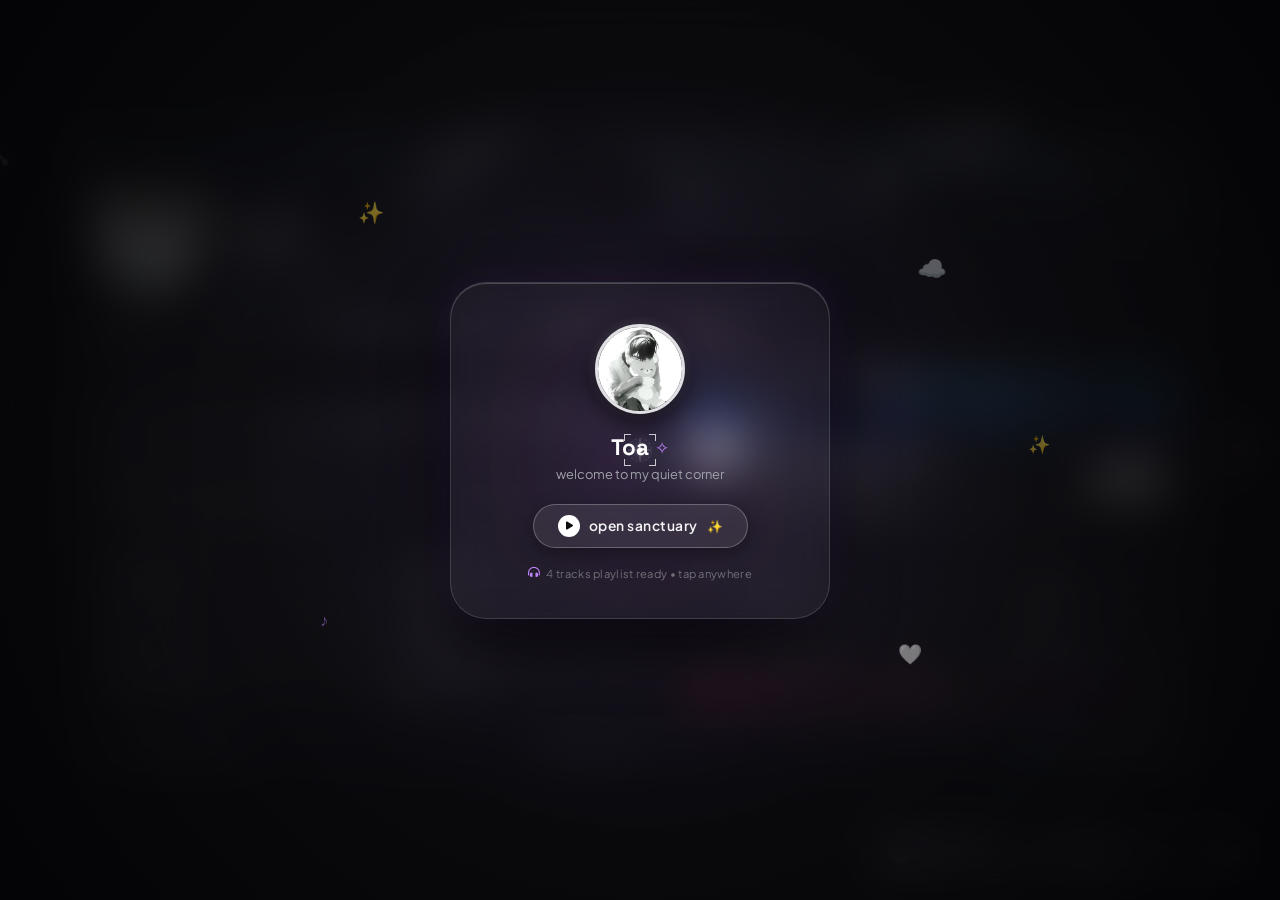
==== index.html @ 6a1a71e3 "White-label bio template: mọi thông tin gom về config.js + setup.mjs tự đồng bộ - Thêm block CONFIG." ====
<!DOCTYPE html>
<html lang="vi">
<head>
    <meta charset="UTF-8">
    <meta name="viewport" content="width=device-width, initial-scale=1.0">
    <!-- ==================== SETUP:BEGIN (setup.mjs tự ghi lại) ====================
         Vùng này được SINH LẠI từ config.js mỗi lần chạy: node setup.mjs
         Các thẻ chia sẻ phải viết tĩnh vì bot Facebook/Messenger/Discord
         không chạy JavaScript. KHÔNG sửa tay: lần chạy sau sẽ bị ghi đè.
    -->
    <title>@Luong Kun</title>
    <meta name="description" content="Trang bio cá nhân: Discord presence thời gian thực, máy chủ đang tham gia, nhạc nền và khung ủng hộ.">

    <link rel="canonical" href="https://luongkun.pages.dev/">
    <meta property="og:type" content="website">
    <meta property="og:site_name" content="luongkun">
    <meta property="og:locale" content="vi_VN">
    <meta property="og:url" content="https://luongkun.pages.dev/">
    <meta property="og:title" content="Nguyễn Lương — @Luong Kun">
    <meta property="og:description" content="Trang bio cá nhân: Discord presence thời gian thực, máy chủ đang tham gia, nhạc nền và khung ủng hộ.">
    <meta property="og:image" content="https://luongkun.pages.dev/og-image.jpg">
    <meta property="og:image:width" content="1200">
    <meta property="og:image:height" content="630">
    <meta property="og:image:alt" content="Thẻ giới thiệu Nguyễn Lương">
    <meta name="twitter:card" content="summary_large_image">
    <meta name="twitter:title" content="Nguyễn Lương — @Luong Kun">
    <meta name="twitter:description" content="Trang bio cá nhân: Discord presence thời gian thực, máy chủ đang tham gia, nhạc nền và khung ủng hộ.">
    <meta name="twitter:image" content="https://luongkun.pages.dev/og-image.jpg">
    <!-- ==================== SETUP:END ==================== -->
    <meta name="theme-color" content="#0a0a0a">

    <!-- Mở sẵn kết nối tới những máy chủ dùng NGAY khi tải trang: bớt được một vòng
         bắt tay DNS/TLS cho mỗi nơi (rõ rệt nhất trên mạng di động). Chỉ khai báo cho
         nơi thật sự cần sớm — khai tràn lan lại làm loãng kết nối. -->
    <link rel="preconnect" href="https://cdnjs.cloudflare.com">      <!-- CSS FontAwesome: đang chặn vẽ trang -->
    <link rel="preconnect" href="https://cdn.discordapp.com">        <!-- avatar Discord: hiện ngay ở màn chào -->
    <link rel="preconnect" href="https://api.lanyard.rest">          <!-- trạng thái realtime (WebSocket + REST) -->
    <link rel="dns-prefetch" href="https://discord.com">             <!-- chỉ dùng để đếm thành viên server -->

    <!-- Ảnh nền của card xuất hiện ngay khi mở trang: nạp sớm, không đợi tới lúc CSS
         được phân tích xong mới bắt đầu tải. (Đường dẫn này cũng do setup.mjs ghi
         theo CONFIG.profile.banner.) -->
    <link rel="preload" as="image" href="banner_executive.webp" fetchpriority="high" data-setup-banner-preload>

    <!-- Google Fonts -->
    <link rel="preconnect" href="https://fonts.googleapis.com">
    <link rel="preconnect" href="https://fonts.gstatic.com" crossorigin>
    <link href="https://fonts.googleapis.com/css2?family=JetBrains+Mono:wght@400;500;700&family=Plus+Jakarta+Sans:wght@300;400;500;600;700;800&family=Space+Grotesk:wght@400;500;600;700&display=swap" rel="stylesheet">

    <!-- FontAwesome 6 Pro/Free Icons -->
    <link rel="stylesheet" href="https://cdnjs.cloudflare.com/ajax/libs/font-awesome/6.5.1/css/all.min.css">

    <meta http-equiv="Cache-Control" content="no-cache, no-store, must-revalidate">
    <meta http-equiv="Pragma" content="no-cache">
    <meta http-equiv="Expires" content="0">

    <!-- Rounded Avatar Favicons -->
    <link rel="icon" type="image/png" sizes="32x32" href="favicon-32x32.png?v=8">
    <link rel="icon" type="image/png" sizes="16x16" href="favicon-16x16.png?v=8">
    <link rel="apple-touch-icon" sizes="180x180" href="apple-touch-icon.png?v=8">
    <link rel="shortcut icon" href="favicon.ico?v=8">
    <link rel="manifest" href="manifest.json">

    <!-- Stylesheet with Cache Buster -->
    <link rel="stylesheet" href="style.css?v=12.0">
</head>
<body>
    <!-- Background Canvas for Particles -->
    <canvas id="bg-canvas"></canvas>

    <!-- Ambient Dynamic Mouse Spotlight -->
    <div id="mouse-spotlight"></div>

    <!-- Luxury Cyber Reticle & Precision Cursor System -->
    <div id="cursor-dot" class="cursor-dot"></div>
    <div id="cyber-cursor" class="cyber-cursor">
        <div class="cursor-ring-halo"></div>
        <div class="cursor-crosshair"></div>
        <div class="cursor-brackets">
            <span class="corner c-tl"></span>
            <span class="corner c-tr"></span>
            <span class="corner c-br"></span>
            <span class="corner c-bl"></span>
        </div>
        <div class="cursor-diamond"></div>
    </div>

    <!-- Cute & Aesthetic Welcome Screen (Soft, Cozy & Charming) -->
    <div id="enter-overlay" class="enter-overlay">
        <!-- Floating cute decor elements -->
        <div class="cute-floating-decor">
            <span class="decor-sparkle d-1">✨</span>
            <span class="decor-sparkle d-2">☁️</span>
            <span class="decor-sparkle d-3">♪</span>
            <span class="decor-sparkle d-4">🤍</span>
            <span class="decor-sparkle d-5">✨</span>
        </div>

        <div class="cute-enter-card">
            <!-- Cute Avatar with soft halo & floating greeting.
                 Giá trị dưới đây chỉ là DỰ PHÒNG: setup.mjs ghi lại từ config.js
                 (profile.avatar), còn script.js sẽ đổi theo Discord realtime. -->
            <div class="cute-avatar-wrap">
                <div class="cute-avatar-halo"></div>
                <img data-setup-welcome-avatar src="https://cdn.discordapp.com/avatars/1222143238056574990/cd20117cf2a6a045b8dd4b62cc048320.png?size=256" alt="Ảnh đại diện" class="cute-avatar-img">
            </div>

            <!-- Profile Info: Soft & Sweet -->
            <div class="cute-identity">
                <div class="cute-name-box">
                    <!-- Tên dự phòng hiện ngay khi trang vừa vẽ. setup.mjs ghi lại
                         từ config.js -> profile.name, script.js đổi theo Discord. -->
                    <span class="cute-name" data-setup-welcome-name>Toa</span>
                    <span class="cute-sparkle-icon">✧</span>
                </div>
                <p class="cute-subtext" data-setup-welcome-text>welcome to my quiet corner</p>
            </div>

            <!-- Soft Glowing Pill Action (NO 'click to enter' text!) -->
            <div class="cute-pill-btn">
                <span class="cute-pill-icon"><i class="fa-solid fa-play"></i></span>
                <span class="cute-pill-label" data-setup-enter-label>open sanctuary</span>
                <span class="cute-pill-star">✨</span>
            </div>

            <!-- Gentle audio & interaction note -->
            <div class="cute-audio-hint">
                <i class="fa-solid fa-headphones-simple"></i>
                <span>1 track playlist ready • tap anywhere</span>
            </div>
        </div>
    </div>

    <!-- Audio Element — preload="none": KHÔNG tải bài nhạc 1.1MB khi mới vào trang.
         Nhạc chỉ bắt đầu tải đúng lúc khách bấm vào màn chào (lúc đó mới gọi play()). -->
    <audio id="bg-audio" preload="none"></audio>

    <!-- Floating Audio Control Widget -->
    <div class="audio-widget" id="audio-widget" title="Điều khiển nhạc nền">
        <div class="audio-disc" id="audio-disc">
            <i class="fa-solid fa-compact-disc"></i>
        </div>
        <div class="audio-info">
            <!-- Bài đầu trong playlist — setup.mjs ghi lại từ config.js -> music.playlist[0] -->
            <div class="audio-track" id="audio-track-title" data-setup-track-title>Mưa Đợi Chờ</div>
            <div class="audio-artist" id="audio-artist-name" data-setup-track-artist>Nguyễn Lương</div>
        </div>
        <div class="audio-controls">
            <button id="audio-prev-btn" class="ctrl-btn" aria-label="Bài trước" title="Bài trước (Previous)">
                <i class="fa-solid fa-backward-step"></i>
            </button>
            <button id="audio-play-btn" class="ctrl-btn play-btn-main" aria-label="Phát / Tạm dừng" title="Phát / Tạm dừng">
                <i class="fa-solid fa-play" id="play-icon"></i>
            </button>
            <button id="audio-next-btn" class="ctrl-btn" aria-label="Bài tiếp theo" title="Bài tiếp theo (Next)">
                <i class="fa-solid fa-forward-step"></i>
            </button>
            <div class="equalizer" id="equalizer">
                <span class="bar bar-1"></span>
                <span class="bar bar-2"></span>
                <span class="bar bar-3"></span>
                <span class="bar bar-4"></span>
            </div>
            <div class="volume-slider-wrap">
                <input type="range" id="volume-slider" min="0" max="1" step="0.05" value="1" aria-label="Volume">
            </div>
        </div>
    </div>

    <!-- Main Viewport (Centered, 100vh fit, no scroll) -->
    <main class="main-viewport">
        <div class="card-tilt-container" id="tilt-container">
            <article class="bio-card" id="bio-card">
                <!-- Card Dynamic Glare Reflection -->
                <div class="card-glare" id="card-glare"></div>

                <!-- Top Profile Banner -->
                <div class="card-banner" id="card-banner">
                    <div class="banner-gradient"></div>
                    <div class="banner-badge-top">
                        <span class="live-dot-ping"></span>
                        <span id="header-status-text">DISCORD LIVE</span>
                    </div>
                </div>

                <!-- Top Profile Bar (Full width, perfectly visible, never clipped) -->
                <section class="card-profile-bar">
                    <div class="profile-main-info">
                        <div class="avatar-wrapper" id="avatar-wrapper">
                            <img src="https://cdn.discordapp.com/avatars/1222143238056574990/cd20117cf2a6a045b8dd4b62cc048320.png?size=256" alt="Ảnh đại diện" id="profile-avatar" class="profile-avatar">
                            <img src="avatar_decoration.webp" alt="" class="avatar-decoration" id="profile-avatar-decoration" aria-hidden="true">
                            <div class="status-indicator" id="status-indicator" title="Discord Status">
                                <span class="status-dot"></span>
                            </div>
                        </div>

                        <div class="user-meta">
                            <div class="name-row">
                                <!-- Tên dự phòng: setup.mjs ghi lại từ config.js -> profile.name,
                                     script.js đổi theo tên hiển thị Discord. -->
                                <h1 class="user-display-name" id="user-display-name" data-setup-name>Toa</h1>
                                <span class="verified-badge" title="Verified Visionary">
                                    <i class="fa-solid fa-circle-check"></i>
                                </span>
                            </div>
                            <div class="handle-row">
                                <span class="user-handle" id="user-handle" data-setup-handle>@chilanoidau</span>
                                <button class="copy-tag-btn" id="copy-tag-btn" title="Sao chép Discord ID/Tag">
                                    <i class="fa-regular fa-copy"></i>
                                    <span class="tooltip">Copy Discord</span>
                                </button>
                                <button class="copy-tag-btn" id="copy-link-btn" title="Sao chép liên kết trang">
                                    <i class="fa-solid fa-link"></i>
                                    <span class="tooltip">Copy Link</span>
                                </button>
                                <span class="meta-dot-sep">•</span>
                                <p class="user-tagline" id="user-tagline" data-setup-tagline>Gamer • Music Lover • Coffee Addict</p>
                            </div>
                            <div class="location-row">
                                <i class="fa-solid fa-location-dot"></i>
                                <span id="user-location" data-setup-location>Ninh Bình, Việt Nam</span>
                            </div>
                        </div>
                    </div>

                    <!-- Badges Bar in Header -->
                    <div class="badges-container" id="badges-container" aria-label="Huy hiệu đặc quyền">
                        <!-- Dynamic badges populated from config -->
                    </div>
                </section>

                <!-- Bento Body (Two columns centered side-by-side) -->
                <div class="card-bento-body">
                    <!-- LEFT COLUMN: Realtime Presence, Quote & Bio -->
                    <div class="bento-col bento-col-left">
                        <!-- Time-based Greeting -->
                        <div class="quote-box">
                            <i class="fa-solid fa-hand-sparkles quote-icon"></i>
                            <span class="quote-text" id="greeting-text"></span>
                            <span class="typewriter-cursor" id="greeting-cursor">|</span>
                        </div>

                        <!-- Bio Description: setup.mjs ghi lại từ config.js -> profile.bio -->
                        <p class="user-bio" id="user-bio" data-setup-bio>Just a normal guy who enjoys the simple things in life. Passionate about gaming, good music, and a perfect cup of coffee. Love traveling to new places, capturing moments, and binge-watching movies. Welcome to my little corner of the internet.</p>

                        <!-- Discord Live Presence Widget -->
                        <section class="presence-section" id="presence-section">
                            <div class="section-title">
                                <i class="fa-brands fa-discord"></i>
                                <span>DISCORD REALTIME PRESENCE</span>
                                <div class="lanyard-ping" id="lanyard-ping" title="WebSocket Connected">
                                    <span class="ping-wave"></span>
                                    <span class="ping-core"></span>
                                </div>
                            </div>

                            <!-- Custom Status Message -->
                            <div class="custom-status-card" id="custom-status-card">
                                <div class="status-emoji" id="custom-status-emoji">💬</div>
                                <div class="status-content">
                                    <div class="status-label">CURRENT STATUS</div>
                                    <div class="status-message" id="custom-status-text">Đang kết nối Discord Lanyard...</div>
                                </div>
                            </div>

                            <!-- Live Spotify Activity -->
                            <div class="activity-card spotify-card" id="spotify-card" style="display: none;">
                                <div class="spotify-art-wrap">
                                    <img src="" alt="Spotify Album Art" id="spotify-album-art" class="spotify-art">
                                    <div class="spotify-vinyl-center"></div>
                                </div>
                                <div class="spotify-details">
                                    <div class="activity-badge spotify-badge">
                                        <i class="fa-brands fa-spotify"></i> LISTENING TO SPOTIFY
                                    </div>
                                    <div class="track-title" id="spotify-track">Track Name</div>
                                    <div class="track-artist" id="spotify-artist">Artist Name</div>
                                    <!-- Live Progress Bar -->
                                    <div class="spotify-progress-box">
                                        <span class="time-stamp" id="spotify-time-current">0:00</span>
                                        <div class="progress-track">
                                            <div class="progress-fill" id="spotify-progress-fill"></div>
                                        </div>
                                        <span class="time-stamp" id="spotify-time-total">3:45</span>
                                    </div>
                                </div>
                            </div>

                            <!-- Live Game / VS Code Activity -->
                            <div class="activity-card game-card" id="game-card" style="display: none;">
                                <div class="game-art-wrap">
                                    <img src="" alt="Activity Image" id="game-art" class="game-art">
                                </div>
                                <div class="game-details">
                                    <div class="activity-badge game-badge" id="game-badge">
                                        <i class="fa-solid fa-gamepad"></i> CURRENT ACTIVITY
                                    </div>
                                    <div class="game-name" id="game-name">Visual Studio Code</div>
                                    <div class="game-state" id="game-state">Editing index.html</div>
                                    <div class="game-details-text" id="game-details-text">Workspace: RyzenBio</div>
                                </div>
                            </div>
                        </section>

                        <!-- Core Engineering Arsenal (Symmetrical 6-Pill Grid) -->
                        <section class="arsenal-section" id="arsenal-section">
                            <div class="section-title">
                                <i class="fa-solid fa-code"></i>
                                <span>MY VIBES & HOBBIES</span>
                            </div>
                            <div class="arsenal-grid" id="arsenal-grid">
                                <div class="arsenal-pill" data-setup-arsenal>
                                    <div class="arsenal-icon-wrap">
                                        <i class="fa-solid fa-gamepad"></i>
                                    </div>
                                    <div class="arsenal-info">
                                        <span class="arsenal-name">Gaming</span>
                                        <span class="arsenal-sub">PC • Mobile • Co-op</span>
                                    </div>
                                </div>
                                <div class="arsenal-pill" data-setup-arsenal>
                                    <div class="arsenal-icon-wrap">
                                        <i class="fa-solid fa-headphones"></i>
                                    </div>
                                    <div class="arsenal-info">
                                        <span class="arsenal-name">Nghe nhạc</span>
                                        <span class="arsenal-sub">Lofi • Chill • V-Pop</span>
                                    </div>
                                </div>
                                <div class="arsenal-pill" data-setup-arsenal>
                                    <div class="arsenal-icon-wrap">
                                        <i class="fa-solid fa-mug-hot"></i>
                                    </div>
                                    <div class="arsenal-info">
                                        <span class="arsenal-name">Cà phê</span>
                                        <span class="arsenal-sub">Sáng • Sữa đá • Góc chill</span>
                                    </div>
                                </div>
                                <div class="arsenal-pill" data-setup-arsenal>
                                    <div class="arsenal-icon-wrap">
                                        <i class="fa-solid fa-plane"></i>
                                    </div>
                                    <div class="arsenal-info">
                                        <span class="arsenal-name">Du lịch</span>
                                        <span class="arsenal-sub">Biển • Núi • Khám phá</span>
                                    </div>
                                </div>
                                <div class="arsenal-pill" data-setup-arsenal>
                                    <div class="arsenal-icon-wrap">
                                        <i class="fa-solid fa-camera"></i>
                                    </div>
                                    <div class="arsenal-info">
                                        <span class="arsenal-name">Chụp ảnh</span>
                                        <span class="arsenal-sub">Khoảnh khắc • Đời thường</span>
                                    </div>
                                </div>
                                <div class="arsenal-pill" data-setup-arsenal>
                                    <div class="arsenal-icon-wrap">
                                        <i class="fa-solid fa-film"></i>
                                    </div>
                                    <div class="arsenal-info">
                                        <span class="arsenal-name">Xem phim</span>
                                        <span class="arsenal-sub">Anime • Phim lẻ • Series</span>
                                    </div>
                                </div>
</div>
                        </section>
                    </div>

                    <!-- RIGHT COLUMN: 2 Discord Servers & Direct Connections -->
                    <div class="bento-col bento-col-right">
                        <!-- Featured Discord Servers -->
                        <section class="servers-section">
                            <div class="section-title">
                                <i class="fa-solid fa-server"></i>
                                <span>AFFILIATED DISCORD SERVERS</span>
                            </div>

                            <div class="servers-grid" id="servers-grid">
                                <!-- Server cards dynamically rendered from config.js -->
                            </div>
                        </section>

                        <!-- Social Links Pills -->
                        <section class="socials-section">
                            <div class="section-title">
                                <i class="fa-solid fa-link"></i>
                                <span>DIRECT CONNECTIONS</span>
                            </div>
                            <div class="socials-list" id="socials-list">
                                <!-- Social buttons rendered from config.js -->
                            </div>
                        </section>
                    </div>
                </div>

                <!-- Setlove Slide Panel (trượt từ phải sang) -->
                <div class="setlove-panel" id="setlove-panel" aria-hidden="true">
                    <!-- Nền mesh gradient động: 3 khối sáng mờ trôi lệch pha nhau -->
                    <div class="love-mesh" aria-hidden="true">
                        <span class="mesh-blob mb-1"></span>
                        <span class="mesh-blob mb-2"></span>
                        <span class="mesh-blob mb-3"></span>
                    </div>

                    <!-- Canvas trái tim bay (nền động) -->
                    <canvas class="love-canvas" id="love-canvas" aria-hidden="true"></canvas>

                    <!-- Lớp hạt nhiễu (grain) + vignette tối 4 góc -->
                    <div class="love-grain" aria-hidden="true"></div>
                    <div class="love-vignette" aria-hidden="true"></div>
                    <div class="setlove-inner">
                        <div class="setlove-decor" aria-hidden="true">
                            <span>💗</span><span>🌸</span><span>✨</span><span>💗</span><span>🌸</span>
                        </div>

                        <div class="setlove-names">
                            <!-- Sợi chỉ đỏ nối hai người (vẽ dần khi mở panel) -->
                            <div class="love-thread" aria-hidden="true"></div>

                            <div class="setlove-person setlove-person-a">
                                <div class="setlove-avatar-wrap">
                                    <span class="avatar-ring" aria-hidden="true"></span>
                                    <span class="setlove-avatar-fallback" id="setlove-my-fallback" data-setup-love-fallback>L</span>
                                    <img class="setlove-avatar" id="setlove-my-avatar" alt="Avatar của Lương" hidden>
                                    <img class="setlove-avatar-decoration" id="setlove-my-deco" alt="" aria-hidden="true" hidden>
                                </div>
                                <span class="setlove-name" id="setlove-my-name" data-setup-love-name-1>Lương</span>
                            </div>

                            <span class="setlove-heart-wrap">
                                <i class="fa-solid fa-heart setlove-heart" id="setlove-heart"></i>
                            </span>

                            <div class="setlove-person setlove-person-b">
                                <div class="setlove-avatar-wrap">
                                    <span class="avatar-ring" aria-hidden="true"></span>
                                    <span class="setlove-avatar-fallback" id="setlove-partner-fallback" data-setup-love-fallback-2>T</span>
                                    <img class="setlove-avatar" id="setlove-partner-avatar" alt="Avatar của Tuyết Anh" hidden>
                                    <img class="setlove-avatar-decoration" id="setlove-partner-deco" alt="" aria-hidden="true" hidden>
                                </div>
                                <span class="setlove-name" id="setlove-partner-name" data-setup-love-name-2>Tuyết Anh</span>
                            </div>
                        </div>

                        <div class="setlove-caption">
                            💖 Bắt đầu yêu từ <span id="setlove-start-date">27/05/2026</span> 💖
                        </div>

                        <div class="setlove-counter" id="setlove-counter">
                            <div class="love-cell">
                                <div class="love-num" id="love-days">0</div>
                                <div class="love-label">ngày</div>
                            </div>
                            <div class="love-cell">
                                <div class="love-num" id="love-hours">0</div>
                                <div class="love-label">giờ</div>
                            </div>
                            <div class="love-cell">
                                <div class="love-num" id="love-mins">0</div>
                                <div class="love-label">phút</div>
                            </div>
                            <div class="love-cell">
                                <div class="love-num" id="love-secs">0</div>
                                <div class="love-label">giây</div>
                            </div>
                        </div>

                        <!-- Cột mốc kỷ niệm: TỰ TÍNH từ ngày bắt đầu yêu (mốc tròn
                             trăm ngày + kỷ niệm theo tháng) — không phải cập nhật tay.
                             Chưa có startDate thì script.js để nguyên `hidden`. -->
                        <div class="setlove-milestone" id="setlove-milestone" hidden>
                            <div class="milestone-line">
                                <i class="fa-solid fa-cake-candles milestone-icon" aria-hidden="true"></i>
                                <span id="milestone-text">Đang tính…</span>
                            </div>
                            <div class="milestone-track" aria-hidden="true">
                                <div class="milestone-fill" id="milestone-fill"></div>
                            </div>
                        </div>

                        <div class="setlove-quote" id="setlove-quote" title="Bấm để đổi câu khác 💕" data-setup-love-quote>"Yêu nhau yêu hẳn đi — đừng nửa vời nửa vời 💕"</div>

                        <!-- Dải ảnh kỷ niệm: chỉ hiện khi config.js -> setlove.photos có
                             ảnh. Ảnh chỉ được tải khi panel mở lần đầu, nên trang vẫn nhẹ. -->
                        <div class="setlove-photos" id="setlove-photos" hidden>
                            <div class="photos-track" id="setlove-photos-track"></div>
                        </div>
                    </div>
                </div>

                <!-- Slide Arrow (giữa bên phải màn hình) -->
                <button class="love-arrow" id="love-arrow" aria-label="Xem phần Setlove" title="Setlove 💕">
                    <i class="fa-solid fa-heart"></i>
                </button>

                <!-- Card Footer with Precision Glass Capsules & Brand Insignia -->
                <footer class="card-footer">
                    <div class="footer-left footer-capsule">
                        <i class="fa-regular fa-clock footer-icon"></i>
                        <span id="local-time">00:00:00 (GMT+7)</span>
                    </div>
                    <div class="footer-center">
                        <div class="brand-insignia">
                            <span class="insignia-crest">✦</span>
                            <!-- Footer brand: setup.mjs ghi lại từ config.js -> site.footerBrand / footerSuffix -->
                            <span class="mono-logo" data-setup-footer-brand>NGUYỄN LƯƠNG</span>
                            <span class="insignia-sep">•</span>
                            <span class="insignia-sub" data-setup-footer-suffix>PROFILE</span>
                        </div>
                    </div>
                    <div class="footer-right-group">
                        <!-- Lượt xem + nút thích: số liệu THẬT lấy từ /api/stats
                             (Cloudflare Pages Function + KV). Nếu chưa gắn KV hoặc API
                             lỗi thì script.js để nguyên thuộc tính `hidden` này —
                             khách không thấy gì lạ, trang vẫn chạy y như cũ. -->
                        <div class="footer-capsule stats-capsule" id="site-stats" hidden>
                            <i class="fa-regular fa-eye footer-icon"></i>
                            <span id="stat-views">0</span>
                            <button class="stats-like" id="stats-like" type="button"
                                    aria-label="Thích trang này" title="Thích trang này" aria-pressed="false">
                                <i class="fa-regular fa-heart" id="stats-like-icon"></i>
                                <span id="stat-likes">0</span>
                            </button>
                        </div>
                        <div class="footer-right footer-capsule">
                            <span class="telemetry-live-dot"></span>
                            <i class="fa-solid fa-signal telemetry-icon"></i>
                            <span id="ping-indicator">24ms • 100% ONLINE</span>
                        </div>
                    </div>
                </footer>
            </article>
        </div>
    </main>

    <!-- Toast Notification Container -->
    <div id="toast-container" class="toast-container"></div>

    <!-- Xem ảnh kỷ niệm lớn (chỉ dùng khi dải ảnh bật). Thẳng con của <body> để
         `position: fixed` neo đúng màn hình, giống hộp thoại Donate. -->
    <div class="photo-lightbox" id="photo-lightbox" aria-hidden="true" role="dialog" aria-modal="true" aria-label="Ảnh kỷ niệm">
        <div class="photo-lightbox-backdrop" id="photo-lightbox-backdrop"></div>
        <figure class="photo-lightbox-card">
            <button class="photo-lightbox-close" id="photo-lightbox-close" aria-label="Đóng" title="Đóng (ESC)">
                <i class="fa-solid fa-xmark"></i>
            </button>
            <img id="photo-lightbox-img" alt="">
            <figcaption id="photo-lightbox-caption"></figcaption>
        </figure>
    </div>

    <!-- Donate QR Modal (thẳng con của <body> để `position: fixed` neo đúng màn hình) -->
    <div class="donate-modal" id="donate-modal" aria-hidden="true" role="dialog" aria-modal="true" aria-label="Ủng hộ tác giả">
        <div class="donate-backdrop" id="donate-backdrop"></div>
        <div class="donate-card">
            <button class="donate-close" id="donate-close" aria-label="Đóng" title="Đóng (ESC)">
                <i class="fa-solid fa-xmark"></i>
            </button>

            <div class="donate-head">
                <i class="fa-solid fa-qrcode"></i>
                <span>ỦNG HỘ • DONATE</span>
            </div>

            <div class="donate-qr-wrap">
                <img class="donate-qr" id="donate-qr" alt="Mã QR chuyển khoản" hidden>
                <div class="donate-qr-empty" id="donate-qr-empty">
                    <i class="fa-solid fa-image"></i>
                    <span>Chưa có ảnh QR</span>
                    <small>Đặt ảnh vào repo và ghi tên file vào <code>config.js</code> → <code>donate.qrImage</code></small>
                </div>
            </div>

            <div class="donate-info" id="donate-info" hidden></div>

            <p class="donate-thanks">Cảm ơn bạn đã ủng hộ 💗</p>
        </div>
    </div>

    <!-- Scripts with Cache Buster -->
    <script src="config.js?v=12.0"></script>
    <script src="script.js?v=12.0"></script>
</body>
</html>
---- style.css ----
/* ====================================================================
   LUONGKUN BIO - LUXURY MONOCHROME STYLESHEET (zyo.lol style)
   Grand Centered Bento Viewport - Bold & Ultra Legible
   ==================================================================== */

:root {
    --bg-black: #050505;
    --bg-darker: #09090b;
    --bg-card: rgba(14, 14, 17, 0.86);
    --bg-card-hover: rgba(20, 20, 25, 0.94);
    --bg-subtle: rgba(255, 255, 255, 0.035);
    --bg-subtle-hover: rgba(255, 255, 255, 0.08);

    --border-dim: rgba(255, 255, 255, 0.08);
    --border-mid: rgba(255, 255, 255, 0.18);
    --border-glow: rgba(255, 255, 255, 0.4);

    --text-white: #ffffff;
    --text-primary: #f4f4f5;
    --text-secondary: #a1a1aa;
    --text-muted: #71717a;
    --text-dim: #52525b;

    --status-online: #22c55e;
    --status-idle: #eab308;
    --status-dnd: #ef4444;
    --status-offline: #71717a;

    --font-main: 'Plus Jakarta Sans', -apple-system, BlinkMacSystemFont, sans-serif;
    --font-heading: 'Space Grotesk', sans-serif;
    --font-mono: 'JetBrains Mono', monospace;

    --card-radius: 24px;
    --inner-radius: 14px;
    --pill-radius: 9999px;
    
    --transition-smooth: all 0.28s cubic-bezier(0.16, 1, 0.3, 1);
    --transition-bounce: all 0.4s cubic-bezier(0.34, 1.56, 0.64, 1);
}

/* Base Reset */
*, *::before, *::after {
    margin: 0;
    padding: 0;
    box-sizing: border-box;
    -webkit-font-smoothing: antialiased;
    -moz-osx-font-smoothing: grayscale;
}

html, body {
    width: 100vw;
    height: 100vh;
    overflow: hidden; /* Căn giữa không cần cuộn trang */
    font-size: 15px;
}

body {
    background-color: var(--bg-black);
    color: var(--text-primary);
    font-family: var(--font-main);
    display: flex;
    justify-content: center;
    align-items: center;
    position: relative;
    cursor: default;
    user-select: none;
}

/* Background Particle Canvas */
#bg-canvas {
    position: fixed;
    top: 0;
    left: 0;
    width: 100vw;
    height: 100vh;
    z-index: 0;
    pointer-events: none;
    opacity: 0.9;
}

/* Hide default OS cursor seamlessly on precision pointer devices */
@media (hover: hover) and (pointer: fine) {
    html, body, a, button, input, select, textarea, [role="button"] {
        cursor: none !important;
    }
}

/* Ambient Mouse Spotlight */
/* Gradient được vẽ MỘT lần ở giữa lớp, rồi cả lớp DỊCH bằng transform.
   Trước đây đổi --mouse-x/--mouse-y khiến trình duyệt phải VẼ LẠI gradient phủ
   toàn màn hình ở mỗi lần rê chuột (kèm việc mọi lớp backdrop-filter phía trên
   phải làm mờ lại). Nay chỉ còn thao tác compositor — hình ảnh y hệt.
   Lớp rộng hơn màn hình 1000px (500px mỗi bên): gradient mờ hụt hẳn ở 65% của
   750px = 487.5px, nên dịch tới mép màn hình vẫn không hở cạnh. */
#mouse-spotlight {
    position: fixed;
    top: 50%;
    left: 50%;
    width: calc(100vw + 1000px);
    height: calc(100vh + 1000px);
    transform: translate3d(-50%, -50%, 0);
    pointer-events: none;
    z-index: 1;
    background: radial-gradient(750px circle at 50% 50%, rgba(255, 255, 255, 0.045), transparent 65%);
    will-change: transform;
}

/* ====================================================================
   LUXURY CYBER RETICLE & DUAL-TIER CURSOR SYSTEM
   ==================================================================== */

/* 1. Precision Laser Center Dot (0ms Zero-Latency Instant Direct Pin) */
.cursor-dot {
    position: fixed;
    top: 0;
    left: 0;
    width: 5px;
    height: 5px;
    background: #ffffff;
    border-radius: 50%;
    pointer-events: none;
    z-index: 100001;
    box-shadow: 0 0 10px #ffffff, 0 0 20px rgba(255, 255, 255, 0.85);
    transform: translate(-50%, -50%);
    will-change: transform, opacity;
    opacity: 1;
    transition: width 0.22s cubic-bezier(0.16, 1, 0.3, 1),
                height 0.22s cubic-bezier(0.16, 1, 0.3, 1),
                opacity 0.25s ease;
}

/* 2. Cyber Reticle Follower (Sleek Aero HUD & Spring Physics) */
.cyber-cursor {
    position: fixed;
    top: 0;
    left: 0;
    width: 32px;
    height: 32px;
    pointer-events: none;
    z-index: 100000;
    will-change: transform, width, height, opacity;
    opacity: 1;
    transform-origin: center center;
    transition: width 0.32s cubic-bezier(0.16, 1, 0.3, 1), 
                height 0.32s cubic-bezier(0.16, 1, 0.3, 1),
                opacity 0.25s ease;
}

/* Inner Halo Ring */
.cursor-ring-halo {
    position: absolute;
    inset: 4px;
    border-radius: 50%;
    border: 1px dashed rgba(255, 255, 255, 0.2);
    opacity: 0.6;
    transition: all 0.3s cubic-bezier(0.16, 1, 0.3, 1);
    animation: haloBreathe 4s infinite ease-in-out;
}

@keyframes haloBreathe {
    0%, 100% { transform: rotate(0deg) scale(1); opacity: 0.45; }
    50% { transform: rotate(180deg) scale(1.06); opacity: 0.75; }
}

/* Micro Diamond Center Core inside Reticle */
.cursor-diamond {
    position: absolute;
    top: 50%;
    left: 50%;
    width: 4px;
    height: 4px;
    background: rgba(255, 255, 255, 0.75);
    transform: translate(-50%, -50%) rotate(45deg);
    transition: transform 0.28s cubic-bezier(0.16, 1, 0.3, 1), 
                background 0.2s ease, 
                opacity 0.2s ease;
}

/* Precision Crosshair Lines */
.cursor-crosshair {
    position: absolute;
    inset: 0;
    pointer-events: none;
}
.cursor-crosshair::before,
.cursor-crosshair::after {
    content: '';
    position: absolute;
    background: rgba(255, 255, 255, 0.25);
    transition: background 0.25s ease;
}
.cursor-crosshair::before {
    top: 50%;
    left: 5px;
    right: 5px;
    height: 1px;
    transform: translateY(-50%);
}
.cursor-crosshair::after {
    left: 50%;
    top: 5px;
    bottom: 5px;
    width: 1px;
    transform: translateX(-50%);
}

/* 4 Razor-Sharp Corner Brackets ⌜ ⌝ ⌞ ⌟ */
.cursor-brackets {
    position: absolute;
    inset: 0;
}
.cursor-brackets .corner {
    position: absolute;
    width: 7px;
    height: 7px;
    border-color: rgba(255, 255, 255, 0.75);
    border-style: solid;
    transition: all 0.3s cubic-bezier(0.16, 1, 0.3, 1);
}
.cursor-brackets .c-tl { top: 0; left: 0; border-width: 1.5px 0 0 1.5px; }
.cursor-brackets .c-tr { top: 0; right: 0; border-width: 1.5px 1.5px 0 0; }
.cursor-brackets .c-br { bottom: 0; right: 0; border-width: 0 1.5px 1.5px 0; }
.cursor-brackets .c-bl { bottom: 0; left: 0; border-width: 0 0 1.5px 1.5px; }

/* Interactive Hover State (Target Lock & Luxury Glow) */
body.cursor-hover .cursor-dot {
    width: 7px;
    height: 7px;
    background: #ffffff;
    box-shadow: 0 0 14px #ffffff, 0 0 28px rgba(255, 255, 255, 1);
}
body.cursor-hover .cyber-cursor {
    width: 52px;
    height: 52px;
}
body.cursor-hover .cursor-ring-halo {
    inset: 2px;
    border: 1px solid rgba(255, 255, 255, 0.45);
    box-shadow: 0 0 15px rgba(255, 255, 255, 0.25), inset 0 0 12px rgba(255, 255, 255, 0.08);
    opacity: 1;
}
body.cursor-hover .cursor-brackets .corner {
    border-color: #ffffff;
    box-shadow: 0 0 10px rgba(255, 255, 255, 0.95);
    width: 11px;
    height: 11px;
}
body.cursor-hover .cursor-diamond {
    transform: translate(-50%, -50%) rotate(225deg) scale(1.5);
    background: #ffffff;
    box-shadow: 0 0 12px #ffffff;
}
body.cursor-hover .cursor-crosshair::before,
body.cursor-hover .cursor-crosshair::after {
    background: rgba(255, 255, 255, 0.5);
}

/* Tactile Click/Press State */
body.cursor-clicking .cursor-dot {
    transform: translate(-50%, -50%) scale(0.65);
    box-shadow: 0 0 16px #ffffff;
}
body.cursor-clicking .cyber-cursor {
    width: 24px !important;
    height: 24px !important;
    transition: width 0.08s ease, height 0.08s ease;
}
body.cursor-clicking .cursor-brackets .corner {
    width: 5px;
    height: 5px;
    border-color: #ffffff;
    box-shadow: 0 0 14px #ffffff;
}

/* When cursor leaves window */
body.cursor-hidden .cursor-dot,
body.cursor-hidden .cyber-cursor {
    opacity: 0;
    pointer-events: none;
}

/* Click Shockwave Ripple */
.cursor-ripple {
    position: fixed;
    top: 0;
    left: 0;
    width: 12px;
    height: 12px;
    border: 1.5px solid rgba(255, 255, 255, 0.9);
    border-radius: 50%;
    pointer-events: none;
    z-index: 99999;
    transform: translate(-50%, -50%) scale(1);
    box-shadow: 0 0 16px rgba(255, 255, 255, 0.85), inset 0 0 8px rgba(255, 255, 255, 0.4);
    animation: cursorRippleExpand 0.45s cubic-bezier(0.12, 0.8, 0.32, 1) forwards;
}

@keyframes cursorRippleExpand {
    0% {
        transform: translate(-50%, -50%) scale(0.6);
        opacity: 1;
    }
    100% {
        transform: translate(-50%, -50%) scale(5.8);
        opacity: 0;
    }
}

/* ====================================================================
   CUTE & AESTHETIC WELCOME SCREEN (Soft, Cozy & Charming)
   ==================================================================== */
.enter-overlay {
    position: fixed;
    inset: 0;
    width: 100vw;
    height: 100vh;
    background: radial-gradient(circle at center, rgba(168, 85, 247, 0.08) 0%, rgba(12, 12, 16, 0.78) 50%, rgba(4, 4, 6, 0.92) 100%);
    backdrop-filter: blur(24px) saturate(140%);
    -webkit-backdrop-filter: blur(24px) saturate(140%);
    z-index: 10000;
    display: flex;
    justify-content: center;
    align-items: center;
    cursor: pointer;
    transition: opacity 0.7s cubic-bezier(0.16, 1, 0.3, 1), 
                transform 0.7s cubic-bezier(0.16, 1, 0.3, 1), 
                filter 0.7s ease,
                visibility 0.7s;
}

.enter-overlay.entered {
    opacity: 0;
    visibility: hidden;
    transform: scale(1.08);
    filter: blur(20px);
    pointer-events: none;
}

/* Floating Soft Decor (Cloud, Hearts, Stars) */
.cute-floating-decor {
    position: absolute;
    inset: 0;
    pointer-events: none;
    overflow: hidden;
}

.decor-sparkle {
    position: absolute;
    font-size: 1.2rem;
    opacity: 0.45;
    animation: floatSparkle 6s ease-in-out infinite alternate;
    user-select: none;
}
.d-1 { top: 22%; left: 28%; animation-duration: 5s; font-size: 1.4rem; }
.d-2 { top: 28%; right: 26%; animation-duration: 6.5s; font-size: 1.6rem; opacity: 0.35; }
.d-3 { bottom: 30%; left: 25%; animation-duration: 5.5s; font-size: 1.1rem; color: #c084fc; }
.d-4 { bottom: 26%; right: 28%; animation-duration: 7s; font-size: 1.3rem; opacity: 0.5; }
.d-5 { top: 48%; right: 18%; animation-duration: 4.5s; font-size: 1.2rem; opacity: 0.4; }

@keyframes floatSparkle {
    0% { transform: translateY(0) rotate(0deg); }
    50% { transform: translateY(-14px) rotate(6deg); }
    100% { transform: translateY(8px) rotate(-6deg); }
}

/* Cute Frosted Card */
.cute-enter-card {
    background: rgba(255, 255, 255, 0.04);
    border: 1px solid rgba(255, 255, 255, 0.14);
    box-shadow: 0 24px 60px rgba(0, 0, 0, 0.65), 
                0 0 35px rgba(168, 85, 247, 0.12),
                inset 0 1px 0 rgba(255, 255, 255, 0.2);
    backdrop-filter: blur(20px);
    -webkit-backdrop-filter: blur(20px);
    border-radius: 36px;
    padding: 38px 46px;
    display: flex;
    flex-direction: column;
    align-items: center;
    gap: 16px;
    position: relative;
    max-width: 380px;
    width: 90vw;
    animation: cardFloat 5s ease-in-out infinite;
    transition: var(--transition-smooth);
}

.enter-overlay:hover .cute-enter-card {
    transform: translateY(-4px);
    border-color: rgba(255, 255, 255, 0.28);
    box-shadow: 0 30px 70px rgba(0, 0, 0, 0.75), 
                0 0 45px rgba(168, 85, 247, 0.22);
}

@keyframes cardFloat {
    0%, 100% { transform: translateY(0); }
    50% { transform: translateY(-8px); }
}

/* Cute Avatar Wrap */
.cute-avatar-wrap {
    position: relative;
    width: 96px;
    height: 96px;
    display: flex;
    align-items: center;
    justify-content: center;
}

.cute-avatar-halo {
    position: absolute;
    inset: -6px;
    border-radius: 50%;
    background: radial-gradient(circle, rgba(168, 85, 247, 0.4), rgba(255, 255, 255, 0.2), transparent 70%);
    animation: haloBreathe 3s ease-in-out infinite;
    pointer-events: none;
}

@keyframes haloBreathe {
    0%, 100% { transform: scale(0.95); opacity: 0.6; }
    50% { transform: scale(1.1); opacity: 1; }
}

.cute-avatar-img {
    width: 90px;
    height: 90px;
    border-radius: 50%;
    object-fit: cover;
    border: 3px solid rgba(255, 255, 255, 0.85);
    box-shadow: 0 10px 25px rgba(0, 0, 0, 0.6);
    position: relative;
    z-index: 2;
    transition: var(--transition-bounce);
}

.enter-overlay:hover .cute-avatar-img {
    transform: scale(1.05) rotate(2deg);
}

.cute-greet-bubble {
    position: absolute;
    top: -8px;
    right: -24px;
    background: rgba(18, 18, 24, 0.85);
    border: 1px solid rgba(255, 255, 255, 0.22);
    color: #ffffff;
    font-size: 0.75rem;
    font-weight: 600;
    padding: 3px 10px;
    border-radius: 999px;
    box-shadow: 0 4px 15px rgba(0, 0, 0, 0.5);
    z-index: 3;
    white-space: nowrap;
    animation: bubbleWiggle 4s ease-in-out infinite;
}

@keyframes bubbleWiggle {
    0%, 100% { transform: translateY(0) rotate(0deg); }
    50% { transform: translateY(-3px) rotate(4deg); }
}

/* Cute Identity */
.cute-identity {
    text-align: center;
    display: flex;
    flex-direction: column;
    align-items: center;
    gap: 4px;
}

.cute-name-box {
    display: inline-flex;
    align-items: center;
    gap: 6px;
}

.cute-name {
    font-family: var(--font-heading);
    font-size: 1.5rem;
    font-weight: 700;
    color: #ffffff;
    letter-spacing: -0.2px;
}

.cute-sparkle-icon {
    color: #c084fc;
    font-size: 1.1rem;
    animation: spinSparkle 8s linear infinite;
    display: inline-block;
}

@keyframes spinSparkle {
    0% { transform: rotate(0deg); }
    100% { transform: rotate(360deg); }
}

.cute-subtext {
    font-size: 0.86rem;
    color: var(--text-secondary);
    font-weight: 400;
}

/* Soft Glowing Pill Button (NO "CLICK TO ENTER" text!) */
.cute-pill-btn {
    margin-top: 6px;
    background: rgba(255, 255, 255, 0.08);
    border: 1px solid rgba(255, 255, 255, 0.25);
    padding: 10px 24px;
    border-radius: 999px;
    display: inline-flex;
    align-items: center;
    gap: 9px;
    color: #ffffff;
    box-shadow: 0 6px 20px rgba(0, 0, 0, 0.35);
    transition: var(--transition-bounce);
    cursor: pointer;
}

.cute-pill-icon {
    width: 22px;
    height: 22px;
    border-radius: 50%;
    background: #ffffff;
    color: #0d0d10;
    display: flex;
    align-items: center;
    justify-content: center;
    font-size: 0.62rem;
    padding-left: 2px;
    transition: var(--transition-bounce);
}

.cute-pill-label {
    font-family: var(--font-main);
    font-size: 0.92rem;
    font-weight: 600;
    letter-spacing: 0.5px;
    color: #f4f4f5;
}

.cute-pill-star {
    font-size: 0.85rem;
    color: #c084fc;
    transition: transform 0.3s ease;
}

.enter-overlay:hover .cute-pill-btn {
    background: rgba(255, 255, 255, 0.16);
    border-color: rgba(255, 255, 255, 0.5);
    transform: scale(1.05);
    box-shadow: 0 10px 28px rgba(168, 85, 247, 0.25), 0 0 18px rgba(255, 255, 255, 0.2);
}

.enter-overlay:hover .cute-pill-icon {
    transform: scale(1.15);
    background: #c084fc;
    color: #ffffff;
}

.enter-overlay:hover .cute-pill-star {
    transform: rotate(20deg) scale(1.2);
}

/* Audio Hint Note */
.cute-audio-hint {
    display: flex;
    align-items: center;
    gap: 6px;
    font-size: 0.74rem;
    color: var(--text-muted);
    letter-spacing: 0.3px;
    margin-top: 2px;
}

.cute-audio-hint i {
    font-size: 0.78rem;
    color: #c084fc;
}

/* ====================================================================
   FLOATING AUDIO WIDGET
   ==================================================================== */
.audio-widget {
    position: fixed;
    bottom: 20px;
    right: 24px;
    z-index: 100;
    background: rgba(18, 18, 22, 0.88);
    backdrop-filter: blur(20px);
    -webkit-backdrop-filter: blur(20px);
    border: 1px solid var(--border-mid);
    padding: 9px 16px;
    border-radius: var(--pill-radius);
    display: flex;
    align-items: center;
    gap: 14px;
    box-shadow: 0 10px 30px rgba(0, 0, 0, 0.7), 0 0 15px rgba(255, 255, 255, 0.03);
    transition: var(--transition-smooth);
}

.audio-widget:hover {
    border-color: var(--border-glow);
    box-shadow: 0 12px 35px rgba(0, 0, 0, 0.85), 0 0 20px rgba(255, 255, 255, 0.08);
}

.audio-disc {
    font-size: 1.35rem;
    color: var(--text-white);
    display: flex;
    align-items: center;
    justify-content: center;
    animation: rotateDisc 4s linear infinite;
    animation-play-state: paused;
}

.audio-disc.playing {
    animation-play-state: running;
}

@keyframes rotateDisc {
    100% { transform: rotate(360deg); }
}

.audio-info {
    display: flex;
    flex-direction: column;
    max-width: 140px;
    overflow: hidden;
}

.audio-track {
    font-size: 0.84rem;
    font-weight: 600;
    color: var(--text-white);
    white-space: nowrap;
    overflow: hidden;
    text-overflow: ellipsis;
}

.audio-artist {
    font-size: 0.72rem;
    color: var(--text-muted);
}

.audio-controls {
    display: flex;
    align-items: center;
    gap: 7px;
}

.ctrl-btn {
    background: rgba(255, 255, 255, 0.08);
    border: 1px solid var(--border-dim);
    color: var(--text-white);
    width: 28px;
    height: 28px;
    border-radius: 50%;
    display: flex;
    align-items: center;
    justify-content: center;
    font-size: 0.72rem;
    cursor: pointer;
    transition: var(--transition-smooth);
    outline: none;
}

.ctrl-btn.play-btn-main {
    width: 32px;
    height: 32px;
    font-size: 0.82rem;
    background: rgba(255, 255, 255, 0.16);
    border-color: rgba(255, 255, 255, 0.35);
    box-shadow: 0 0 10px rgba(255, 255, 255, 0.08);
}

.ctrl-btn:hover {
    background: var(--text-white);
    color: var(--bg-black);
    transform: scale(1.1);
    box-shadow: 0 0 14px rgba(255, 255, 255, 0.35);
}

.ctrl-btn:active {
    transform: scale(0.92);
}

.equalizer {
    display: flex;
    align-items: flex-end;
    gap: 3px;
    height: 16px;
}

.equalizer .bar {
    width: 3px;
    background: var(--text-secondary);
    border-radius: 2px;
    height: 4px;
    transition: height 0.2s ease;
}

.equalizer.active .bar-1 { animation: eqJump 0.8s infinite ease-in-out alternate; }
.equalizer.active .bar-2 { animation: eqJump 0.6s infinite 0.2s ease-in-out alternate; }
.equalizer.active .bar-3 { animation: eqJump 0.9s infinite 0.4s ease-in-out alternate; }
.equalizer.active .bar-4 { animation: eqJump 0.7s infinite 0.1s ease-in-out alternate; }

@keyframes eqJump {
    0% { height: 4px; background: var(--text-muted); }
    100% { height: 16px; background: var(--text-white); box-shadow: 0 0 6px rgba(255, 255, 255, 0.7); }
}

.volume-slider-wrap {
    display: flex;
    align-items: center;
}

#volume-slider {
    -webkit-appearance: none;
    appearance: none;
    width: 65px;
    height: 4px;
    background: rgba(255, 255, 255, 0.15);
    border-radius: 2px;
    outline: none;
    cursor: pointer;
}

#volume-slider::-webkit-slider-thumb {
    -webkit-appearance: none;
    appearance: none;
    width: 10px;
    height: 10px;
    border-radius: 50%;
    background: var(--text-white);
    cursor: pointer;
    box-shadow: 0 0 8px rgba(255, 255, 255, 0.8);
}

/* ====================================================================
   MAIN VIEWPORT (Centered Grand Bento Layout, No Scroll)
   ==================================================================== */
.main-viewport {
    position: relative;
    z-index: 2;
    width: 100%;
    max-width: 1180px;
    height: 100vh;
    max-height: 100vh;
    display: flex;
    justify-content: center;
    align-items: center;
    padding: 20px;
    perspective: 1200px;
}

.card-tilt-container {
    width: 100%;
    display: flex;
    justify-content: center;
    align-items: center;
    transform-style: preserve-3d;
    transition: transform 0.15s ease-out;
}

.bio-card {
    position: relative;
    width: 100%;
    max-height: min(92vh, 810px);
    background: var(--bg-card);
    backdrop-filter: blur(30px) saturate(180%);
    -webkit-backdrop-filter: blur(30px) saturate(180%);
    border: 1px solid var(--border-mid);
    border-radius: var(--card-radius);
    overflow: hidden;
    display: flex;
    flex-direction: column;
    box-shadow: 0 35px 85px rgba(0, 0, 0, 0.9), 
                0 0 0 1px rgba(255, 255, 255, 0.06),
                inset 0 1px 0 rgba(255, 255, 255, 0.15);
    transition: box-shadow 0.4s ease, border-color 0.4s ease;
}

.bio-card:hover {
    border-color: var(--border-glow);
    box-shadow: 0 40px 95px rgba(0, 0, 0, 0.98), 
                0 0 50px rgba(255, 255, 255, 0.08),
                inset 0 1px 0 rgba(255, 255, 255, 0.25);
}

/* Dynamic Glare */
.card-glare {
    position: absolute;
    inset: 0;
    background: radial-gradient(circle 450px at var(--glare-x, 50%) var(--glare-y, 50%), rgba(255, 255, 255, 0.08), transparent 80%);
    pointer-events: none;
    z-index: 20;
    opacity: 0;
    transition: opacity 0.3s ease;
}

.bio-card:hover .card-glare {
    opacity: 1;
}

/* Top Banner (Executive Sculptural Studio Minimalist) */
.card-banner {
    width: 100%;
    height: 110px;
    background-size: cover;
    background-position: center 48%;
    position: relative;
    overflow: hidden;
    flex-shrink: 0;
    transition: transform 0.6s cubic-bezier(0.16, 1, 0.3, 1);
}

.card-banner::before {
    content: '';
    position: absolute;
    inset: 0;
    background: radial-gradient(circle at 50% 30%, rgba(255, 255, 255, 0.04), transparent 60%);
    pointer-events: none;
    z-index: 1;
}

/* Visualizer nhạc — nằm TRÊN ảnh nền banner nhưng DƯỚI .banner-gradient (z-index 1)
   nên nửa dưới tự mờ dần vào thân card như một vệt phản chiếu. */
.banner-visualizer {
    position: absolute;
    inset: 0;
    width: 100%;
    height: 100%;
    z-index: 0;
    pointer-events: none;
    display: block;
}

.card-banner::after {
    content: '';
    position: absolute;
    bottom: 0;
    left: 0;
    width: 100%;
    height: 1px;
    background: linear-gradient(90deg, transparent 0%, rgba(255, 255, 255, 0.12) 20%, rgba(255, 255, 255, 0.35) 50%, rgba(255, 255, 255, 0.12) 80%, transparent 100%);
    box-shadow: 0 1px 12px rgba(255, 255, 255, 0.08);
    z-index: 3;
}

.banner-gradient {
    position: absolute;
    inset: 0;
    background: linear-gradient(180deg, rgba(0, 0, 0, 0.02) 0%, rgba(10, 10, 12, 0.25) 50%, rgba(14, 14, 17, 0.90) 85%, var(--bg-card) 100%);
    z-index: 1;
}

.banner-badge-top {
    position: absolute;
    top: 14px;
    right: 22px;
    background: rgba(14, 14, 18, 0.76);
    backdrop-filter: blur(24px);
    -webkit-backdrop-filter: blur(24px);
    border: 1px solid rgba(255, 255, 255, 0.14);
    padding: 5px 14px;
    border-radius: var(--pill-radius);
    font-family: var(--font-mono);
    font-size: 0.66rem;
    font-weight: 600;
    letter-spacing: 1.8px;
    color: #e4e4e7;
    display: flex;
    align-items: center;
    gap: 8px;
    box-shadow: 0 8px 24px rgba(0, 0, 0, 0.6), inset 0 1px 0 rgba(255, 255, 255, 0.14);
    z-index: 2;
    transition: var(--transition-smooth);
}

.banner-badge-top:hover {
    border-color: rgba(255, 255, 255, 0.35);
    color: #ffffff;
    box-shadow: 0 8px 28px rgba(0, 0, 0, 0.8), inset 0 1px 0 rgba(255, 255, 255, 0.25);
    transform: translateY(-1px);
}

.live-dot-ping {
    width: 7px;
    height: 7px;
    background: #10b981;
    border-radius: 50%;
    display: inline-block;
    box-shadow: 0 0 10px #10b981;
    animation: pingDot 2.2s infinite ease-in-out;
}

@keyframes pingDot {
    0%, 100% { transform: scale(1); opacity: 1; }
    50% { transform: scale(1.3); opacity: 0.5; }
}

/* ====================================================================
   FULL-WIDTH PROFILE HEADER BAR (Never Clipped, 100% Visible)
   ==================================================================== */
.card-profile-bar {
    position: relative;
    z-index: 10;
    padding: 0 26px 6px 26px;
    margin-top: -38px; /* Avatar nhô lên banner tự nhiên */
    display: flex;
    justify-content: space-between;
    align-items: flex-end;
    flex-wrap: wrap;
    gap: 14px;
    flex-shrink: 0;
}

.profile-main-info {
    display: flex;
    align-items: flex-end;
    gap: 18px;
}

.avatar-wrapper {
    position: relative;
    width: 98px;
    height: 98px;
    flex-shrink: 0;
}

/* Luxury Dual-Bevel Platinum & Carbon Frame */
.avatar-wrapper::before {
    content: '';
    position: absolute;
    inset: -3px;
    border-radius: 50%;
    background: linear-gradient(135deg, rgba(255, 255, 255, 0.45), rgba(255, 255, 255, 0.08) 50%, rgba(255, 255, 255, 0.35));
    z-index: 0;
    opacity: 0.9;
    transition: var(--transition-smooth);
    box-shadow: 0 8px 24px rgba(0, 0, 0, 0.8), 0 0 14px rgba(255, 255, 255, 0.08);
}

.avatar-wrapper:hover::before {
    opacity: 1;
    background: linear-gradient(135deg, #ffffff, rgba(255, 255, 255, 0.25) 50%, #ffffff);
    box-shadow: 0 12px 32px rgba(0, 0, 0, 0.95), 0 0 25px rgba(255, 255, 255, 0.2);
    transform: scale(1.02);
}

.profile-avatar {
    position: relative;
    z-index: 1;
    width: 100%;
    height: 100%;
    border-radius: 50%;
    object-fit: cover;
    border: 3.5px solid #0d0d10;
    box-shadow: 0 10px 30px rgba(0, 0, 0, 0.95);
    background-color: #121214;
    transition: var(--transition-smooth);
}

.avatar-wrapper:hover .profile-avatar {
    transform: scale(1.02);
}

/* Discord-style Avatar Decoration Overlay */
.avatar-decoration {
    position: absolute;
    top: 50%;
    left: 50%;
    width: 132%;
    height: 132%;
    transform: translate(-50%, -50%);
    z-index: 3;
    pointer-events: none;
    object-fit: contain;
    filter: drop-shadow(0 4px 10px rgba(0, 0, 0, 0.55));
    animation: decorationFloat 4s ease-in-out infinite;
}

.avatar-wrapper:hover .avatar-decoration {
    filter: drop-shadow(0 6px 16px rgba(0, 0, 0, 0.7));
}

@keyframes decorationFloat {
    0%, 100% { transform: translate(-50%, -50%) translateY(0) rotate(0deg); }
    50% { transform: translate(-50%, -50%) translateY(-2px) rotate(-1deg); }
}

.status-indicator {
    position: absolute;
    bottom: 3px;
    right: 3px;
    width: 22px;
    height: 22px;
    background: #0d0d10;
    border-radius: 50%;
    display: flex;
    align-items: center;
    justify-content: center;
    border: 2.5px solid #0d0d10;
    z-index: 2;
    box-shadow: 0 2px 8px rgba(0, 0, 0, 0.85);
}

.status-dot {
    width: 13px;
    height: 13px;
    border-radius: 50%;
    background-color: var(--status-offline);
    box-shadow: 0 0 10px rgba(0, 0, 0, 0.5);
    transition: background-color 0.4s ease, box-shadow 0.4s ease;
}

.status-dot.online { background-color: var(--status-online); box-shadow: 0 0 12px var(--status-online); }
.status-dot.idle { background-color: var(--status-idle); box-shadow: 0 0 12px var(--status-idle); }
.status-dot.dnd { background-color: var(--status-dnd); box-shadow: 0 0 12px var(--status-dnd); }
.status-dot.offline { background-color: var(--status-offline); }

.user-meta {
    display: flex;
    flex-direction: column;
    gap: 3px;
    padding-bottom: 2px;
}

.name-row {
    display: flex;
    align-items: center;
    gap: 10px;
}

/* Pure Diamond White Executive Typography */
.user-display-name {
    font-family: var(--font-heading);
    font-size: 2.15rem;
    font-weight: 800;
    color: #ffffff;
    letter-spacing: -0.6px;
    line-height: 1.15;
    text-shadow: 0 2px 14px rgba(0, 0, 0, 0.5);
    transition: var(--transition-smooth);
}

.user-display-name:hover {
    color: #f4f4f5;
    text-shadow: 0 0 20px rgba(255, 255, 255, 0.35);
}

/* Crisp White Verified Badge with Diamond Sheen */
.verified-badge {
    color: #ffffff;
    font-size: 1.22rem;
    filter: drop-shadow(0 0 8px rgba(255, 255, 255, 0.7));
    transition: var(--transition-bounce);
}

.verified-badge:hover {
    transform: scale(1.12);
    filter: drop-shadow(0 0 14px rgba(255, 255, 255, 0.95));
}

.handle-row {
    display: flex;
    align-items: center;
    gap: 8px;
    flex-wrap: wrap;
}

/* Executive Monospace Handle Tag */
.user-handle {
    font-family: var(--font-mono);
    font-size: 0.88rem;
    color: #cbd5e1;
    font-weight: 600;
    background: rgba(255, 255, 255, 0.04);
    border: 1px solid rgba(255, 255, 255, 0.1);
    padding: 2px 8px;
    border-radius: 6px;
    display: inline-flex;
    align-items: center;
    transition: var(--transition-smooth);
}

.user-handle:hover {
    background: rgba(255, 255, 255, 0.08);
    border-color: rgba(255, 255, 255, 0.22);
    color: #ffffff;
    box-shadow: 0 0 10px rgba(255, 255, 255, 0.08);
}

.copy-tag-btn {
    background: rgba(255, 255, 255, 0.035);
    border: 1px solid rgba(255, 255, 255, 0.09);
    color: var(--text-muted);
    font-size: 0.82rem;
    cursor: pointer;
    position: relative;
    padding: 3px 7px;
    border-radius: 6px;
    transition: var(--transition-smooth);
}

.copy-tag-btn:hover {
    color: var(--text-white);
    background: rgba(255, 255, 255, 0.1);
    border-color: rgba(255, 255, 255, 0.24);
    box-shadow: 0 0 8px rgba(255, 255, 255, 0.1);
}

.tooltip {
    position: absolute;
    bottom: 125%;
    left: 50%;
    transform: translateX(-50%) translateY(4px);
    background: #18181b;
    border: 1px solid var(--border-mid);
    color: var(--text-white);
    font-size: 0.72rem;
    font-family: var(--font-main);
    padding: 4px 8px;
    border-radius: 6px;
    white-space: nowrap;
    opacity: 0;
    pointer-events: none;
    transition: var(--transition-smooth);
    box-shadow: 0 4px 12px rgba(0, 0, 0, 0.4);
}

.copy-tag-btn:hover .tooltip {
    opacity: 1;
    transform: translateX(-50%) translateY(0);
}

.meta-dot-sep {
    color: var(--text-dim);
    font-size: 0.8rem;
}

.user-tagline {
    font-size: 0.84rem;
    color: #94a3b8;
    font-weight: 500;
    letter-spacing: 0.1px;
}

.location-row {
    display: inline-flex;
    align-items: center;
    gap: 6px;
    margin-top: 5px;
    font-size: 0.78rem;
    color: #94a3b8;
    font-weight: 500;
}

.location-row i {
    color: #64748b;
    font-size: 0.72rem;
}

/* Badges Bar (Matte Obsidian Executive Glass Pills) */
.badges-container {
    display: flex;
    flex-wrap: wrap;
    gap: 8px;
    align-self: flex-end;
    padding-bottom: 4px;
}

.badge-pill {
    display: inline-flex;
    align-items: center;
    gap: 7px;
    background: rgba(255, 255, 255, 0.035);
    border: 1px solid rgba(255, 255, 255, 0.09);
    box-shadow: inset 0 1px 0 rgba(255, 255, 255, 0.08), 0 4px 12px rgba(0, 0, 0, 0.35);
    padding: 5px 12px;
    border-radius: var(--pill-radius);
    font-size: 0.76rem;
    font-weight: 600;
    color: #cbd5e1;
    transition: var(--transition-smooth);
}

.badge-pill:hover {
    background: rgba(255, 255, 255, 0.08);
    border-color: rgba(255, 255, 255, 0.25);
    color: #ffffff;
    transform: translateY(-2px);
    box-shadow: inset 0 1px 0 rgba(255, 255, 255, 0.18), 0 6px 20px rgba(0, 0, 0, 0.6), 0 0 10px rgba(255, 255, 255, 0.08);
}

.badge-pill i {
    font-size: 0.80rem;
    color: #f1f5f9;
    filter: drop-shadow(0 0 4px rgba(255, 255, 255, 0.35));
}

/* ====================================================================
   BENTO BODY GRID (ZERO-SCROLL BALANCED VIEW)
   ==================================================================== */
.card-bento-body {
    display: grid;
    grid-template-columns: 1.12fr 1fr;
    gap: 20px;
    padding: 6px 26px 12px 26px;
    overflow: hidden; /* ZERO SCROLL: Cố định hoàn toàn trên màn hình Desktop */
}

.bento-col {
    display: flex;
    flex-direction: column;
    gap: 8px;
}

/* Quote & Bio */
.quote-box {
    background: rgba(0, 0, 0, 0.4);
    border: 1px solid var(--border-dim);
    border-radius: var(--inner-radius);
    padding: 0 14px;
    height: 34px;
    display: flex;
    align-items: center;
    gap: 9px;
    font-family: var(--font-mono);
    font-size: 0.75rem;
    color: var(--text-secondary);
    white-space: nowrap;
    overflow: hidden;
    box-sizing: border-box;
}

.quote-icon {
    color: var(--text-muted);
    font-size: 0.80rem;
    flex-shrink: 0;
}

.quote-text {
    flex: 0 1 auto;
    min-width: 0;
    color: var(--text-primary);
    white-space: nowrap;
    overflow: hidden;
    text-overflow: ellipsis;
    line-height: 1;
}

.typewriter-cursor {
    flex-shrink: 0;
    animation: blinkCursor 0.8s infinite;
    color: var(--text-white);
    font-weight: 700;
}

@keyframes blinkCursor {
    0%, 100% { opacity: 1; }
    50% { opacity: 0; }
}

.user-bio {
    font-size: 0.82rem;
    line-height: 1.45;
    color: var(--text-secondary);
}

/* Section Title Headers */
.section-title {
    display: flex;
    align-items: center;
    gap: 7px;
    font-family: var(--font-mono);
    font-size: 0.68rem;
    letter-spacing: 1.6px;
    color: var(--text-muted);
    font-weight: 700;
    margin-bottom: 4px;
    text-transform: uppercase;
}

.section-title i {
    font-size: 0.78rem;
    color: var(--text-secondary);
}

/* Presence Section */
.presence-section {
    display: flex;
    flex-direction: column;
}

.lanyard-ping {
    margin-left: auto;
    position: relative;
    width: 8px;
    height: 8px;
}

.ping-core {
    position: absolute;
    inset: 0;
    background: var(--status-online);
    border-radius: 50%;
}

.ping-wave {
    position: absolute;
    inset: -3px;
    border: 1.5px solid var(--status-online);
    border-radius: 50%;
    animation: pingRipple 1.8s cubic-bezier(0, 0.2, 0.8, 1) infinite;
}

@keyframes pingRipple {
    0% { transform: scale(0.8); opacity: 1; }
    100% { transform: scale(2.2); opacity: 0; }
}

.custom-status-card {
    background: rgba(255, 255, 255, 0.03);
    border: 1px solid var(--border-dim);
    border-radius: var(--inner-radius);
    padding: 7px 12px;
    display: flex;
    align-items: center;
    gap: 10px;
    margin-bottom: 6px;
    transition: var(--transition-smooth);
}

.custom-status-card:hover {
    background: rgba(255, 255, 255, 0.05);
    border-color: var(--border-mid);
}

.status-emoji {
    font-size: 1.25rem;
    flex-shrink: 0;
    line-height: 1;
}

.status-content {
    display: flex;
    flex-direction: column;
    gap: 1px;
    flex: 1;
    min-width: 0;
    overflow: hidden;
}

.status-label {
    font-family: var(--font-mono);
    font-size: 0.62rem;
    letter-spacing: 0.8px;
    color: var(--text-muted);
}

.status-message {
    font-size: 0.84rem;
    color: var(--text-primary);
    white-space: nowrap;
    overflow: hidden;
    text-overflow: ellipsis;
}

/* Spotify & Activity Card */
.activity-card {
    background: rgba(255, 255, 255, 0.03);
    border: 1px solid var(--border-dim);
    border-radius: var(--inner-radius);
    padding: 8px 12px;
    display: flex;
    align-items: center;
    gap: 12px;
    margin-bottom: 5px;
    transition: var(--transition-smooth);
}

.activity-card:hover {
    background: rgba(255, 255, 255, 0.055);
    border-color: var(--border-mid);
}

.spotify-art-wrap, .game-art-wrap {
    position: relative;
    width: 46px;
    height: 46px;
    flex-shrink: 0;
    border-radius: 10px;
    overflow: hidden;
    border: 1px solid var(--border-mid);
}

.spotify-art, .game-art {
    width: 100%;
    height: 100%;
    object-fit: cover;
}

.spotify-details, .game-details {
    flex: 1;
    min-width: 0;
    display: flex;
    flex-direction: column;
    gap: 2px;
}

.activity-badge {
    font-family: var(--font-mono);
    font-size: 0.64rem;
    letter-spacing: 0.8px;
    font-weight: 700;
    display: inline-flex;
    align-items: center;
    gap: 5px;
}

.spotify-badge { color: #1db954; }
.game-badge { color: var(--text-white); }

.track-title, .game-name {
    font-size: 0.88rem;
    font-weight: 700;
    color: var(--text-white);
    white-space: nowrap;
    overflow: hidden;
    text-overflow: ellipsis;
}

.track-artist, .game-state {
    font-size: 0.76rem;
    color: var(--text-secondary);
    white-space: nowrap;
    overflow: hidden;
    text-overflow: ellipsis;
}

.game-details-text {
    font-size: 0.72rem;
    color: var(--text-muted);
}

.spotify-progress-box {
    display: flex;
    align-items: center;
    gap: 7px;
    margin-top: 3px;
}

.time-stamp {
    font-family: var(--font-mono);
    font-size: 0.68rem;
    color: var(--text-muted);
}

.progress-track {
    flex: 1;
    height: 3px;
    background: rgba(255, 255, 255, 0.12);
    border-radius: 2px;
    overflow: hidden;
}

.progress-fill {
    height: 100%;
    background: var(--text-white);
    box-shadow: 0 0 8px rgba(255, 255, 255, 0.8);
    width: 0%;
    border-radius: 2px;
    transition: width 0.5s linear;
}

/* ====================================================================
   CORE ARSENAL (Symmetrical 6-Pill Luxury Grid - Seamless Flow)
   ==================================================================== */
.arsenal-section {
    display: flex;
    flex-direction: column;
    margin-top: 2px; /* Gắn kết tự nhiên liền mạch, xóa bỏ hoàn toàn khoảng trống ở giữa */
}

.arsenal-grid {
    display: grid;
    grid-template-columns: repeat(2, 1fr);
    gap: 8px;
}

.arsenal-pill {
    background: rgba(255, 255, 255, 0.035);
    border: 1px solid var(--border-dim);
    border-radius: var(--inner-radius);
    padding: 7px 11px;
    display: flex;
    align-items: center;
    gap: 10px;
    transition: var(--transition-smooth);
    cursor: default;
    min-height: 44px;
}

.arsenal-pill:hover {
    background: rgba(255, 255, 255, 0.08);
    border-color: var(--border-glow);
    transform: translateY(-2px);
    box-shadow: 0 6px 18px rgba(0, 0, 0, 0.45), 0 0 12px rgba(255, 255, 255, 0.06);
}

.arsenal-icon-wrap {
    width: 28px;
    height: 28px;
    background: rgba(255, 255, 255, 0.06);
    border: 1px solid rgba(255, 255, 255, 0.12);
    border-radius: 8px;
    display: flex;
    align-items: center;
    justify-content: center;
    flex-shrink: 0;
    transition: var(--transition-smooth);
}

.arsenal-icon-wrap i {
    font-size: 0.84rem;
    color: var(--text-white);
    transition: var(--transition-bounce);
}

.arsenal-pill:hover .arsenal-icon-wrap {
    background: rgba(255, 255, 255, 0.16);
    border-color: var(--text-white);
    box-shadow: 0 0 10px rgba(255, 255, 255, 0.3);
}

.arsenal-pill:hover .arsenal-icon-wrap i {
    transform: scale(1.15);
}

.arsenal-info {
    display: flex;
    flex-direction: column;
    gap: 1px;
    min-width: 0;
}

.arsenal-name {
    font-family: var(--font-heading);
    font-size: 0.80rem;
    font-weight: 700;
    color: var(--text-white);
    white-space: nowrap;
    overflow: hidden;
    text-overflow: ellipsis;
    line-height: 1.2;
}

.arsenal-sub {
    font-family: var(--font-mono);
    font-size: 0.60rem;
    color: var(--text-muted);
    white-space: nowrap;
    overflow: hidden;
    text-overflow: ellipsis;
}

/* ====================================================================
   RIGHT COLUMN: 2 DISCORD SERVERS & SOCIALS
   ==================================================================== */
.servers-section {
    display: flex;
    flex-direction: column;
}

.servers-grid {
    display: flex;
    flex-direction: column;
    gap: 9px;
}

.server-card {
    position: relative;
    background: rgba(255, 255, 255, 0.03);
    border: 1px solid var(--border-dim);
    border-radius: var(--inner-radius);
    overflow: hidden;
    display: flex;
    flex-direction: column;
    transition: var(--transition-smooth);
}

.server-card:hover {
    background: rgba(255, 255, 255, 0.055);
    border-color: var(--border-glow);
    transform: translateY(-2px);
    box-shadow: 0 12px 28px rgba(0, 0, 0, 0.65), 0 0 18px rgba(255, 255, 255, 0.05);
}

.server-banner-img {
    width: 100%;
    height: 68px;
    object-fit: cover;
    opacity: 0.88;
    background-color: #121216;
    transition: var(--transition-smooth);
}

.server-card:hover .server-banner-img {
    opacity: 1;
    transform: scale(1.03);
}

.server-body {
    padding: 7px 14px 11px 14px;
    display: flex;
    align-items: center;
    gap: 12px;
    position: relative;
    margin-top: -24px;
    z-index: 2;
}

.server-icon-wrap {
    position: relative;
    width: 46px;
    height: 46px;
    flex-shrink: 0;
    /* Dịch icon lên để trồi qua mép banner; dùng transform nên không đẩy layout */
    transform: translateY(-26px);
}

.server-icon {
    width: 100%;
    height: 100%;
    border-radius: 12px;
    object-fit: cover;
    background-color: #121216;
    border: 2px solid #141416;
    box-shadow: 0 6px 15px rgba(0, 0, 0, 0.7);
}

.server-content {
    flex: 1;
    min-width: 0;
    display: flex;
    flex-direction: column;
    gap: 2px;
    /* .server-body kéo lên -24px để icon trồi lên banner; đẩy riêng phần chữ
       xuống dưới mép banner để tên server không đè lên ảnh nền */
    padding-top: 20px;
}

.server-top-line {
    display: flex;
    align-items: center;
    gap: 7px;
}

.server-name {
    font-family: var(--font-heading);
    font-size: 1.02rem;
    font-weight: 700;
    color: var(--text-white);
    letter-spacing: -0.2px;
}

.server-tag {
    font-family: var(--font-mono);
    font-size: 0.62rem;
    background: rgba(255, 255, 255, 0.12);
    border: 1px solid var(--border-mid);
    color: var(--text-white);
    padding: 1px 6px;
    border-radius: 4px;
    font-weight: 700;
}

.server-role {
    font-size: 0.75rem;
    color: var(--text-secondary);
    font-weight: 500;
}

.server-desc {
    font-size: 0.76rem;
    color: var(--text-muted);
    line-height: 1.35;
    display: -webkit-box;
    -webkit-line-clamp: 2;
    -webkit-box-orient: vertical;
    overflow: hidden;
}

.server-join-btn {
    align-self: center;
    flex-shrink: 0;
    background: var(--text-white);
    color: var(--bg-black);
    text-decoration: none;
    font-family: var(--font-heading);
    font-size: 0.80rem;
    font-weight: 700;
    padding: 7px 15px;
    border-radius: var(--pill-radius);
    display: inline-flex;
    align-items: center;
    gap: 6px;
    box-shadow: 0 4px 15px rgba(255, 255, 255, 0.25);
    transition: var(--transition-bounce);
    position: relative;
    overflow: hidden;
}

.server-join-btn::after {
    content: '';
    position: absolute;
    top: -50%;
    left: -50%;
    width: 200%;
    height: 200%;
    background: linear-gradient(60deg, transparent, rgba(255, 255, 255, 0.6), transparent);
    transform: rotate(25deg) translateY(-100%);
    transition: transform 0.6s ease;
}

.server-join-btn:hover::after {
    transform: rotate(25deg) translateY(100%);
}

.server-join-btn:hover {
    transform: translateY(-2px) scale(1.05);
    box-shadow: 0 8px 25px rgba(255, 255, 255, 0.45);
}

/* Social Links */
.socials-section {
    display: flex;
    flex-direction: column;
    margin-top: 2px;
}

.socials-list {
    display: grid;
    grid-template-columns: repeat(2, 1fr);
    gap: 8px;
}

.social-pill {
    background: rgba(255, 255, 255, 0.035);
    border: 1px solid var(--border-dim);
    border-radius: var(--inner-radius);
    padding: 7px 11px;
    display: flex;
    align-items: center;
    justify-content: center;
    gap: 8px;
    color: var(--text-secondary);
    text-decoration: none;
    font-size: 0.82rem;
    font-weight: 600;
    transition: var(--transition-smooth);
    min-height: 44px;
}

/* Nút Donate: chiếm trọn một hàng và có ánh hồng để nổi bật hơn các link còn lại */
.social-pill.highlight {
    grid-column: 1 / -1;
    background: linear-gradient(120deg, rgba(255, 107, 157, 0.16), rgba(255, 107, 157, 0.05));
    border-color: rgba(255, 107, 157, 0.38);
    color: #ffd1e3;
}

.social-pill.highlight i {
    color: #ff8fb8;
}

.social-pill.highlight:hover {
    background: linear-gradient(120deg, rgba(255, 107, 157, 0.28), rgba(255, 107, 157, 0.1));
    border-color: rgba(255, 107, 157, 0.7);
    color: #ffffff;
    box-shadow: 0 8px 24px rgba(255, 107, 157, 0.28);
}

.social-pill:hover {
    background: rgba(255, 255, 255, 0.08);
    border-color: var(--border-glow);
    color: var(--text-white);
    transform: translateY(-2px);
    box-shadow: 0 6px 18px rgba(0, 0, 0, 0.4);
}

.social-pill i {
    font-size: 0.90rem;
    color: var(--text-white);
}

/* ====================================================================
   CARD FOOTER (Executive Precision Glass Bar)
   ==================================================================== */
.card-footer {
    margin-top: auto;
    padding: 7px 24px;
    height: 42px;
    background: rgba(10, 10, 13, 0.85);
    backdrop-filter: blur(24px);
    -webkit-backdrop-filter: blur(24px);
    border-top: 1px solid rgba(255, 255, 255, 0.08);
    box-shadow: inset 0 1px 0 rgba(255, 255, 255, 0.06), 0 -8px 25px rgba(0, 0, 0, 0.5);
    display: flex;
    align-items: center;
    justify-content: space-between;
    font-family: var(--font-mono);
    font-size: 0.72rem;
    color: var(--text-muted);
    flex-shrink: 0;
    position: relative;
    z-index: 5;
}

/* Precision Glass Capsule Chips */
.footer-capsule {
    display: flex;
    align-items: center;
    gap: 8px;
    background: rgba(255, 255, 255, 0.035);
    border: 1px solid rgba(255, 255, 255, 0.08);
    box-shadow: inset 0 1px 0 rgba(255, 255, 255, 0.04);
    padding: 4px 12px;
    border-radius: var(--pill-radius);
    transition: var(--transition-smooth);
    color: #cbd5e1;
    font-size: 0.70rem;
    font-weight: 500;
}

.footer-capsule:hover {
    background: rgba(255, 255, 255, 0.07);
    border-color: rgba(255, 255, 255, 0.2);
    color: #ffffff;
    box-shadow: inset 0 1px 0 rgba(255, 255, 255, 0.1), 0 4px 12px rgba(0, 0, 0, 0.4);
}

/* Nhóm bên phải footer: [lượt xem · thích] + [telemetry] nằm cạnh nhau.
   Bọc trong một div để footer vẫn đúng 3 cột như trước (giờ, thương hiệu, nhóm phải). */
.footer-right-group {
    display: flex;
    align-items: center;
    gap: 8px;
}

/* LƯU Ý: thuộc tính `hidden` của trình duyệt chỉ là `[hidden] { display: none }`
   trong stylesheet mặc định, nên CHỈ CẦN một khai báo `display` của mình là nó bị
   vô hiệu — capsule "0 lượt xem" từng hiện ra dù có `hidden`. Phải chặn rõ ràng. */
.stats-capsule[hidden] {
    display: none;
}

/* Số lượt xem giữ im lặng, chỉ nút trái tim là bấm được */
#stat-views {
    font-family: var(--font-mono);
    font-weight: 600;
    color: #e2e8f0;
}

.stats-like {
    display: flex;
    align-items: center;
    gap: 5px;
    padding: 0;
    margin: 0;
    background: none;
    border: 0;
    font: inherit;
    color: inherit;
    cursor: pointer;
    transition: var(--transition-smooth);
}

.stats-like i {
    font-size: 0.74rem;
    transition: var(--transition-smooth);
}

.stats-like:hover,
.stats-like:hover i {
    color: #ff6f9d;
}

.stats-like:active {
    transform: scale(0.92);
}

.stats-like.liked,
.stats-like.liked i {
    color: #ff5c98;
}

@keyframes stats-like-pop {
    0% { transform: scale(1); }
    45% { transform: scale(1.4); }
    100% { transform: scale(1); }
}

.stats-like.pop i {
    animation: stats-like-pop 0.42s ease-out;
}

.footer-icon {
    font-size: 0.74rem;
    color: #94a3b8;
    transition: var(--transition-smooth);
}

.footer-capsule:hover .footer-icon {
    color: #ffffff;
}

#local-time {
    font-family: var(--font-mono);
    font-weight: 600;
    color: #e2e8f0;
    letter-spacing: 0.4px;
}

.footer-sep {
    color: rgba(255, 255, 255, 0.18);
    font-weight: 300;
}

/* Center Brand Insignia */
.brand-insignia {
    display: flex;
    align-items: center;
    gap: 8px;
    font-family: var(--font-mono);
    font-size: 0.70rem;
    letter-spacing: 1.8px;
    transition: var(--transition-smooth);
    cursor: default;
}

.insignia-crest {
    color: #ffffff;
    font-size: 0.65rem;
    filter: drop-shadow(0 0 6px rgba(255, 255, 255, 0.6));
    animation: crestGaze 3s infinite ease-in-out;
}

@keyframes crestGaze {
    0%, 100% { opacity: 0.8; transform: scale(1); }
    50% { opacity: 1; transform: scale(1.2); filter: drop-shadow(0 0 10px rgba(255, 255, 255, 0.9)); }
}

.mono-logo {
    letter-spacing: 2px;
    font-weight: 700;
    color: #ffffff;
    transition: var(--transition-smooth);
}

.insignia-sep {
    color: rgba(255, 255, 255, 0.25);
}

.insignia-sub {
    font-weight: 500;
    color: #71717a;
    letter-spacing: 1.8px;
    transition: var(--transition-smooth);
}

.brand-insignia:hover .mono-logo {
    color: #ffffff;
    text-shadow: 0 0 12px rgba(255, 255, 255, 0.4);
}

.brand-insignia:hover .insignia-sub {
    color: #a1a1aa;
}

/* Right Telemetry Chip */
.telemetry-live-dot {
    width: 6px;
    height: 6px;
    border-radius: 50%;
    background: #10b981;
    box-shadow: 0 0 8px #10b981;
    animation: pingDot 2s infinite ease-in-out;
}

.telemetry-icon {
    font-size: 0.70rem;
    color: #10b981;
}

#ping-indicator {
    font-family: var(--font-mono);
    font-weight: 600;
    color: #e2e8f0;
    letter-spacing: 0.4px;
}

/* ====================================================================
   TOAST NOTIFICATION
   ==================================================================== */
.toast-container {
    position: fixed;
    top: 24px;
    right: 24px;
    z-index: 10001;
    display: flex;
    flex-direction: column;
    gap: 10px;
    pointer-events: none;
}

.toast {
    background: rgba(20, 20, 25, 0.96);
    backdrop-filter: blur(20px);
    border: 1px solid var(--border-glow);
    color: var(--text-white);
    padding: 10px 18px;
    border-radius: var(--pill-radius);
    font-size: 0.82rem;
    font-weight: 600;
    display: flex;
    align-items: center;
    gap: 9px;
    box-shadow: 0 10px 30px rgba(0, 0, 0, 0.85), 0 0 15px rgba(255, 255, 255, 0.1);
    animation: toastIn 0.35s cubic-bezier(0.16, 1, 0.3, 1) forwards;
}

.toast.toast-out {
    animation: toastOut 0.35s cubic-bezier(0.16, 1, 0.3, 1) forwards;
}

@keyframes toastIn {
    from { opacity: 0; transform: translateY(-16px) scale(0.9); }
    to { opacity: 1; transform: translateY(0) scale(1); }
}

@keyframes toastOut {
    from { opacity: 1; transform: translateY(0) scale(1); }
    to { opacity: 0; transform: translateY(-16px) scale(0.9); }
}

/* ====================================================================
   SETLOVE SLIDE PANEL + ARROW
   ==================================================================== */

/* Nút mũi tên/trái tim — giữa bên phải màn hình, nằm NGOÀI card
   (không đè lên nội dung bên trong) */
.love-arrow {
    position: fixed;
    top: 50%;
    right: 10px;
    transform: translateY(-50%);
    z-index: 120;
    width: 44px;
    height: 44px;
    border-radius: 50%;
    border: 1px solid rgba(255, 255, 255, 0.14);
    background: rgba(20, 20, 24, 0.75);
    backdrop-filter: blur(10px);
    color: #ff6b9d;
    font-size: 1.05rem;
    cursor: pointer;
    display: grid;
    place-items: center;
    transition: transform 0.35s cubic-bezier(0.4, 0, 0.2, 1),
                right 0.55s cubic-bezier(0.22, 1, 0.36, 1),
                background 0.3s ease, box-shadow 0.3s ease, color 0.3s ease;
    box-shadow: 0 8px 22px rgba(0, 0, 0, 0.45);
}

.love-arrow:hover {
    transform: translateY(-50%) scale(1.12);
    background: rgba(255, 107, 157, 0.18);
    box-shadow: 0 10px 30px rgba(255, 107, 157, 0.35);
}

.love-arrow i {
    transition: transform 0.35s cubic-bezier(0.4, 0, 0.2, 1);
}

/* Vị trí nút lúc mở do JS tính (panel nằm trong card nên mốc toạ độ khác CSS),
   ở đây chỉ đổi màu/hiệu ứng cho khớp trạng thái mở */
body.love-open .love-arrow {
    color: #ff8fb8;
    background: rgba(255, 107, 157, 0.14);
}

body.love-open .love-arrow i {
    transform: scaleX(-1);
}

/* Panel trượt — neo vào mép phải card, bị card bo góc cắt.
   height 100% => nội dung được căn giữa TRONG vùng nhìn thấy của card
   (thay vì giữa 100vh như trước làm nội dung trông bị tụt xuống dưới). */
.setlove-panel {
    position: absolute;
    top: 0;
    right: 0;
    height: 100%;
    width: min(880px, 96vw);
    z-index: 110;
    transform: translateX(102%);
    transition: transform 0.55s cubic-bezier(0.22, 1, 0.36, 1);
    background:
        radial-gradient(ellipse at 30% 20%, rgba(255, 107, 157, 0.16), transparent 55%),
        radial-gradient(ellipse at 80% 80%, rgba(255, 107, 157, 0.10), transparent 55%),
        linear-gradient(160deg, #100d12 0%, #0c0a0f 100%);
    border-left: 1px solid rgba(255, 107, 157, 0.22);
    box-shadow: -30px 0 80px rgba(0, 0, 0, 0.6);
    display: grid;
    place-items: center;
    overflow: hidden;
}

/* Canvas trái tim bay — nền động phía sau nội dung */
.love-canvas {
    position: absolute;
    inset: 0;
    width: 100%;
    height: 100%;
    z-index: 1;
    pointer-events: none;
}

body.love-open .setlove-panel {
    transform: translateX(0);
}

/* Nền bio cũng trượt nhẹ sang trái theo — tạo cảm giác đồng bộ */
.main-viewport,
#bg-canvas,
#mouse-spotlight {
    transition: transform 0.55s cubic-bezier(0.22, 1, 0.36, 1);
}

body.love-open .main-viewport {
    transform: translateX(-140px);
}

.setlove-inner {
    position: relative;
    z-index: 3;
    text-align: center;
    padding: 40px 48px;
    max-width: 560px;
    /* Khung kính: panel từ "một tấm nền" thành "một tấm thiệp" */
    border: 1px solid rgba(255, 107, 157, 0.18);
    border-radius: 28px;
    background: linear-gradient(180deg, rgba(255, 255, 255, 0.045), rgba(255, 255, 255, 0.012));
    backdrop-filter: blur(14px) saturate(1.15);
    -webkit-backdrop-filter: blur(14px) saturate(1.15);
    box-shadow:
        0 30px 70px rgba(0, 0, 0, 0.45),
        inset 0 1px 0 rgba(255, 255, 255, 0.14);
}

.setlove-decor {
    position: absolute;
    inset: 0;
    pointer-events: none;
    z-index: 1;
}

.setlove-decor span {
    position: absolute;
    font-size: 1.2rem;
    opacity: 0.35;
    animation: loveFloat 9s ease-in-out infinite;
}

.setlove-decor span:nth-child(1) { top: 12%; left: 12%; animation-delay: 0s; }
.setlove-decor span:nth-child(2) { top: 22%; right: 14%; animation-delay: -2s; font-size: 1.5rem; }
.setlove-decor span:nth-child(3) { bottom: 18%; left: 18%; animation-delay: -4s; font-size: 1.1rem; }
.setlove-decor span:nth-child(4) { bottom: 26%; right: 10%; animation-delay: -6s; }
.setlove-decor span:nth-child(5) { top: 45%; left: 6%;  animation-delay: -8s; font-size: 0.9rem; }

@keyframes loveFloat {
    0%, 100% { transform: translateY(0) rotate(0deg); opacity: 0.28; }
    50% { transform: translateY(-22px) rotate(8deg); opacity: 0.55; }
}

.setlove-names {
    position: relative;      /* neo sợi chỉ đỏ */
    display: flex;
    align-items: center;
    justify-content: center;
    gap: 26px;
    flex-wrap: wrap;
}

.setlove-person {
    position: relative;
    z-index: 1;              /* nằm TRÊN sợi chỉ đỏ */
    display: flex;
    flex-direction: column;
    align-items: center;
    gap: 12px;
}

.setlove-avatar-wrap {
    position: relative;
    width: 112px;
    height: 112px;
    transition: transform 0.5s cubic-bezier(0.16, 1, 0.3, 1);
}

/* Hai ảnh so le như polaroid dán cạnh nhau */
.setlove-person-a .setlove-avatar-wrap { transform: rotate(-5deg); }
.setlove-person-b .setlove-avatar-wrap { transform: rotate(5deg); }

.setlove-avatar {
    position: absolute;
    inset: 0;
    z-index: 1;              /* đè lên giữa vòng sáng quay */
    width: 100%;
    height: 100%;
    border-radius: 50%;
    object-fit: cover;
    border: 3px solid rgba(255, 107, 157, 0.5);
    box-shadow: 0 8px 24px rgba(255, 107, 157, 0.35);
    background: #16131a;
}

.setlove-avatar-fallback {
    position: absolute;
    inset: 0;
    z-index: 1;
    display: grid;
    place-items: center;
    border-radius: 50%;
    font-family: var(--font-heading);
    font-size: 2.1rem;
    font-weight: 700;
    color: #ffd1e3;
    /* nền đục bên dưới để vòng sáng không lộ qua khi chưa có avatar */
    background: linear-gradient(150deg, rgba(255, 107, 157, 0.3), rgba(255, 107, 157, 0.08)) #14101a;
    border: 3px solid rgba(255, 107, 157, 0.5);
    box-shadow: 0 8px 24px rgba(255, 107, 157, 0.3);
}

.setlove-avatar-decoration {
    position: absolute;
    /* Khung Discord to hơn avatar ~15% và căn giữa — đúng tỉ lệ Discord hiển thị */
    width: 130%;
    height: 130%;
    top: 50%;
    left: 50%;
    transform: translate(-50%, -50%);
    pointer-events: none;
    z-index: 2;
    filter: drop-shadow(0 6px 14px rgba(0, 0, 0, 0.5));
}

/* Dòng nhỏ "cập nhật X trước" — chỉ hiện khi dữ liệu từ cache đã cũ (≥5 phút) */
.visual-age {
    display: block;
    font-size: 0.7rem;
    font-weight: 500;
    color: rgba(255, 209, 227, 0.55);
    letter-spacing: 0.3px;
    margin-top: 4px;
    font-style: italic;
}

.setlove-name {
    font-family: var(--font-heading);
    font-size: clamp(1.5rem, 4vw, 2.3rem);
    font-weight: 700;
    color: var(--text-white);
    letter-spacing: -0.5px;
    background: linear-gradient(135deg, #fff 0%, #ffd1e3 100%);
    -webkit-background-clip: text;
    background-clip: text;
    -webkit-text-fill-color: transparent;
}

.setlove-heart-wrap {
    display: inline-grid;
    place-items: center;
    width: 64px;
    height: 64px;
    border-radius: 50%;
    background: radial-gradient(circle, rgba(255, 107, 157, 0.24), transparent 70%);
}

.setlove-heart {
    font-size: 2rem;
    color: #ff6b9d;
    filter: drop-shadow(0 0 14px rgba(255, 107, 157, 0.7));
    animation: heartBeat 1.3s ease-in-out infinite;
}

@keyframes heartBeat {
    0%, 100% { transform: scale(1); }
    14% { transform: scale(1.22); }
    28% { transform: scale(1); }
    42% { transform: scale(1.22); }
    70% { transform: scale(1); }
}

.setlove-caption {
    margin-top: 14px;
    font-family: var(--font-mono);
    font-size: 0.8rem;
    color: var(--text-muted);
    letter-spacing: 1.5px;
}

.setlove-counter {
    display: grid;
    grid-template-columns: repeat(4, 1fr);
    gap: 12px;
    margin-top: 34px;
}

.love-cell {
    background: rgba(255, 255, 255, 0.04);
    border: 1px solid rgba(255, 107, 157, 0.2);
    border-radius: var(--inner-radius);
    padding: 18px 8px;
    backdrop-filter: blur(8px);
    transition: border-color 0.3s ease, transform 0.3s ease;
}

.love-cell:hover {
    border-color: rgba(255, 107, 157, 0.45);
    transform: translateY(-3px);
}

.love-num {
    font-family: var(--font-mono);
    font-size: clamp(1.4rem, 3.5vw, 2rem);
    font-weight: 700;
    color: #ff9ec4;
    font-variant-numeric: tabular-nums;
    text-shadow: 0 0 18px rgba(255, 107, 157, 0.4);
}

.love-label {
    margin-top: 4px;
    font-size: 0.72rem;
    color: var(--text-muted);
    text-transform: uppercase;
    letter-spacing: 1.2px;
}

/* ---- Cột mốc kỷ niệm (tự tính từ startDate) ---- */
.setlove-milestone {
    position: relative;   /* mốc neo cho tim bay khi đúng ngày kỷ niệm */
    margin-top: 20px;
}

.milestone-line {
    display: flex;
    align-items: center;
    justify-content: center;
    gap: 9px;
    font-size: 0.82rem;
    letter-spacing: 0.2px;
    color: #ffb3cd;
    transition: color 0.4s ease;
}

.milestone-icon {
    color: #ff6b9d;
    font-size: 0.86rem;
}

.milestone-track {
    position: relative;
    width: min(280px, 68%);
    height: 3px;
    margin: 10px auto 0;
    border-radius: 999px;
    background: rgba(255, 255, 255, 0.09);
    overflow: hidden;
}

.milestone-fill {
    height: 100%;
    width: 0;
    border-radius: 999px;
    background: linear-gradient(90deg, rgba(255, 107, 157, 0.55), #ff6b9d);
    transition: width 0.8s cubic-bezier(0.22, 1, 0.36, 1);
}

/* Đúng ngày kỷ niệm: chữ sáng lên và thanh chạy đầy */
.setlove-milestone.is-today .milestone-line {
    color: #ffffff;
    text-shadow: 0 0 16px rgba(255, 107, 157, 0.85);
    animation: milestoneGlow 2.6s ease-in-out infinite;
}

.setlove-milestone.is-today .milestone-fill {
    background: linear-gradient(90deg, #ff8fb8, #ffffff);
    box-shadow: 0 0 12px rgba(255, 143, 184, 0.9);
}

@keyframes milestoneGlow {
    0%, 100% { opacity: 1; }
    50% { opacity: 0.72; }
}

/* Tim bay khi đúng ngày kỷ niệm — chỉ bay một đợt, không chạy vòng lặp */
.milestone-heart-burst {
    position: absolute;
    left: 50%;
    top: 50%;
    pointer-events: none;
    color: #ff6b9d;
    font-size: 14px;
    opacity: 0;
    will-change: transform, opacity;
    animation: burstRise 1.9s ease-out forwards;
}

@keyframes burstRise {
    0% { opacity: 0; transform: translate(-50%, 0) scale(0.5); }
    18% { opacity: 1; }
    100% { opacity: 0; transform: translate(calc(-50% + var(--drift, 0px)), -150px) scale(1.25); }
}

/* ---- Dải ảnh kỷ niệm ---- */
.setlove-photos {
    margin-top: 24px;
    overflow: hidden;
    -webkit-mask-image: linear-gradient(90deg, transparent, #000 7%, #000 93%, transparent);
    mask-image: linear-gradient(90deg, transparent, #000 7%, #000 93%, transparent);
}

.photos-track {
    display: flex;
    gap: 10px;
    width: max-content;
    animation: photosDrift 48s linear infinite;
    will-change: transform;
}

/* Rê chuột vào thì dải dừng lại cho dễ nhìn */
.setlove-photos:hover .photos-track {
    animation-play-state: paused;
}

@keyframes photosDrift {
    from { transform: translate3d(0, 0, 0); }
    to { transform: translate3d(-50%, 0, 0); }
}

.photo-item {
    flex: 0 0 auto;
    width: 76px;
    height: 76px;
    padding: 0;
    border: 1px solid rgba(255, 107, 157, 0.28);
    border-radius: 16px;
    overflow: hidden;
    background: rgba(255, 255, 255, 0.04);
    cursor: pointer;
    transition: transform 0.3s ease, border-color 0.3s ease;
}

.photo-item:hover {
    transform: translateY(-3px) scale(1.04);
    border-color: rgba(255, 143, 184, 0.7);
}

.photo-item img {
    width: 100%;
    height: 100%;
    object-fit: cover;
    display: block;
}

/* ---- Xem ảnh lớn ---- */
.photo-lightbox {
    position: fixed;
    inset: 0;
    z-index: 9998;
    display: grid;
    place-items: center;
    opacity: 0;
    visibility: hidden;
    transition: opacity 0.28s ease, visibility 0.28s ease;
}

body.photo-open .photo-lightbox {
    opacity: 1;
    visibility: visible;
}

.photo-lightbox-backdrop {
    position: absolute;
    inset: 0;
    background: rgba(5, 5, 8, 0.82);
    backdrop-filter: blur(10px);
    -webkit-backdrop-filter: blur(10px);
}

.photo-lightbox-card {
    position: relative;
    z-index: 1;
    margin: 0;
    padding: 14px 14px 10px;
    max-width: min(880px, 88vw);
    border: 1px solid rgba(255, 107, 157, 0.28);
    border-radius: 22px;
    background: linear-gradient(180deg, rgba(255, 255, 255, 0.06), rgba(255, 255, 255, 0.02));
    box-shadow: 0 30px 80px rgba(0, 0, 0, 0.6);
    transform: scale(0.94);
    transition: transform 0.28s cubic-bezier(0.22, 1, 0.36, 1);
}

body.photo-open .photo-lightbox-card {
    transform: scale(1);
}

.photo-lightbox-card img {
    display: block;
    max-width: 100%;
    max-height: 72vh;
    border-radius: 14px;
}

.photo-lightbox-card figcaption {
    margin-top: 10px;
    text-align: center;
    font-size: 0.86rem;
    color: var(--text-secondary);
}

.photo-lightbox-card figcaption:empty {
    display: none;
}

.photo-lightbox-close {
    position: absolute;
    top: -14px;
    right: -14px;
    width: 34px;
    height: 34px;
    border-radius: 50%;
    border: 1px solid rgba(255, 255, 255, 0.16);
    background: rgba(18, 18, 22, 0.9);
    color: #e8e8ee;
    cursor: pointer;
    transition: var(--transition-smooth);
}

.photo-lightbox-close:hover {
    background: rgba(255, 107, 157, 0.22);
    color: #ffffff;
}

.setlove-quote {
    margin-top: 30px;
    font-size: 0.95rem;
    color: var(--text-secondary);
    font-style: italic;
    line-height: 1.7;
    min-height: 3.2em;
    display: grid;
    place-items: center;
    transition: opacity 0.3s ease, transform 0.3s ease;
}

/* Khi đổi câu: câu cũ mờ đi + trượt lên nhẹ, câu mới trượt lên hiện rõ */
.setlove-quote.swap {
    opacity: 0;
    transform: translateY(-6px);
}

/* ====================================================================
   SETLOVE — CHIỀU SÂU NỀN & KHỐI HAI AVATAR
   ==================================================================== */

/* 3 khối sáng mờ trôi lệch pha -> nền "thở" thay vì 2 vệt radial đứng yên */
.love-mesh {
    position: absolute;
    inset: -20%;
    z-index: 0;
    pointer-events: none;
    filter: blur(70px);
    opacity: 0.8;
}

.mesh-blob {
    position: absolute;
    display: block;
    border-radius: 50%;
    will-change: transform;
}

.mesh-blob.mb-1 {
    top: 0;
    left: 4%;
    width: 46%;
    height: 58%;
    background: radial-gradient(circle, rgba(255, 107, 157, 0.55), transparent 65%);
    animation: meshDriftA 19s ease-in-out infinite;
}

.mesh-blob.mb-2 {
    top: 16%;
    right: 0;
    width: 52%;
    height: 62%;
    background: radial-gradient(circle, rgba(168, 85, 247, 0.38), transparent 65%);
    animation: meshDriftB 23s ease-in-out infinite;
}

.mesh-blob.mb-3 {
    bottom: -4%;
    left: 20%;
    width: 60%;
    height: 52%;
    background: radial-gradient(circle, rgba(255, 143, 184, 0.34), transparent 65%);
    animation: meshDriftC 27s ease-in-out infinite;
}

@keyframes meshDriftA {
    0%, 100% { transform: translate3d(0, 0, 0) scale(1); }
    50%      { transform: translate3d(9%, 7%, 0) scale(1.14); }
}

@keyframes meshDriftB {
    0%, 100% { transform: translate3d(0, 0, 0) scale(1.05); }
    50%      { transform: translate3d(-8%, 9%, 0) scale(1); }
}

@keyframes meshDriftC {
    0%, 100% { transform: translate3d(0, 0, 0) scale(1); }
    50%      { transform: translate3d(7%, -8%, 0) scale(1.12); }
}

/* Hạt nhiễu rất nhẹ phủ lên gradient — khử "banding", thêm chất liệu ảnh phim */
.love-grain {
    position: absolute;
    inset: 0;
    z-index: 2;
    pointer-events: none;
    opacity: 0.05;
    mix-blend-mode: overlay;
    background-image: url("data:image/svg+xml,%3Csvg xmlns='http://www.w3.org/2000/svg' width='140' height='140'%3E%3Cfilter id='n'%3E%3CfeTurbulence type='fractalNoise' baseFrequency='0.85' numOctaves='3' stitchTiles='stitch'/%3E%3C/filter%3E%3Crect width='140' height='140' filter='url(%23n)'/%3E%3C/svg%3E");
}

/* Vignette: tối 4 góc để mắt dồn vào giữa panel */
.love-vignette {
    position: absolute;
    inset: 0;
    z-index: 2;
    pointer-events: none;
    background: radial-gradient(ellipse 78% 72% at 50% 46%, transparent 40%, rgba(0, 0, 0, 0.55) 100%);
}

/* Vòng sáng quay quanh mỗi avatar — avatar đè lên giữa nên chỉ thấy vành ngoài */
.avatar-ring {
    position: absolute;
    inset: -9px;
    z-index: 0;
    border-radius: 50%;
    pointer-events: none;
    background: conic-gradient(from 0deg,
        rgba(255, 107, 157, 0) 0deg,
        rgba(255, 107, 157, 0) 195deg,
        rgba(255, 143, 184, 0.75) 252deg,
        rgba(255, 228, 240, 1) 288deg,
        rgba(255, 107, 157, 0) 330deg);
    filter: blur(0.4px) drop-shadow(0 0 8px rgba(255, 107, 157, 0.55));
    animation: ringSpin 8s linear infinite;
}

@keyframes ringSpin {
    to { transform: rotate(360deg); }
}

/* Sợi chỉ đỏ: cung võng xuống nối hai avatar, vẽ dần từ trái sang khi mở panel.
   Võng đủ sâu (44px) để đoạn cong lộ ra dưới trái tim, không bị tim che mất. */
.love-thread {
    position: absolute;
    top: 56px;
    left: 14%;
    right: 14%;
    height: 44px;
    z-index: 0;
    pointer-events: none;
    border-bottom: 2px solid rgba(255, 107, 157, 0.6);
    border-radius: 0 0 50% 50% / 0 0 100% 100%;
    filter: drop-shadow(0 0 5px rgba(255, 107, 157, 0.5));
    clip-path: inset(0 100% 0 0);
    animation: threadDraw 1.5s cubic-bezier(0.33, 1, 0.68, 1) 0.55s forwards;
}

@keyframes threadDraw {
    to { clip-path: inset(0 0 0 0); }
}

/* Hover (chỉ thiết bị có chuột): ảnh thẳng lại + phóng nhẹ, vòng quay nhanh hơn */
@media (hover: hover) and (pointer: fine) {
    .setlove-person:hover .setlove-avatar-wrap {
        transform: rotate(0deg) scale(1.06);
    }

    .setlove-person:hover .avatar-ring {
        animation-duration: 3.5s;
    }
}

/* Mobile: panel chiếm gần hết màn hình, thu nhỏ khoảng trượt của bio (như bản gốc).
   Vị trí nút trái tim do JS tính cho mọi khổ màn hình (xem positionArrow). */
@media (max-width: 640px) {
    .setlove-panel { width: 96vw; }
    body.love-open .main-viewport { transform: translateX(-40px); }
    .setlove-counter { grid-template-columns: repeat(2, 1fr); }
    /* Máy nhỏ: hàng ngang không còn chỗ -> bỏ ảnh nghiêng & sợi chỉ đỏ */
    .love-thread { display: none; }
    .setlove-names { gap: 16px; }
    .setlove-avatar-wrap { width: 92px; height: 92px; }
}

@media (prefers-reduced-motion: reduce) {
    /* Visualizer tự vẽ một khung tĩnh trong JS (xem initBannerVisualizer) */
    .banner-visualizer { opacity: 0.8; }
    .setlove-panel, .main-viewport, .love-arrow, .love-arrow i { transition: none; }
    .setlove-heart, .setlove-decor span { animation: none; }
    /* Hiệu ứng mới cũng phải tĩnh khi người dùng bật "giảm chuyển động" */
    .mesh-blob, .avatar-ring { animation: none; }
    .stats-like.pop i { animation: none; }
    .setlove-milestone.is-today .milestone-line { animation: none; }
    .milestone-heart-burst { animation: none; opacity: 0; }
    .photos-track { animation: none; }
    .photo-lightbox-card { transition: none; }
    .love-thread { animation: none; clip-path: none; }
    .setlove-avatar-wrap { transition: none; }
    /* Giữ nguyên độ nghiêng, chỉ bỏ phóng to khi hover (tránh nhảy hình) */
    .setlove-person-a:hover .setlove-avatar-wrap { transform: rotate(-5deg); }
    .setlove-person-b:hover .setlove-avatar-wrap { transform: rotate(5deg); }
}

/* ====================================================================
   DONATE QR MODAL (ảnh QR ngân hàng hiện giữa màn hình)
   z-index thấp hơn con trỏ chuột (100000) để con trỏ tùy biến vẫn nổi trên hộp thoại
   ==================================================================== */
.donate-modal {
    position: fixed;
    inset: 0;
    z-index: 90000;
    display: none;
    place-items: center;
    padding: 24px;
}

body.donate-open .donate-modal {
    display: grid;
}

.donate-backdrop {
    position: absolute;
    inset: 0;
    background: rgba(4, 3, 7, 0.74);
    backdrop-filter: blur(7px);
    -webkit-backdrop-filter: blur(7px);
    opacity: 0;
    transition: opacity 0.32s ease;
}

body.donate-open .donate-backdrop {
    opacity: 1;
}

.donate-card {
    position: relative;
    width: min(430px, 92vw);
    max-height: 88vh;
    overflow-y: auto;
    padding: 26px 26px 20px;
    border-radius: 26px;
    border: 1px solid rgba(255, 107, 157, 0.24);
    background:
        radial-gradient(ellipse at 50% 0%, rgba(255, 107, 157, 0.14), transparent 60%),
        linear-gradient(170deg, rgba(24, 19, 28, 0.98), rgba(11, 9, 14, 0.98));
    box-shadow:
        0 40px 90px rgba(0, 0, 0, 0.72),
        inset 0 1px 0 rgba(255, 255, 255, 0.12);
    text-align: center;
    opacity: 0;
    transform: translateY(16px) scale(0.96);
    transition:
        transform 0.42s cubic-bezier(0.16, 1, 0.3, 1),
        opacity 0.3s ease;
}

body.donate-open .donate-card {
    opacity: 1;
    transform: none;
}

.donate-close {
    position: absolute;
    top: 12px;
    right: 12px;
    width: 34px;
    height: 34px;
    display: grid;
    place-items: center;
    border-radius: 50%;
    border: 1px solid var(--border-dim);
    background: rgba(255, 255, 255, 0.05);
    color: var(--text-secondary);
    font-size: 0.95rem;
    cursor: pointer;
    transition: var(--transition-smooth);
}

.donate-close:hover {
    background: rgba(255, 255, 255, 0.12);
    color: #ffffff;
    transform: rotate(90deg);
}

.donate-head {
    display: flex;
    align-items: center;
    justify-content: center;
    gap: 9px;
    font-family: var(--font-mono);
    font-size: 0.78rem;
    font-weight: 700;
    letter-spacing: 2px;
    color: #ffd1e3;
    margin-bottom: 18px;
}

.donate-qr-wrap {
    position: relative;
    width: 100%;
    aspect-ratio: 1 / 1;
    max-width: 300px;
    margin: 0 auto;
    border-radius: 20px;
    border: 1px solid rgba(255, 107, 157, 0.22);
    background: #ffffff;
    overflow: hidden;
    display: grid;
    place-items: center;
}

/* Ảnh QR luôn nằm TRỌN trong khung vuông:
   neo tuyệt đối vào khung (khung đã có width + aspect-ratio 1/1 nên cao xác định)
   rồi dùng object-fit: contain. Nếu để `height: 100%` trong grid thì chiều cao
   không giải được theo khung, ảnh tràn ra và bị `overflow: hidden` cắt mất viền. */
.donate-qr {
    position: absolute;
    inset: 0;
    width: 100%;
    height: 100%;
    object-fit: contain;
    display: block;
}

/* `display` của class thắng [hidden] của trình duyệt -> phải khai báo lại,
   nếu không: ảnh chưa có sẽ hở icon ảnh vỡ + dòng alt, và khung hướng dẫn
   sẽ không biến mất sau khi ảnh QR tải xong. */
.donate-qr[hidden],
.donate-qr-empty[hidden],
.setlove-avatar-fallback[hidden] {
    display: none;
}

/* Khi chưa có ảnh QR: khung hướng dẫn thay vì ảnh vỡ */
.donate-qr-empty {
    display: grid;
    gap: 8px;
    place-items: center;
    padding: 24px;
    background: rgba(255, 255, 255, 0.96);
    color: #4a4550;
    font-size: 0.82rem;
    line-height: 1.5;
}

.donate-qr-empty i {
    font-size: 1.9rem;
    color: #c084a2;
}

.donate-qr-empty span {
    font-weight: 700;
    font-size: 0.95rem;
    color: #2b2731;
}

.donate-qr-empty small {
    display: block;
    max-width: 240px;
    color: #6b6572;
}

.donate-qr-empty code {
    font-family: var(--font-mono);
    font-size: 0.74rem;
    background: rgba(0, 0, 0, 0.07);
    padding: 1px 5px;
    border-radius: 5px;
}

.donate-info {
    margin-top: 16px;
    display: grid;
    gap: 8px;
}

.donate-row {
    display: flex;
    align-items: center;
    justify-content: space-between;
    gap: 12px;
    padding: 9px 13px;
    border-radius: var(--inner-radius);
    background: rgba(255, 255, 255, 0.04);
    border: 1px solid var(--border-dim);
    font-size: 0.82rem;
}

.donate-row span {
    color: var(--text-muted);
    font-family: var(--font-mono);
    font-size: 0.74rem;
    letter-spacing: 0.6px;
}

.donate-row b {
    color: var(--text-primary);
    font-weight: 600;
    font-family: var(--font-mono);
}

.donate-thanks {
    margin-top: 16px;
    font-size: 0.86rem;
    color: var(--text-secondary);
    font-style: italic;
}

@media (prefers-reduced-motion: reduce) {
    .donate-card, .donate-backdrop { transition: none; }
    .donate-card { transform: none; }
    .donate-close:hover { transform: none; }
}

/* ====================================================================
   RESPONSIVE DESIGN (Adaptive for Smaller Tablets / Mobile)
   ==================================================================== */
@media (max-width: 900px) {
    html, body {
        width: 100%;
        overflow-y: auto;
        height: auto;
        min-height: 100vh;
    }

    body {
        align-items: flex-start;
    }

    .main-viewport {
        height: auto;
        max-height: none;
        padding: 34px 16px 110px 16px;
    }

    .card-tilt-container,
    .bio-card {
        min-width: 0;
        max-height: none;
    }

    .card-profile-bar {
        padding: 0 20px 10px 20px;
        margin-top: -34px;
        align-items: flex-end;
        gap: 12px;
    }

    .card-bento-body {
        grid-template-columns: 1fr;
        gap: 20px;
        overflow-y: visible;
        padding: 0 20px 20px 20px;
        min-width: 0;
    }

    .bento-col {
        min-width: 0;
    }

    /* Discord server card: allow graceful wrapping */
    .server-body {
        flex-wrap: wrap;
        gap: 10px;
    }

    .server-content {
        flex: 1 1 160px;
    }

    [id^="server-stats-"] {
        flex-wrap: wrap;
        row-gap: 2px;
    }

    /* Footer: wrap cleanly instead of overflowing the card */
    .card-footer {
        height: auto;
        flex-wrap: wrap;
        justify-content: center;
        gap: 8px;
        padding: 10px 16px;
    }

    .footer-capsule,
    .brand-insignia,
    #local-time,
    #ping-indicator {
        white-space: nowrap;
    }

    .audio-widget {
        bottom: 14px;
        right: 14px;
        left: 14px;
        justify-content: space-between;
    }

    #cursor-dot, .cyber-cursor, .cursor-ripple {
        display: none !important;
    }
}

/* ---- Phones: centered profile header + stacked, full-width elements ---- */
@media (max-width: 640px) {
    .card-banner {
        height: 96px;
    }

    .banner-badge-top {
        top: 10px;
        right: 12px;
        font-size: 0.60rem;
        padding: 4px 10px;
        letter-spacing: 1.3px;
    }

    .card-profile-bar {
        flex-direction: column;
        align-items: center;
        text-align: center;
        margin-top: -44px;
        padding: 0 16px 12px 16px;
        gap: 14px;
    }

    .profile-main-info {
        flex-direction: column;
        align-items: center;
        gap: 12px;
        width: 100%;
    }

    .avatar-wrapper {
        width: 92px;
        height: 92px;
    }

    .user-meta {
        align-items: center;
        width: 100%;
        gap: 6px;
        padding-bottom: 0;
    }

    .name-row {
        justify-content: center;
        gap: 8px;
    }

    .user-display-name {
        font-size: 1.62rem;
        letter-spacing: -0.3px;
    }

    .handle-row {
        justify-content: center;
        gap: 6px;
        row-gap: 8px;
    }

    .meta-dot-sep {
        display: none;
    }

    .user-tagline {
        flex: 1 1 100%;
        text-align: center;
        font-size: 0.80rem;
    }

    .location-row {
        justify-content: center;
    }

    .badges-container {
        align-self: center;
        justify-content: center;
        padding-bottom: 0;
    }

    .card-bento-body {
        padding: 0 16px 18px 16px;
        gap: 18px;
    }

    /* Server card: icon + text on top, Join button full-width below */
    .server-body {
        padding: 8px 14px 12px 14px;
    }

    .server-content {
        flex: 1 1 140px;
    }

    .server-name {
        white-space: nowrap;
    }

    .server-desc {
        -webkit-line-clamp: 3;
    }

    .server-join-btn {
        flex: 1 1 100%;
        justify-content: center;
        margin-top: 4px;
    }

    /* Footer: hide center brand, keep clock + telemetry centered */
    .footer-center {
        display: none;
    }

    .card-footer {
        font-size: 0.68rem;
    }
}

@media (pointer: coarse) {
    #cursor-dot, .cyber-cursor, .cursor-ripple {
        display: none !important;
    }
    * {
        cursor: auto !important;
    }
}

@media (max-width: 540px) {
    .arsenal-grid, .socials-list {
        grid-template-columns: 1fr;
    }
}
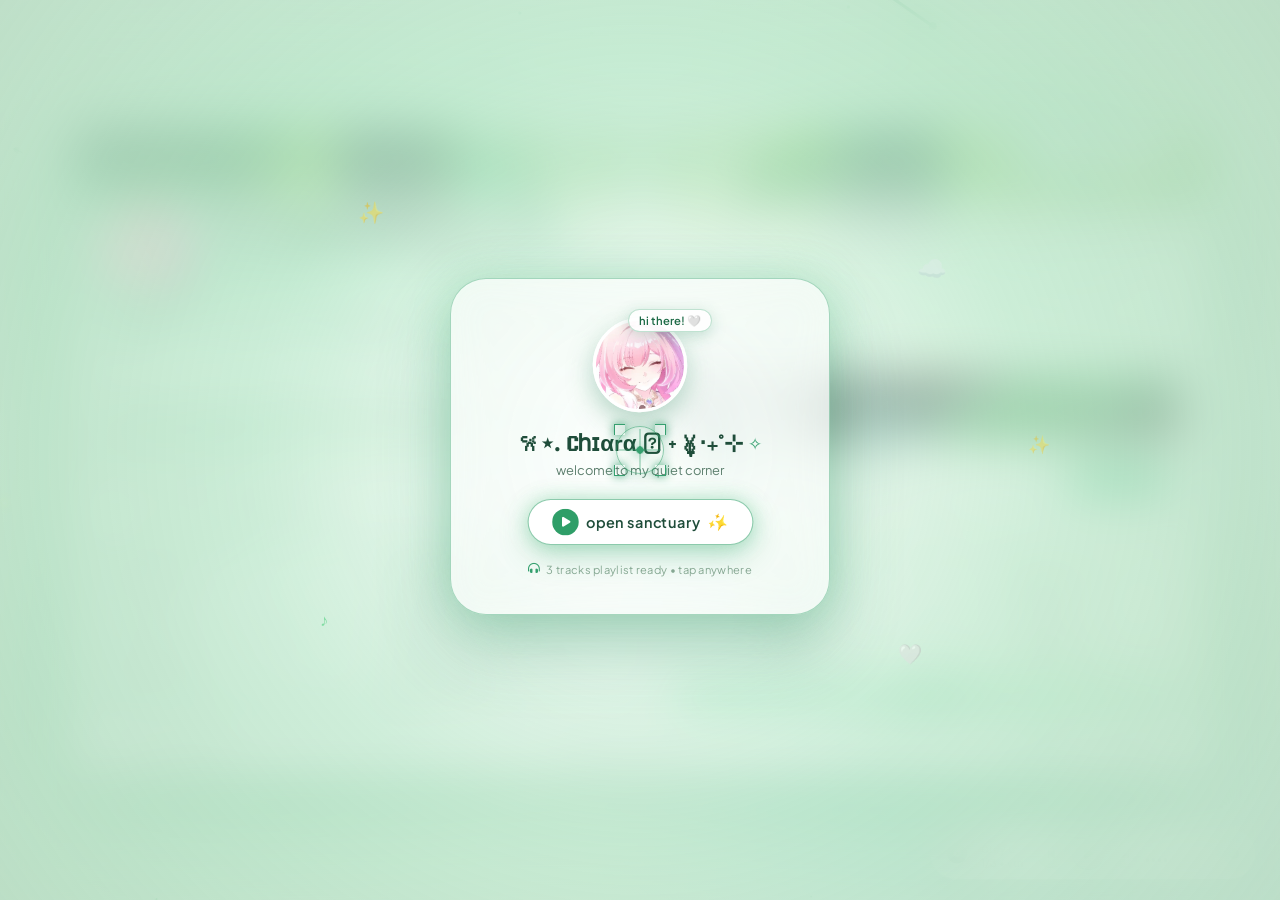
==== commit 558d2a84: "Replace Clone-Profile with current Discord-Profile version" ====
--- a/index.html
+++ b/index.html
@@ -3,31 +3,11 @@
 <head>
     <meta charset="UTF-8">
     <meta name="viewport" content="width=device-width, initial-scale=1.0">
-    <!-- ==================== SETUP:BEGIN (setup.mjs tự ghi lại) ====================
-         Vùng này được SINH LẠI từ config.js mỗi lần chạy: node setup.mjs
-         Các thẻ chia sẻ phải viết tĩnh vì bot Facebook/Messenger/Discord
-         không chạy JavaScript. KHÔNG sửa tay: lần chạy sau sẽ bị ghi đè.
-    -->
-    <title>@Luong Kun</title>
-    <meta name="description" content="Trang bio cá nhân: Discord presence thời gian thực, máy chủ đang tham gia, nhạc nền và khung ủng hộ.">
-
-    <link rel="canonical" href="https://luongkun.pages.dev/">
-    <meta property="og:type" content="website">
-    <meta property="og:site_name" content="luongkun">
-    <meta property="og:locale" content="vi_VN">
-    <meta property="og:url" content="https://luongkun.pages.dev/">
-    <meta property="og:title" content="Nguyễn Lương — @Luong Kun">
-    <meta property="og:description" content="Trang bio cá nhân: Discord presence thời gian thực, máy chủ đang tham gia, nhạc nền và khung ủng hộ.">
-    <meta property="og:image" content="https://luongkun.pages.dev/og-image.jpg">
-    <meta property="og:image:width" content="1200">
-    <meta property="og:image:height" content="630">
-    <meta property="og:image:alt" content="Thẻ giới thiệu Nguyễn Lương">
-    <meta name="twitter:card" content="summary_large_image">
-    <meta name="twitter:title" content="Nguyễn Lương — @Luong Kun">
-    <meta name="twitter:description" content="Trang bio cá nhân: Discord presence thời gian thực, máy chủ đang tham gia, nhạc nền và khung ủng hộ.">
-    <meta name="twitter:image" content="https://luongkun.pages.dev/og-image.jpg">
-    <!-- ==================== SETUP:END ==================== -->
-    <meta name="theme-color" content="#0a0a0a">
+    <title>@vth</title>
+    <meta name="description" content="Trang bio cá nhân của vth: Discord presence thời gian thực, nhạc nền và khung ủng hộ.">
+    <meta name="theme-color" content="#35a06f">
+
+    <!-- Không dùng thẻ preview (og/twitter): gửi link chỉ hiện link trần. -->
 
     <!-- Mở sẵn kết nối tới những máy chủ dùng NGAY khi tải trang: bớt được một vòng
          bắt tay DNS/TLS cho mỗi nơi (rõ rệt nhất trên mạng di động). Chỉ khai báo cho
@@ -38,9 +18,8 @@
     <link rel="dns-prefetch" href="https://discord.com">             <!-- chỉ dùng để đếm thành viên server -->
 
     <!-- Ảnh nền của card xuất hiện ngay khi mở trang: nạp sớm, không đợi tới lúc CSS
-         được phân tích xong mới bắt đầu tải. (Đường dẫn này cũng do setup.mjs ghi
-         theo CONFIG.profile.banner.) -->
-    <link rel="preload" as="image" href="banner_executive.webp" fetchpriority="high" data-setup-banner-preload>
+         được phân tích xong mới bắt đầu tải -->
+    <link rel="preload" as="image" href="banner_executive.webp" fetchpriority="high">
 
     <!-- Google Fonts -->
     <link rel="preconnect" href="https://fonts.googleapis.com">
@@ -55,18 +34,21 @@
     <meta http-equiv="Expires" content="0">
 
     <!-- Rounded Avatar Favicons -->
-    <link rel="icon" type="image/png" sizes="32x32" href="favicon-32x32.png?v=8">
-    <link rel="icon" type="image/png" sizes="16x16" href="favicon-16x16.png?v=8">
-    <link rel="apple-touch-icon" sizes="180x180" href="apple-touch-icon.png?v=8">
-    <link rel="shortcut icon" href="favicon.ico?v=8">
+    <link rel="icon" type="image/png" sizes="32x32" href="favicon-32x32.png?v=9">
+    <link rel="icon" type="image/png" sizes="16x16" href="favicon-16x16.png?v=9">
+    <link rel="apple-touch-icon" sizes="180x180" href="apple-touch-icon.png?v=9">
+    <link rel="shortcut icon" href="favicon.ico?v=9">
     <link rel="manifest" href="manifest.json">
 
     <!-- Stylesheet with Cache Buster -->
-    <link rel="stylesheet" href="style.css?v=12.0">
+    <link rel="stylesheet" href="style.css?v=13.0">
 </head>
 <body>
+    <div id="aurora" aria-hidden="true"></div>
     <!-- Background Canvas for Particles -->
     <canvas id="bg-canvas"></canvas>
+    <canvas id="leaves-canvas" aria-hidden="true"></canvas>
+    <canvas id="firefly-canvas" aria-hidden="true"></canvas>
 
     <!-- Ambient Dynamic Mouse Spotlight -->
     <div id="mouse-spotlight"></div>
@@ -97,29 +79,30 @@
         </div>
 
         <div class="cute-enter-card">
-            <!-- Cute Avatar with soft halo & floating greeting.
-                 Giá trị dưới đây chỉ là DỰ PHÒNG: setup.mjs ghi lại từ config.js
-                 (profile.avatar), còn script.js sẽ đổi theo Discord realtime. -->
+            <!-- Cute Avatar with soft halo & floating greeting -->
             <div class="cute-avatar-wrap">
                 <div class="cute-avatar-halo"></div>
-                <img data-setup-welcome-avatar src="https://cdn.discordapp.com/avatars/1222143238056574990/cd20117cf2a6a045b8dd4b62cc048320.png?size=256" alt="Ảnh đại diện" class="cute-avatar-img">
+                <img src="https://cdn.discordapp.com/avatars/1230903912660471830/04b7d3548cea2cbd7b2a6d430434c755.png?size=256" alt="Ảnh đại diện" class="cute-avatar-img">
+                <span class="cute-greet-bubble">hi there! 🤍</span>
             </div>
 
             <!-- Profile Info: Soft & Sweet -->
             <div class="cute-identity">
                 <div class="cute-name-box">
-                    <!-- Tên dự phòng hiện ngay khi trang vừa vẽ. setup.mjs ghi lại
-                         từ config.js -> profile.name, script.js đổi theo Discord. -->
-                    <span class="cute-name" data-setup-welcome-name>Toa</span>
+                    <!-- TÊN DỰ PHÒNG hiện ngay khi trang vừa vẽ, trước khi JS chạy.
+                         Đổi tên hiển thị thì sửa đồng thời 3 chỗ cho khỏi loé tên cũ:
+                         chỗ này, thẻ <h1 id="user-display-name"> bên dưới, và
+                         CONFIG.profile.name trong config.js. -->
+                    <span class="cute-name">𐙚⋆. 𝐂һɪαrα 𓂃 ˖ ִֶָ𐀔 ‧₊˚⊹</span>
                     <span class="cute-sparkle-icon">✧</span>
                 </div>
-                <p class="cute-subtext" data-setup-welcome-text>welcome to my quiet corner</p>
+                <p class="cute-subtext">welcome to my quiet corner</p>
             </div>
 
             <!-- Soft Glowing Pill Action (NO 'click to enter' text!) -->
             <div class="cute-pill-btn">
                 <span class="cute-pill-icon"><i class="fa-solid fa-play"></i></span>
-                <span class="cute-pill-label" data-setup-enter-label>open sanctuary</span>
+                <span class="cute-pill-label">open sanctuary</span>
                 <span class="cute-pill-star">✨</span>
             </div>
 
@@ -141,9 +124,8 @@
             <i class="fa-solid fa-compact-disc"></i>
         </div>
         <div class="audio-info">
-            <!-- Bài đầu trong playlist — setup.mjs ghi lại từ config.js -> music.playlist[0] -->
-            <div class="audio-track" id="audio-track-title" data-setup-track-title>Mưa Đợi Chờ</div>
-            <div class="audio-artist" id="audio-artist-name" data-setup-track-artist>Nguyễn Lương</div>
+            <div class="audio-track" id="audio-track-title">only u</div>
+            <div class="audio-artist" id="audio-artist-name">vth</div>
         </div>
         <div class="audio-controls">
             <button id="audio-prev-btn" class="ctrl-btn" aria-label="Bài trước" title="Bài trước (Previous)">
@@ -187,8 +169,8 @@
                 <section class="card-profile-bar">
                     <div class="profile-main-info">
                         <div class="avatar-wrapper" id="avatar-wrapper">
-                            <img src="https://cdn.discordapp.com/avatars/1222143238056574990/cd20117cf2a6a045b8dd4b62cc048320.png?size=256" alt="Ảnh đại diện" id="profile-avatar" class="profile-avatar">
-                            <img src="avatar_decoration.webp" alt="" class="avatar-decoration" id="profile-avatar-decoration" aria-hidden="true">
+                            <img src="https://cdn.discordapp.com/avatars/1230903912660471830/04b7d3548cea2cbd7b2a6d430434c755.png?size=256" alt="Ảnh đại diện" id="profile-avatar" class="profile-avatar">
+                            <img src="deco-me.webp" alt="" class="avatar-decoration" id="profile-avatar-decoration" aria-hidden="true">
                             <div class="status-indicator" id="status-indicator" title="Discord Status">
                                 <span class="status-dot"></span>
                             </div>
@@ -196,15 +178,15 @@
 
                         <div class="user-meta">
                             <div class="name-row">
-                                <!-- Tên dự phòng: setup.mjs ghi lại từ config.js -> profile.name,
-                                     script.js đổi theo tên hiển thị Discord. -->
-                                <h1 class="user-display-name" id="user-display-name" data-setup-name>Toa</h1>
+                                <!-- Xem ghi chú ở .cute-name phía trên: tên này phải khớp
+                                     CONFIG.profile.name, nếu không sẽ loé tên cũ lúc tải. -->
+                                <h1 class="user-display-name" id="user-display-name">𐙚⋆. 𝐂һɪαrα 𓂃 ˖ ִֶָ𐀔 ‧₊˚⊹</h1>
                                 <span class="verified-badge" title="Verified Visionary">
                                     <i class="fa-solid fa-circle-check"></i>
                                 </span>
                             </div>
                             <div class="handle-row">
-                                <span class="user-handle" id="user-handle" data-setup-handle>@chilanoidau</span>
+                                <span class="user-handle" id="user-handle">@chiraqing</span>
                                 <button class="copy-tag-btn" id="copy-tag-btn" title="Sao chép Discord ID/Tag">
                                     <i class="fa-regular fa-copy"></i>
                                     <span class="tooltip">Copy Discord</span>
@@ -214,11 +196,11 @@
                                     <span class="tooltip">Copy Link</span>
                                 </button>
                                 <span class="meta-dot-sep">•</span>
-                                <p class="user-tagline" id="user-tagline" data-setup-tagline>Gamer • Music Lover • Coffee Addict</p>
+                                <p class="user-tagline" id="user-tagline">Gamer • Music Lover • Coffee Addict</p>
                             </div>
                             <div class="location-row">
                                 <i class="fa-solid fa-location-dot"></i>
-                                <span id="user-location" data-setup-location>Ninh Bình, Việt Nam</span>
+                                <span id="user-location">Bình Dương, Việt Nam</span>
                             </div>
                         </div>
                     </div>
@@ -240,8 +222,8 @@
                             <span class="typewriter-cursor" id="greeting-cursor">|</span>
                         </div>
 
-                        <!-- Bio Description: setup.mjs ghi lại từ config.js -> profile.bio -->
-                        <p class="user-bio" id="user-bio" data-setup-bio>Just a normal guy who enjoys the simple things in life. Passionate about gaming, good music, and a perfect cup of coffee. Love traveling to new places, capturing moments, and binge-watching movies. Welcome to my little corner of the internet.</p>
+                        <!-- Bio Description -->
+                        <p class="user-bio" id="user-bio">Somewhere between dreams and reality, i am becoming someone i have always wanted to be. Soft enough to feel everything, strong enough to keep growing, and mysterious enough to remain my own little secret. 𐙚</p>
 
                         <!-- Discord Live Presence Widget -->
                         <section class="presence-section" id="presence-section">
@@ -256,7 +238,7 @@
 
                             <!-- Custom Status Message -->
                             <div class="custom-status-card" id="custom-status-card">
-                                <div class="status-emoji" id="custom-status-emoji">💬</div>
+                                <div class="status-emoji" id="custom-status-emoji"><svg viewBox="0 0 24 24" width="20" height="20" aria-hidden="true"><defs><linearGradient id="status-sparkle-g" x1="0" y1="0" x2="1" y2="1"><stop offset="0" stop-color="#b9e6cb"/><stop offset="1" stop-color="#35a06f"/></linearGradient></defs><path d="M12 1c.7 5.5 4.5 9.3 10 10-5.5.7-9.3 4.5-10 10-.7-5.5-4.5-9.3-10-10 5.5-.7 9.3-4.5 10-10z" fill="url(#status-sparkle-g)"/></svg></div>
                                 <div class="status-content">
                                     <div class="status-label">CURRENT STATUS</div>
                                     <div class="status-message" id="custom-status-text">Đang kết nối Discord Lanyard...</div>
@@ -309,7 +291,7 @@
                                 <span>MY VIBES & HOBBIES</span>
                             </div>
                             <div class="arsenal-grid" id="arsenal-grid">
-                                <div class="arsenal-pill" data-setup-arsenal>
+                                <div class="arsenal-pill">
                                     <div class="arsenal-icon-wrap">
                                         <i class="fa-solid fa-gamepad"></i>
                                     </div>
@@ -318,7 +300,7 @@
                                         <span class="arsenal-sub">PC • Mobile • Co-op</span>
                                     </div>
                                 </div>
-                                <div class="arsenal-pill" data-setup-arsenal>
+                                <div class="arsenal-pill">
                                     <div class="arsenal-icon-wrap">
                                         <i class="fa-solid fa-headphones"></i>
                                     </div>
@@ -327,7 +309,7 @@
                                         <span class="arsenal-sub">Lofi • Chill • V-Pop</span>
                                     </div>
                                 </div>
-                                <div class="arsenal-pill" data-setup-arsenal>
+                                <div class="arsenal-pill">
                                     <div class="arsenal-icon-wrap">
                                         <i class="fa-solid fa-mug-hot"></i>
                                     </div>
@@ -336,7 +318,7 @@
                                         <span class="arsenal-sub">Sáng • Sữa đá • Góc chill</span>
                                     </div>
                                 </div>
-                                <div class="arsenal-pill" data-setup-arsenal>
+                                <div class="arsenal-pill">
                                     <div class="arsenal-icon-wrap">
                                         <i class="fa-solid fa-plane"></i>
                                     </div>
@@ -345,7 +327,7 @@
                                         <span class="arsenal-sub">Biển • Núi • Khám phá</span>
                                     </div>
                                 </div>
-                                <div class="arsenal-pill" data-setup-arsenal>
+                                <div class="arsenal-pill">
                                     <div class="arsenal-icon-wrap">
                                         <i class="fa-solid fa-camera"></i>
                                     </div>
@@ -354,7 +336,7 @@
                                         <span class="arsenal-sub">Khoảnh khắc • Đời thường</span>
                                     </div>
                                 </div>
-                                <div class="arsenal-pill" data-setup-arsenal>
+                                <div class="arsenal-pill">
                                     <div class="arsenal-icon-wrap">
                                         <i class="fa-solid fa-film"></i>
                                     </div>
@@ -363,7 +345,7 @@
                                         <span class="arsenal-sub">Anime • Phim lẻ • Series</span>
                                     </div>
                                 </div>
-</div>
+                            </div>
                         </section>
                     </div>
 
@@ -373,7 +355,7 @@
                         <section class="servers-section">
                             <div class="section-title">
                                 <i class="fa-solid fa-server"></i>
-                                <span>AFFILIATED DISCORD SERVERS</span>
+                                <span>MY COMMUNITIES</span>
                             </div>
 
                             <div class="servers-grid" id="servers-grid">
@@ -394,106 +376,6 @@
                     </div>
                 </div>
 
-                <!-- Setlove Slide Panel (trượt từ phải sang) -->
-                <div class="setlove-panel" id="setlove-panel" aria-hidden="true">
-                    <!-- Nền mesh gradient động: 3 khối sáng mờ trôi lệch pha nhau -->
-                    <div class="love-mesh" aria-hidden="true">
-                        <span class="mesh-blob mb-1"></span>
-                        <span class="mesh-blob mb-2"></span>
-                        <span class="mesh-blob mb-3"></span>
-                    </div>
-
-                    <!-- Canvas trái tim bay (nền động) -->
-                    <canvas class="love-canvas" id="love-canvas" aria-hidden="true"></canvas>
-
-                    <!-- Lớp hạt nhiễu (grain) + vignette tối 4 góc -->
-                    <div class="love-grain" aria-hidden="true"></div>
-                    <div class="love-vignette" aria-hidden="true"></div>
-                    <div class="setlove-inner">
-                        <div class="setlove-decor" aria-hidden="true">
-                            <span>💗</span><span>🌸</span><span>✨</span><span>💗</span><span>🌸</span>
-                        </div>
-
-                        <div class="setlove-names">
-                            <!-- Sợi chỉ đỏ nối hai người (vẽ dần khi mở panel) -->
-                            <div class="love-thread" aria-hidden="true"></div>
-
-                            <div class="setlove-person setlove-person-a">
-                                <div class="setlove-avatar-wrap">
-                                    <span class="avatar-ring" aria-hidden="true"></span>
-                                    <span class="setlove-avatar-fallback" id="setlove-my-fallback" data-setup-love-fallback>L</span>
-                                    <img class="setlove-avatar" id="setlove-my-avatar" alt="Avatar của Lương" hidden>
-                                    <img class="setlove-avatar-decoration" id="setlove-my-deco" alt="" aria-hidden="true" hidden>
-                                </div>
-                                <span class="setlove-name" id="setlove-my-name" data-setup-love-name-1>Lương</span>
-                            </div>
-
-                            <span class="setlove-heart-wrap">
-                                <i class="fa-solid fa-heart setlove-heart" id="setlove-heart"></i>
-                            </span>
-
-                            <div class="setlove-person setlove-person-b">
-                                <div class="setlove-avatar-wrap">
-                                    <span class="avatar-ring" aria-hidden="true"></span>
-                                    <span class="setlove-avatar-fallback" id="setlove-partner-fallback" data-setup-love-fallback-2>T</span>
-                                    <img class="setlove-avatar" id="setlove-partner-avatar" alt="Avatar của Tuyết Anh" hidden>
-                                    <img class="setlove-avatar-decoration" id="setlove-partner-deco" alt="" aria-hidden="true" hidden>
-                                </div>
-                                <span class="setlove-name" id="setlove-partner-name" data-setup-love-name-2>Tuyết Anh</span>
-                            </div>
-                        </div>
-
-                        <div class="setlove-caption">
-                            💖 Bắt đầu yêu từ <span id="setlove-start-date">27/05/2026</span> 💖
-                        </div>
-
-                        <div class="setlove-counter" id="setlove-counter">
-                            <div class="love-cell">
-                                <div class="love-num" id="love-days">0</div>
-                                <div class="love-label">ngày</div>
-                            </div>
-                            <div class="love-cell">
-                                <div class="love-num" id="love-hours">0</div>
-                                <div class="love-label">giờ</div>
-                            </div>
-                            <div class="love-cell">
-                                <div class="love-num" id="love-mins">0</div>
-                                <div class="love-label">phút</div>
-                            </div>
-                            <div class="love-cell">
-                                <div class="love-num" id="love-secs">0</div>
-                                <div class="love-label">giây</div>
-                            </div>
-                        </div>
-
-                        <!-- Cột mốc kỷ niệm: TỰ TÍNH từ ngày bắt đầu yêu (mốc tròn
-                             trăm ngày + kỷ niệm theo tháng) — không phải cập nhật tay.
-                             Chưa có startDate thì script.js để nguyên `hidden`. -->
-                        <div class="setlove-milestone" id="setlove-milestone" hidden>
-                            <div class="milestone-line">
-                                <i class="fa-solid fa-cake-candles milestone-icon" aria-hidden="true"></i>
-                                <span id="milestone-text">Đang tính…</span>
-                            </div>
-                            <div class="milestone-track" aria-hidden="true">
-                                <div class="milestone-fill" id="milestone-fill"></div>
-                            </div>
-                        </div>
-
-                        <div class="setlove-quote" id="setlove-quote" title="Bấm để đổi câu khác 💕" data-setup-love-quote>"Yêu nhau yêu hẳn đi — đừng nửa vời nửa vời 💕"</div>
-
-                        <!-- Dải ảnh kỷ niệm: chỉ hiện khi config.js -> setlove.photos có
-                             ảnh. Ảnh chỉ được tải khi panel mở lần đầu, nên trang vẫn nhẹ. -->
-                        <div class="setlove-photos" id="setlove-photos" hidden>
-                            <div class="photos-track" id="setlove-photos-track"></div>
-                        </div>
-                    </div>
-                </div>
-
-                <!-- Slide Arrow (giữa bên phải màn hình) -->
-                <button class="love-arrow" id="love-arrow" aria-label="Xem phần Setlove" title="Setlove 💕">
-                    <i class="fa-solid fa-heart"></i>
-                </button>
-
                 <!-- Card Footer with Precision Glass Capsules & Brand Insignia -->
                 <footer class="card-footer">
                     <div class="footer-left footer-capsule">
@@ -503,10 +385,9 @@
                     <div class="footer-center">
                         <div class="brand-insignia">
                             <span class="insignia-crest">✦</span>
-                            <!-- Footer brand: setup.mjs ghi lại từ config.js -> site.footerBrand / footerSuffix -->
-                            <span class="mono-logo" data-setup-footer-brand>NGUYỄN LƯƠNG</span>
+                            <span class="mono-logo">VTH</span>
                             <span class="insignia-sep">•</span>
-                            <span class="insignia-sub" data-setup-footer-suffix>PROFILE</span>
+                            <span class="insignia-sub">PROFILE</span>
                         </div>
                     </div>
                     <div class="footer-right-group">
@@ -537,19 +418,6 @@
     <!-- Toast Notification Container -->
     <div id="toast-container" class="toast-container"></div>
 
-    <!-- Xem ảnh kỷ niệm lớn (chỉ dùng khi dải ảnh bật). Thẳng con của <body> để
-         `position: fixed` neo đúng màn hình, giống hộp thoại Donate. -->
-    <div class="photo-lightbox" id="photo-lightbox" aria-hidden="true" role="dialog" aria-modal="true" aria-label="Ảnh kỷ niệm">
-        <div class="photo-lightbox-backdrop" id="photo-lightbox-backdrop"></div>
-        <figure class="photo-lightbox-card">
-            <button class="photo-lightbox-close" id="photo-lightbox-close" aria-label="Đóng" title="Đóng (ESC)">
-                <i class="fa-solid fa-xmark"></i>
-            </button>
-            <img id="photo-lightbox-img" alt="">
-            <figcaption id="photo-lightbox-caption"></figcaption>
-        </figure>
-    </div>
-
     <!-- Donate QR Modal (thẳng con của <body> để `position: fixed` neo đúng màn hình) -->
     <div class="donate-modal" id="donate-modal" aria-hidden="true" role="dialog" aria-modal="true" aria-label="Ủng hộ tác giả">
         <div class="donate-backdrop" id="donate-backdrop"></div>
@@ -579,7 +447,7 @@
     </div>
 
     <!-- Scripts with Cache Buster -->
-    <script src="config.js?v=12.0"></script>
-    <script src="script.js?v=12.0"></script>
+    <script src="config.js?v=13.0"></script>
+    <script src="script.js?v=13.0"></script>
 </body>
 </html>
--- a/style.css
+++ b/style.css
@@ -1,25 +1,25 @@
 /* ====================================================================
-   LUONGKUN BIO - LUXURY MONOCHROME STYLESHEET (zyo.lol style)
+   VTH BIO - PASTEL GREEN STYLESHEET
    Grand Centered Bento Viewport - Bold & Ultra Legible
    ==================================================================== */
 
 :root {
-    --bg-black: #050505;
-    --bg-darker: #09090b;
-    --bg-card: rgba(14, 14, 17, 0.86);
-    --bg-card-hover: rgba(20, 20, 25, 0.94);
-    --bg-subtle: rgba(255, 255, 255, 0.035);
-    --bg-subtle-hover: rgba(255, 255, 255, 0.08);
-
-    --border-dim: rgba(255, 255, 255, 0.08);
-    --border-mid: rgba(255, 255, 255, 0.18);
-    --border-glow: rgba(255, 255, 255, 0.4);
-
-    --text-white: #ffffff;
-    --text-primary: #f4f4f5;
-    --text-secondary: #a1a1aa;
-    --text-muted: #71717a;
-    --text-dim: #52525b;
+    --bg-black: #e9f5ee;
+    --bg-darker: #d7edde;
+    --bg-card: rgba(255, 255, 255, 0.66);
+    --bg-card-hover: rgba(255, 255, 255, 0.80);
+    --bg-subtle: rgba(47, 158, 104, 0.05);
+    --bg-subtle-hover: rgba(47, 158, 104, 0.10);
+
+    --border-dim: rgba(45, 135, 95, 0.14);
+    --border-mid: rgba(45, 135, 95, 0.26);
+    --border-glow: rgba(47, 158, 104, 0.45);
+
+    --text-white: #1f4d3a;
+    --text-primary: #2c5a44;
+    --text-secondary: #5d7f6e;
+    --text-muted: #8aa895;
+    --text-dim: #b3c9bb;
 
     --status-online: #22c55e;
     --status-idle: #eab308;
@@ -55,7 +55,8 @@
 }
 
 body {
-    background-color: var(--bg-black);
+    background: linear-gradient(135deg, #e8f7ee 0%, #d2f0dc 32%, #dbefdf 68%, #d9ecf2 100%);
+    background-attachment: fixed;
     color: var(--text-primary);
     font-family: var(--font-main);
     display: flex;
@@ -64,6 +65,47 @@
     position: relative;
     cursor: default;
     user-select: none;
+}
+
+/* Animated aurora background — 2 cụm mây pastel trôi ngược chiều.
+   Chỉ dùng transform (compositor) + blur tĩnh nên không bắt vẽ lại mỗi khung.
+   Nằm dưới cùng, body gradient làm nền lót. */
+#aurora {
+    position: fixed;
+    inset: -8%;
+    z-index: 0;
+    pointer-events: none;
+    filter: blur(70px);
+    overflow: hidden;
+}
+#aurora::before,
+#aurora::after {
+    content: '';
+    position: absolute;
+    inset: 0;
+    will-change: transform;
+}
+#aurora::before {
+    background:
+        radial-gradient(38% 32% at 25% 30%, rgba(111, 207, 151, 0.55), transparent 70%),
+        radial-gradient(30% 28% at 75% 25%, rgba(125, 200, 150, 0.50), transparent 70%),
+        radial-gradient(35% 32% at 70% 78%, rgba(120, 205, 180, 0.55), transparent 70%);
+    animation: auroraA 34s ease-in-out infinite alternate;
+}
+#aurora::after {
+    background:
+        radial-gradient(32% 30% at 80% 70%, rgba(205, 232, 175, 0.55), transparent 70%),
+        radial-gradient(30% 28% at 20% 75%, rgba(150, 210, 180, 0.50), transparent 70%),
+        radial-gradient(28% 26% at 50% 45%, rgba(255, 255, 255, 0.60), transparent 70%);
+    animation: auroraB 42s ease-in-out infinite alternate;
+}
+@keyframes auroraA {
+    from { transform: translate3d(-4%, -3%, 0) scale(1); }
+    to { transform: translate3d(4%, 3%, 0) scale(1.12); }
+}
+@keyframes auroraB {
+    from { transform: translate3d(3%, 4%, 0) scale(1.1); }
+    to { transform: translate3d(-3%, -4%, 0) scale(1); }
 }
 
 /* Background Particle Canvas */
@@ -76,6 +118,29 @@
     z-index: 0;
     pointer-events: none;
     opacity: 0.9;
+}
+
+/* Leaves canvas — lá rơi TRÊN card (z 60), dưới widget nhạc/toast,
+   không bắt chuột nên không chặn bấm */
+#leaves-canvas {
+    position: fixed;
+    top: 0;
+    left: 0;
+    width: 100vw;
+    height: 100vh;
+    z-index: 60;
+    pointer-events: none;
+}
+
+/* Firefly canvas — đom đóm bay trên cả lớp lá (z 61) */
+#firefly-canvas {
+    position: fixed;
+    top: 0;
+    left: 0;
+    width: 100vw;
+    height: 100vh;
+    z-index: 61;
+    pointer-events: none;
 }
 
 /* Hide default OS cursor seamlessly on precision pointer devices */
@@ -101,7 +166,7 @@
     transform: translate3d(-50%, -50%, 0);
     pointer-events: none;
     z-index: 1;
-    background: radial-gradient(750px circle at 50% 50%, rgba(255, 255, 255, 0.045), transparent 65%);
+    background: radial-gradient(750px circle at 50% 50%, rgba(255, 255, 255, 0.55), transparent 65%);
     will-change: transform;
 }
 
@@ -116,11 +181,11 @@
     left: 0;
     width: 5px;
     height: 5px;
-    background: #ffffff;
+    background: #35a06f;
     border-radius: 50%;
     pointer-events: none;
     z-index: 100001;
-    box-shadow: 0 0 10px #ffffff, 0 0 20px rgba(255, 255, 255, 0.85);
+    box-shadow: 0 0 10px rgba(53, 160, 111, 0.9), 0 0 20px rgba(53, 160, 111, 0.5);
     transform: translate(-50%, -50%);
     will-change: transform, opacity;
     opacity: 1;
@@ -151,7 +216,7 @@
     position: absolute;
     inset: 4px;
     border-radius: 50%;
-    border: 1px dashed rgba(255, 255, 255, 0.2);
+    border: 1px dashed rgba(53, 160, 111, 0.35);
     opacity: 0.6;
     transition: all 0.3s cubic-bezier(0.16, 1, 0.3, 1);
     animation: haloBreathe 4s infinite ease-in-out;
@@ -169,7 +234,7 @@
     left: 50%;
     width: 4px;
     height: 4px;
-    background: rgba(255, 255, 255, 0.75);
+    background: rgba(53, 160, 111, 0.75);
     transform: translate(-50%, -50%) rotate(45deg);
     transition: transform 0.28s cubic-bezier(0.16, 1, 0.3, 1), 
                 background 0.2s ease, 
@@ -186,7 +251,7 @@
 .cursor-crosshair::after {
     content: '';
     position: absolute;
-    background: rgba(255, 255, 255, 0.25);
+    background: rgba(53, 160, 111, 0.35);
     transition: background 0.25s ease;
 }
 .cursor-crosshair::before {
@@ -213,7 +278,7 @@
     position: absolute;
     width: 7px;
     height: 7px;
-    border-color: rgba(255, 255, 255, 0.75);
+    border-color: rgba(53, 160, 111, 0.8);
     border-style: solid;
     transition: all 0.3s cubic-bezier(0.16, 1, 0.3, 1);
 }
@@ -226,8 +291,8 @@
 body.cursor-hover .cursor-dot {
     width: 7px;
     height: 7px;
-    background: #ffffff;
-    box-shadow: 0 0 14px #ffffff, 0 0 28px rgba(255, 255, 255, 1);
+    background: #35a06f;
+    box-shadow: 0 0 14px rgba(53, 160, 111, 1), 0 0 28px rgba(53, 160, 111, 0.7);
 }
 body.cursor-hover .cyber-cursor {
     width: 52px;
@@ -235,30 +300,30 @@
 }
 body.cursor-hover .cursor-ring-halo {
     inset: 2px;
-    border: 1px solid rgba(255, 255, 255, 0.45);
-    box-shadow: 0 0 15px rgba(255, 255, 255, 0.25), inset 0 0 12px rgba(255, 255, 255, 0.08);
+    border: 1px solid rgba(53, 160, 111, 0.55);
+    box-shadow: 0 0 15px rgba(53, 160, 111, 0.3), inset 0 0 12px rgba(53, 160, 111, 0.1);
     opacity: 1;
 }
 body.cursor-hover .cursor-brackets .corner {
-    border-color: #ffffff;
-    box-shadow: 0 0 10px rgba(255, 255, 255, 0.95);
+    border-color: #35a06f;
+    box-shadow: 0 0 10px rgba(53, 160, 111, 0.9);
     width: 11px;
     height: 11px;
 }
 body.cursor-hover .cursor-diamond {
     transform: translate(-50%, -50%) rotate(225deg) scale(1.5);
-    background: #ffffff;
-    box-shadow: 0 0 12px #ffffff;
+    background: #35a06f;
+    box-shadow: 0 0 12px rgba(53, 160, 111, 0.9);
 }
 body.cursor-hover .cursor-crosshair::before,
 body.cursor-hover .cursor-crosshair::after {
-    background: rgba(255, 255, 255, 0.5);
+    background: rgba(53, 160, 111, 0.6);
 }
 
 /* Tactile Click/Press State */
 body.cursor-clicking .cursor-dot {
     transform: translate(-50%, -50%) scale(0.65);
-    box-shadow: 0 0 16px #ffffff;
+    box-shadow: 0 0 16px rgba(53, 160, 111, 1);
 }
 body.cursor-clicking .cyber-cursor {
     width: 24px !important;
@@ -268,8 +333,8 @@
 body.cursor-clicking .cursor-brackets .corner {
     width: 5px;
     height: 5px;
-    border-color: #ffffff;
-    box-shadow: 0 0 14px #ffffff;
+    border-color: #35a06f;
+    box-shadow: 0 0 14px rgba(53, 160, 111, 1);
 }
 
 /* When cursor leaves window */
@@ -286,12 +351,12 @@
     left: 0;
     width: 12px;
     height: 12px;
-    border: 1.5px solid rgba(255, 255, 255, 0.9);
+    border: 1.5px solid rgba(53, 160, 111, 0.85);
     border-radius: 50%;
     pointer-events: none;
     z-index: 99999;
     transform: translate(-50%, -50%) scale(1);
-    box-shadow: 0 0 16px rgba(255, 255, 255, 0.85), inset 0 0 8px rgba(255, 255, 255, 0.4);
+    box-shadow: 0 0 16px rgba(53, 160, 111, 0.5), inset 0 0 8px rgba(53, 160, 111, 0.3);
     animation: cursorRippleExpand 0.45s cubic-bezier(0.12, 0.8, 0.32, 1) forwards;
 }
 
@@ -314,7 +379,7 @@
     inset: 0;
     width: 100vw;
     height: 100vh;
-    background: radial-gradient(circle at center, rgba(168, 85, 247, 0.08) 0%, rgba(12, 12, 16, 0.78) 50%, rgba(4, 4, 6, 0.92) 100%);
+    background: radial-gradient(circle at center, rgba(255, 255, 255, 0.45) 0%, rgba(195, 232, 208, 0.72) 50%, rgba(185, 220, 195, 0.88) 100%);
     backdrop-filter: blur(24px) saturate(140%);
     -webkit-backdrop-filter: blur(24px) saturate(140%);
     z-index: 10000;
@@ -353,7 +418,7 @@
 }
 .d-1 { top: 22%; left: 28%; animation-duration: 5s; font-size: 1.4rem; }
 .d-2 { top: 28%; right: 26%; animation-duration: 6.5s; font-size: 1.6rem; opacity: 0.35; }
-.d-3 { bottom: 30%; left: 25%; animation-duration: 5.5s; font-size: 1.1rem; color: #c084fc; }
+.d-3 { bottom: 30%; left: 25%; animation-duration: 5.5s; font-size: 1.1rem; color: #22c55e; }
 .d-4 { bottom: 26%; right: 28%; animation-duration: 7s; font-size: 1.3rem; opacity: 0.5; }
 .d-5 { top: 48%; right: 18%; animation-duration: 4.5s; font-size: 1.2rem; opacity: 0.4; }
 
@@ -365,11 +430,11 @@
 
 /* Cute Frosted Card */
 .cute-enter-card {
-    background: rgba(255, 255, 255, 0.04);
-    border: 1px solid rgba(255, 255, 255, 0.14);
-    box-shadow: 0 24px 60px rgba(0, 0, 0, 0.65), 
-                0 0 35px rgba(168, 85, 247, 0.12),
-                inset 0 1px 0 rgba(255, 255, 255, 0.2);
+    background: rgba(255, 255, 255, 0.62);
+    border: 1px solid rgba(47, 158, 104, 0.22);
+    box-shadow: 0 24px 60px rgba(45, 135, 95, 0.25),
+                0 0 35px rgba(111, 207, 151, 0.25),
+                inset 0 1px 0 rgba(255, 255, 255, 0.9);
     backdrop-filter: blur(20px);
     -webkit-backdrop-filter: blur(20px);
     border-radius: 36px;
@@ -387,9 +452,9 @@
 
 .enter-overlay:hover .cute-enter-card {
     transform: translateY(-4px);
-    border-color: rgba(255, 255, 255, 0.28);
-    box-shadow: 0 30px 70px rgba(0, 0, 0, 0.75), 
-                0 0 45px rgba(168, 85, 247, 0.22);
+    border-color: rgba(47, 158, 104, 0.4);
+    box-shadow: 0 30px 70px rgba(45, 135, 95, 0.32),
+                0 0 45px rgba(111, 207, 151, 0.35);
 }
 
 @keyframes cardFloat {
@@ -411,7 +476,7 @@
     position: absolute;
     inset: -6px;
     border-radius: 50%;
-    background: radial-gradient(circle, rgba(168, 85, 247, 0.4), rgba(255, 255, 255, 0.2), transparent 70%);
+    background: radial-gradient(circle, rgba(111, 207, 151, 0.55), rgba(255, 255, 255, 0.5), transparent 70%);
     animation: haloBreathe 3s ease-in-out infinite;
     pointer-events: none;
 }
@@ -426,8 +491,8 @@
     height: 90px;
     border-radius: 50%;
     object-fit: cover;
-    border: 3px solid rgba(255, 255, 255, 0.85);
-    box-shadow: 0 10px 25px rgba(0, 0, 0, 0.6);
+    border: 3px solid rgba(255, 255, 255, 0.95);
+    box-shadow: 0 10px 25px rgba(45, 135, 95, 0.35);
     position: relative;
     z-index: 2;
     transition: var(--transition-bounce);
@@ -441,14 +506,14 @@
     position: absolute;
     top: -8px;
     right: -24px;
-    background: rgba(18, 18, 24, 0.85);
-    border: 1px solid rgba(255, 255, 255, 0.22);
-    color: #ffffff;
+    background: rgba(255, 255, 255, 0.92);
+    border: 1px solid rgba(47, 158, 104, 0.3);
+    color: #1e6b47;
     font-size: 0.75rem;
     font-weight: 600;
     padding: 3px 10px;
     border-radius: 999px;
-    box-shadow: 0 4px 15px rgba(0, 0, 0, 0.5);
+    box-shadow: 0 4px 15px rgba(45, 135, 95, 0.25);
     z-index: 3;
     white-space: nowrap;
     animation: bubbleWiggle 4s ease-in-out infinite;
@@ -478,12 +543,12 @@
     font-family: var(--font-heading);
     font-size: 1.5rem;
     font-weight: 700;
-    color: #ffffff;
+    color: #1f4d3a;
     letter-spacing: -0.2px;
 }
 
 .cute-sparkle-icon {
-    color: #c084fc;
+    color: #35a06f;
     font-size: 1.1rem;
     animation: spinSparkle 8s linear infinite;
     display: inline-block;
@@ -503,15 +568,15 @@
 /* Soft Glowing Pill Button (NO "CLICK TO ENTER" text!) */
 .cute-pill-btn {
     margin-top: 6px;
-    background: rgba(255, 255, 255, 0.08);
-    border: 1px solid rgba(255, 255, 255, 0.25);
+    background: rgba(255, 255, 255, 0.75);
+    border: 1px solid rgba(47, 158, 104, 0.3);
     padding: 10px 24px;
     border-radius: 999px;
     display: inline-flex;
     align-items: center;
     gap: 9px;
-    color: #ffffff;
-    box-shadow: 0 6px 20px rgba(0, 0, 0, 0.35);
+    color: #1f4d3a;
+    box-shadow: 0 6px 20px rgba(45, 135, 95, 0.2);
     transition: var(--transition-bounce);
     cursor: pointer;
 }
@@ -520,8 +585,8 @@
     width: 22px;
     height: 22px;
     border-radius: 50%;
-    background: #ffffff;
-    color: #0d0d10;
+    background: #35a06f;
+    color: #ffffff;
     display: flex;
     align-items: center;
     justify-content: center;
@@ -535,25 +600,25 @@
     font-size: 0.92rem;
     font-weight: 600;
     letter-spacing: 0.5px;
-    color: #f4f4f5;
+    color: #1f4d3a;
 }
 
 .cute-pill-star {
     font-size: 0.85rem;
-    color: #c084fc;
+    color: #35a06f;
     transition: transform 0.3s ease;
 }
 
 .enter-overlay:hover .cute-pill-btn {
-    background: rgba(255, 255, 255, 0.16);
-    border-color: rgba(255, 255, 255, 0.5);
+    background: #ffffff;
+    border-color: rgba(47, 158, 104, 0.55);
     transform: scale(1.05);
-    box-shadow: 0 10px 28px rgba(168, 85, 247, 0.25), 0 0 18px rgba(255, 255, 255, 0.2);
+    box-shadow: 0 10px 28px rgba(47, 158, 104, 0.3), 0 0 18px rgba(111, 207, 151, 0.4);
 }
 
 .enter-overlay:hover .cute-pill-icon {
     transform: scale(1.15);
-    background: #c084fc;
+    background: #2f9e68;
     color: #ffffff;
 }
 
@@ -574,7 +639,7 @@
 
 .cute-audio-hint i {
     font-size: 0.78rem;
-    color: #c084fc;
+    color: #35a06f;
 }
 
 /* ====================================================================
@@ -585,7 +650,7 @@
     bottom: 20px;
     right: 24px;
     z-index: 100;
-    background: rgba(18, 18, 22, 0.88);
+    background: rgba(255, 255, 255, 0.82);
     backdrop-filter: blur(20px);
     -webkit-backdrop-filter: blur(20px);
     border: 1px solid var(--border-mid);
@@ -594,13 +659,13 @@
     display: flex;
     align-items: center;
     gap: 14px;
-    box-shadow: 0 10px 30px rgba(0, 0, 0, 0.7), 0 0 15px rgba(255, 255, 255, 0.03);
+    box-shadow: 0 10px 30px rgba(45, 135, 95, 0.22), 0 0 15px rgba(111, 207, 151, 0.2);
     transition: var(--transition-smooth);
 }
 
 .audio-widget:hover {
     border-color: var(--border-glow);
-    box-shadow: 0 12px 35px rgba(0, 0, 0, 0.85), 0 0 20px rgba(255, 255, 255, 0.08);
+    box-shadow: 0 12px 35px rgba(45, 135, 95, 0.3), 0 0 20px rgba(111, 207, 151, 0.3);
 }
 
 .audio-disc {
@@ -649,7 +714,7 @@
 }
 
 .ctrl-btn {
-    background: rgba(255, 255, 255, 0.08);
+    background: rgba(47, 158, 104, 0.08);
     border: 1px solid var(--border-dim);
     color: var(--text-white);
     width: 28px;
@@ -668,16 +733,16 @@
     width: 32px;
     height: 32px;
     font-size: 0.82rem;
-    background: rgba(255, 255, 255, 0.16);
-    border-color: rgba(255, 255, 255, 0.35);
-    box-shadow: 0 0 10px rgba(255, 255, 255, 0.08);
+    background: rgba(47, 158, 104, 0.16);
+    border-color: rgba(47, 158, 104, 0.4);
+    box-shadow: 0 0 10px rgba(47, 158, 104, 0.15);
 }
 
 .ctrl-btn:hover {
-    background: var(--text-white);
-    color: var(--bg-black);
+    background: #35a06f;
+    color: #ffffff;
     transform: scale(1.1);
-    box-shadow: 0 0 14px rgba(255, 255, 255, 0.35);
+    box-shadow: 0 0 14px rgba(53, 160, 111, 0.5);
 }
 
 .ctrl-btn:active {
@@ -706,7 +771,7 @@
 
 @keyframes eqJump {
     0% { height: 4px; background: var(--text-muted); }
-    100% { height: 16px; background: var(--text-white); box-shadow: 0 0 6px rgba(255, 255, 255, 0.7); }
+    100% { height: 16px; background: #35a06f; box-shadow: 0 0 6px rgba(53, 160, 111, 0.7); }
 }
 
 .volume-slider-wrap {
@@ -719,7 +784,7 @@
     appearance: none;
     width: 65px;
     height: 4px;
-    background: rgba(255, 255, 255, 0.15);
+    background: rgba(47, 158, 104, 0.2);
     border-radius: 2px;
     outline: none;
     cursor: pointer;
@@ -731,9 +796,9 @@
     width: 10px;
     height: 10px;
     border-radius: 50%;
-    background: var(--text-white);
+    background: #35a06f;
     cursor: pointer;
-    box-shadow: 0 0 8px rgba(255, 255, 255, 0.8);
+    box-shadow: 0 0 8px rgba(53, 160, 111, 0.8);
 }
 
 /* ====================================================================
@@ -774,24 +839,24 @@
     overflow: hidden;
     display: flex;
     flex-direction: column;
-    box-shadow: 0 35px 85px rgba(0, 0, 0, 0.9), 
-                0 0 0 1px rgba(255, 255, 255, 0.06),
-                inset 0 1px 0 rgba(255, 255, 255, 0.15);
+    box-shadow: 0 35px 85px rgba(45, 135, 95, 0.28),
+                0 0 0 1px rgba(255, 255, 255, 0.5),
+                inset 0 1px 0 rgba(255, 255, 255, 0.8);
     transition: box-shadow 0.4s ease, border-color 0.4s ease;
 }
 
 .bio-card:hover {
     border-color: var(--border-glow);
-    box-shadow: 0 40px 95px rgba(0, 0, 0, 0.98), 
-                0 0 50px rgba(255, 255, 255, 0.08),
-                inset 0 1px 0 rgba(255, 255, 255, 0.25);
+    box-shadow: 0 40px 95px rgba(45, 135, 95, 0.36),
+                0 0 50px rgba(111, 207, 151, 0.3),
+                inset 0 1px 0 rgba(255, 255, 255, 0.9);
 }
 
 /* Dynamic Glare */
 .card-glare {
     position: absolute;
     inset: 0;
-    background: radial-gradient(circle 450px at var(--glare-x, 50%) var(--glare-y, 50%), rgba(255, 255, 255, 0.08), transparent 80%);
+    background: radial-gradient(circle 450px at var(--glare-x, 50%) var(--glare-y, 50%), rgba(111, 207, 151, 0.14), transparent 80%);
     pointer-events: none;
     z-index: 20;
     opacity: 0;
@@ -818,7 +883,9 @@
     content: '';
     position: absolute;
     inset: 0;
-    background: radial-gradient(circle at 50% 30%, rgba(255, 255, 255, 0.04), transparent 60%);
+    background:
+        linear-gradient(180deg, rgba(111, 207, 151, 0.30), rgba(111, 207, 151, 0.10)),
+        radial-gradient(circle at 50% 30%, rgba(255, 255, 255, 0.25), transparent 60%);
     pointer-events: none;
     z-index: 1;
 }
@@ -850,7 +917,7 @@
 .banner-gradient {
     position: absolute;
     inset: 0;
-    background: linear-gradient(180deg, rgba(0, 0, 0, 0.02) 0%, rgba(10, 10, 12, 0.25) 50%, rgba(14, 14, 17, 0.90) 85%, var(--bg-card) 100%);
+    background: linear-gradient(180deg, rgba(255, 255, 255, 0.05) 0%, rgba(200, 235, 212, 0.35) 50%, rgba(255, 255, 255, 0.88) 85%, var(--bg-card) 100%);
     z-index: 1;
 }
 
@@ -858,29 +925,29 @@
     position: absolute;
     top: 14px;
     right: 22px;
-    background: rgba(14, 14, 18, 0.76);
+    background: rgba(255, 255, 255, 0.82);
     backdrop-filter: blur(24px);
     -webkit-backdrop-filter: blur(24px);
-    border: 1px solid rgba(255, 255, 255, 0.14);
+    border: 1px solid rgba(47, 158, 104, 0.25);
     padding: 5px 14px;
     border-radius: var(--pill-radius);
     font-family: var(--font-mono);
     font-size: 0.66rem;
     font-weight: 600;
     letter-spacing: 1.8px;
-    color: #e4e4e7;
+    color: #1e6b47;
     display: flex;
     align-items: center;
     gap: 8px;
-    box-shadow: 0 8px 24px rgba(0, 0, 0, 0.6), inset 0 1px 0 rgba(255, 255, 255, 0.14);
+    box-shadow: 0 8px 24px rgba(45, 135, 95, 0.2), inset 0 1px 0 rgba(255, 255, 255, 0.7);
     z-index: 2;
     transition: var(--transition-smooth);
 }
 
 .banner-badge-top:hover {
-    border-color: rgba(255, 255, 255, 0.35);
-    color: #ffffff;
-    box-shadow: 0 8px 28px rgba(0, 0, 0, 0.8), inset 0 1px 0 rgba(255, 255, 255, 0.25);
+    border-color: rgba(47, 158, 104, 0.5);
+    color: #1f4d3a;
+    box-shadow: 0 8px 28px rgba(45, 135, 95, 0.3), inset 0 1px 0 rgba(255, 255, 255, 0.9);
     transform: translateY(-1px);
 }
 
@@ -934,17 +1001,17 @@
     position: absolute;
     inset: -3px;
     border-radius: 50%;
-    background: linear-gradient(135deg, rgba(255, 255, 255, 0.45), rgba(255, 255, 255, 0.08) 50%, rgba(255, 255, 255, 0.35));
+    background: linear-gradient(135deg, rgba(111, 207, 151, 0.8), rgba(111, 207, 151, 0.2) 50%, rgba(60, 170, 115, 0.7));
     z-index: 0;
     opacity: 0.9;
     transition: var(--transition-smooth);
-    box-shadow: 0 8px 24px rgba(0, 0, 0, 0.8), 0 0 14px rgba(255, 255, 255, 0.08);
+    box-shadow: 0 8px 24px rgba(45, 135, 95, 0.3), 0 0 14px rgba(111, 207, 151, 0.3);
 }
 
 .avatar-wrapper:hover::before {
     opacity: 1;
-    background: linear-gradient(135deg, #ffffff, rgba(255, 255, 255, 0.25) 50%, #ffffff);
-    box-shadow: 0 12px 32px rgba(0, 0, 0, 0.95), 0 0 25px rgba(255, 255, 255, 0.2);
+    background: linear-gradient(135deg, #6fce97, rgba(111, 207, 151, 0.4) 50%, #35a06f);
+    box-shadow: 0 12px 32px rgba(45, 135, 95, 0.4), 0 0 25px rgba(111, 207, 151, 0.45);
     transform: scale(1.02);
 }
 
@@ -955,9 +1022,9 @@
     height: 100%;
     border-radius: 50%;
     object-fit: cover;
-    border: 3.5px solid #0d0d10;
-    box-shadow: 0 10px 30px rgba(0, 0, 0, 0.95);
-    background-color: #121214;
+    border: 3.5px solid #ffffff;
+    box-shadow: 0 10px 30px rgba(45, 135, 95, 0.35);
+    background-color: #d9efe1;
     transition: var(--transition-smooth);
 }
 
@@ -995,14 +1062,14 @@
     right: 3px;
     width: 22px;
     height: 22px;
-    background: #0d0d10;
+    background: #ffffff;
     border-radius: 50%;
     display: flex;
     align-items: center;
     justify-content: center;
-    border: 2.5px solid #0d0d10;
+    border: 2.5px solid #ffffff;
     z-index: 2;
-    box-shadow: 0 2px 8px rgba(0, 0, 0, 0.85);
+    box-shadow: 0 2px 8px rgba(45, 135, 95, 0.35);
 }
 
 .status-dot {
@@ -1032,34 +1099,34 @@
     gap: 10px;
 }
 
-/* Pure Diamond White Executive Typography */
+/* Soft rose executive typography */
 .user-display-name {
     font-family: var(--font-heading);
     font-size: 2.15rem;
     font-weight: 800;
-    color: #ffffff;
+    color: #1f4d3a;
     letter-spacing: -0.6px;
     line-height: 1.15;
-    text-shadow: 0 2px 14px rgba(0, 0, 0, 0.5);
+    text-shadow: 0 2px 14px rgba(111, 207, 151, 0.35);
     transition: var(--transition-smooth);
 }
 
 .user-display-name:hover {
-    color: #f4f4f5;
-    text-shadow: 0 0 20px rgba(255, 255, 255, 0.35);
-}
-
-/* Crisp White Verified Badge with Diamond Sheen */
+    color: #1e6b47;
+    text-shadow: 0 0 20px rgba(111, 207, 151, 0.5);
+}
+
+/* Rose verified badge */
 .verified-badge {
-    color: #ffffff;
+    color: #35a06f;
     font-size: 1.22rem;
-    filter: drop-shadow(0 0 8px rgba(255, 255, 255, 0.7));
+    filter: drop-shadow(0 0 8px rgba(111, 207, 151, 0.6));
     transition: var(--transition-bounce);
 }
 
 .verified-badge:hover {
     transform: scale(1.12);
-    filter: drop-shadow(0 0 14px rgba(255, 255, 255, 0.95));
+    filter: drop-shadow(0 0 14px rgba(53, 160, 111, 0.8));
 }
 
 .handle-row {
@@ -1069,14 +1136,14 @@
     flex-wrap: wrap;
 }
 
-/* Executive Monospace Handle Tag */
+/* Soft rose handle tag */
 .user-handle {
     font-family: var(--font-mono);
     font-size: 0.88rem;
-    color: #cbd5e1;
+    color: #49705d;
     font-weight: 600;
-    background: rgba(255, 255, 255, 0.04);
-    border: 1px solid rgba(255, 255, 255, 0.1);
+    background: rgba(47, 158, 104, 0.07);
+    border: 1px solid rgba(47, 158, 104, 0.16);
     padding: 2px 8px;
     border-radius: 6px;
     display: inline-flex;
@@ -1085,15 +1152,15 @@
 }
 
 .user-handle:hover {
-    background: rgba(255, 255, 255, 0.08);
-    border-color: rgba(255, 255, 255, 0.22);
-    color: #ffffff;
-    box-shadow: 0 0 10px rgba(255, 255, 255, 0.08);
+    background: rgba(47, 158, 104, 0.13);
+    border-color: rgba(47, 158, 104, 0.35);
+    color: #1f4d3a;
+    box-shadow: 0 0 10px rgba(111, 207, 151, 0.25);
 }
 
 .copy-tag-btn {
-    background: rgba(255, 255, 255, 0.035);
-    border: 1px solid rgba(255, 255, 255, 0.09);
+    background: rgba(47, 158, 104, 0.06);
+    border: 1px solid rgba(47, 158, 104, 0.14);
     color: var(--text-muted);
     font-size: 0.82rem;
     cursor: pointer;
@@ -1104,10 +1171,10 @@
 }
 
 .copy-tag-btn:hover {
-    color: var(--text-white);
-    background: rgba(255, 255, 255, 0.1);
-    border-color: rgba(255, 255, 255, 0.24);
-    box-shadow: 0 0 8px rgba(255, 255, 255, 0.1);
+    color: #1e6b47;
+    background: rgba(47, 158, 104, 0.12);
+    border-color: rgba(47, 158, 104, 0.35);
+    box-shadow: 0 0 8px rgba(111, 207, 151, 0.3);
 }
 
 .tooltip {
@@ -1115,7 +1182,7 @@
     bottom: 125%;
     left: 50%;
     transform: translateX(-50%) translateY(4px);
-    background: #18181b;
+    background: #ffffff;
     border: 1px solid var(--border-mid);
     color: var(--text-white);
     font-size: 0.72rem;
@@ -1141,7 +1208,7 @@
 
 .user-tagline {
     font-size: 0.84rem;
-    color: #94a3b8;
+    color: #5f8570;
     font-weight: 500;
     letter-spacing: 0.1px;
 }
@@ -1152,12 +1219,12 @@
     gap: 6px;
     margin-top: 5px;
     font-size: 0.78rem;
-    color: #94a3b8;
+    color: #5f8570;
     font-weight: 500;
 }
 
 .location-row i {
-    color: #64748b;
+    color: #35a06f;
     font-size: 0.72rem;
 }
 
@@ -1174,29 +1241,29 @@
     display: inline-flex;
     align-items: center;
     gap: 7px;
-    background: rgba(255, 255, 255, 0.035);
-    border: 1px solid rgba(255, 255, 255, 0.09);
-    box-shadow: inset 0 1px 0 rgba(255, 255, 255, 0.08), 0 4px 12px rgba(0, 0, 0, 0.35);
+    background: rgba(255, 255, 255, 0.6);
+    border: 1px solid rgba(47, 158, 104, 0.16);
+    box-shadow: inset 0 1px 0 rgba(255, 255, 255, 0.9), 0 4px 12px rgba(45, 135, 95, 0.12);
     padding: 5px 12px;
     border-radius: var(--pill-radius);
     font-size: 0.76rem;
     font-weight: 600;
-    color: #cbd5e1;
+    color: #49705d;
     transition: var(--transition-smooth);
 }
 
 .badge-pill:hover {
-    background: rgba(255, 255, 255, 0.08);
-    border-color: rgba(255, 255, 255, 0.25);
-    color: #ffffff;
+    background: #ffffff;
+    border-color: rgba(47, 158, 104, 0.4);
+    color: #1e6b47;
     transform: translateY(-2px);
-    box-shadow: inset 0 1px 0 rgba(255, 255, 255, 0.18), 0 6px 20px rgba(0, 0, 0, 0.6), 0 0 10px rgba(255, 255, 255, 0.08);
+    box-shadow: inset 0 1px 0 rgba(255, 255, 255, 1), 0 6px 20px rgba(45, 135, 95, 0.22), 0 0 10px rgba(111, 207, 151, 0.3);
 }
 
 .badge-pill i {
     font-size: 0.80rem;
-    color: #f1f5f9;
-    filter: drop-shadow(0 0 4px rgba(255, 255, 255, 0.35));
+    color: #35a06f;
+    filter: drop-shadow(0 0 4px rgba(111, 207, 151, 0.4));
 }
 
 /* ====================================================================
@@ -1218,7 +1285,7 @@
 
 /* Quote & Bio */
 .quote-box {
-    background: rgba(0, 0, 0, 0.4);
+    background: rgba(255, 255, 255, 0.55);
     border: 1px solid var(--border-dim);
     border-radius: var(--inner-radius);
     padding: 0 14px;
@@ -1266,6 +1333,7 @@
     font-size: 0.82rem;
     line-height: 1.45;
     color: var(--text-secondary);
+    white-space: pre-line;
 }
 
 /* Section Title Headers */
@@ -1321,7 +1389,7 @@
 }
 
 .custom-status-card {
-    background: rgba(255, 255, 255, 0.03);
+    background: rgba(255, 255, 255, 0.55);
     border: 1px solid var(--border-dim);
     border-radius: var(--inner-radius);
     padding: 7px 12px;
@@ -1333,7 +1401,7 @@
 }
 
 .custom-status-card:hover {
-    background: rgba(255, 255, 255, 0.05);
+    background: rgba(255, 255, 255, 0.8);
     border-color: var(--border-mid);
 }
 
@@ -1341,6 +1409,21 @@
     font-size: 1.25rem;
     flex-shrink: 0;
     line-height: 1;
+    display: flex;
+    align-items: center;
+}
+
+.status-emoji svg {
+    width: 20px;
+    height: 20px;
+    display: block;
+    filter: drop-shadow(0 0 5px rgba(111, 207, 151, 0.6));
+    animation: starTwinkle 3s ease-in-out infinite;
+}
+
+@keyframes starTwinkle {
+    0%, 100% { transform: scale(1) rotate(0deg); opacity: 1; }
+    50% { transform: scale(1.18) rotate(12deg); opacity: 0.85; }
 }
 
 .status-content {
@@ -1369,7 +1452,7 @@
 
 /* Spotify & Activity Card */
 .activity-card {
-    background: rgba(255, 255, 255, 0.03);
+    background: rgba(255, 255, 255, 0.55);
     border: 1px solid var(--border-dim);
     border-radius: var(--inner-radius);
     padding: 8px 12px;
@@ -1381,7 +1464,7 @@
 }
 
 .activity-card:hover {
-    background: rgba(255, 255, 255, 0.055);
+    background: rgba(255, 255, 255, 0.8);
     border-color: var(--border-mid);
 }
 
@@ -1419,8 +1502,8 @@
     gap: 5px;
 }
 
-.spotify-badge { color: #1db954; }
-.game-badge { color: var(--text-white); }
+.spotify-badge { color: #1a9e50; }
+.game-badge { color: #1e6b47; }
 
 .track-title, .game-name {
     font-size: 0.88rem;
@@ -1460,15 +1543,15 @@
 .progress-track {
     flex: 1;
     height: 3px;
-    background: rgba(255, 255, 255, 0.12);
+    background: rgba(47, 158, 104, 0.18);
     border-radius: 2px;
     overflow: hidden;
 }
 
 .progress-fill {
     height: 100%;
-    background: var(--text-white);
-    box-shadow: 0 0 8px rgba(255, 255, 255, 0.8);
+    background: linear-gradient(90deg, #6fce97, #35a06f);
+    box-shadow: 0 0 8px rgba(53, 160, 111, 0.6);
     width: 0%;
     border-radius: 2px;
     transition: width 0.5s linear;
@@ -1490,7 +1573,7 @@
 }
 
 .arsenal-pill {
-    background: rgba(255, 255, 255, 0.035);
+    background: rgba(255, 255, 255, 0.55);
     border: 1px solid var(--border-dim);
     border-radius: var(--inner-radius);
     padding: 7px 11px;
@@ -1503,17 +1586,17 @@
 }
 
 .arsenal-pill:hover {
-    background: rgba(255, 255, 255, 0.08);
+    background: rgba(255, 255, 255, 0.85);
     border-color: var(--border-glow);
     transform: translateY(-2px);
-    box-shadow: 0 6px 18px rgba(0, 0, 0, 0.45), 0 0 12px rgba(255, 255, 255, 0.06);
+    box-shadow: 0 6px 18px rgba(45, 135, 95, 0.2), 0 0 12px rgba(111, 207, 151, 0.25);
 }
 
 .arsenal-icon-wrap {
     width: 28px;
     height: 28px;
-    background: rgba(255, 255, 255, 0.06);
-    border: 1px solid rgba(255, 255, 255, 0.12);
+    background: rgba(47, 158, 104, 0.09);
+    border: 1px solid rgba(47, 158, 104, 0.2);
     border-radius: 8px;
     display: flex;
     align-items: center;
@@ -1529,9 +1612,9 @@
 }
 
 .arsenal-pill:hover .arsenal-icon-wrap {
-    background: rgba(255, 255, 255, 0.16);
-    border-color: var(--text-white);
-    box-shadow: 0 0 10px rgba(255, 255, 255, 0.3);
+    background: rgba(47, 158, 104, 0.18);
+    border-color: #35a06f;
+    box-shadow: 0 0 10px rgba(111, 207, 151, 0.4);
 }
 
 .arsenal-pill:hover .arsenal-icon-wrap i {
@@ -1566,7 +1649,7 @@
 }
 
 /* ====================================================================
-   RIGHT COLUMN: 2 DISCORD SERVERS & SOCIALS
+   RIGHT COLUMN: COMMUNITY SERVERS & SOCIALS
    ==================================================================== */
 .servers-section {
     display: flex;
@@ -1581,7 +1664,7 @@
 
 .server-card {
     position: relative;
-    background: rgba(255, 255, 255, 0.03);
+    background: rgba(255, 255, 255, 0.55);
     border: 1px solid var(--border-dim);
     border-radius: var(--inner-radius);
     overflow: hidden;
@@ -1591,10 +1674,10 @@
 }
 
 .server-card:hover {
-    background: rgba(255, 255, 255, 0.055);
+    background: rgba(255, 255, 255, 0.8);
     border-color: var(--border-glow);
     transform: translateY(-2px);
-    box-shadow: 0 12px 28px rgba(0, 0, 0, 0.65), 0 0 18px rgba(255, 255, 255, 0.05);
+    box-shadow: 0 12px 28px rgba(45, 135, 95, 0.22), 0 0 18px rgba(111, 207, 151, 0.25);
 }
 
 .server-banner-img {
@@ -1635,9 +1718,19 @@
     height: 100%;
     border-radius: 12px;
     object-fit: cover;
-    background-color: #121216;
-    border: 2px solid #141416;
-    box-shadow: 0 6px 15px rgba(0, 0, 0, 0.7);
+    background-color: #d9efe1;
+    border: 2px solid #ffffff;
+    box-shadow: 0 6px 15px rgba(45, 135, 95, 0.3);
+}
+
+/* Icon dạng chữ (FontAwesome) cho card không phải Discord, vd Zalo */
+.server-icon-fa {
+    display: flex;
+    align-items: center;
+    justify-content: center;
+    background: linear-gradient(135deg, #35a06f, #1e6b47);
+    color: #ffffff;
+    font-size: 1.25rem;
 }
 
 .server-content {
@@ -1668,9 +1761,9 @@
 .server-tag {
     font-family: var(--font-mono);
     font-size: 0.62rem;
-    background: rgba(255, 255, 255, 0.12);
+    background: rgba(47, 158, 104, 0.12);
     border: 1px solid var(--border-mid);
-    color: var(--text-white);
+    color: #1e6b47;
     padding: 1px 6px;
     border-radius: 4px;
     font-weight: 700;
@@ -1695,8 +1788,8 @@
 .server-join-btn {
     align-self: center;
     flex-shrink: 0;
-    background: var(--text-white);
-    color: var(--bg-black);
+    background: linear-gradient(120deg, #6fce97, #35a06f);
+    color: #ffffff;
     text-decoration: none;
     font-family: var(--font-heading);
     font-size: 0.80rem;
@@ -1706,7 +1799,7 @@
     display: inline-flex;
     align-items: center;
     gap: 6px;
-    box-shadow: 0 4px 15px rgba(255, 255, 255, 0.25);
+    box-shadow: 0 4px 15px rgba(53, 160, 111, 0.4);
     transition: var(--transition-bounce);
     position: relative;
     overflow: hidden;
@@ -1719,7 +1812,7 @@
     left: -50%;
     width: 200%;
     height: 200%;
-    background: linear-gradient(60deg, transparent, rgba(255, 255, 255, 0.6), transparent);
+    background: linear-gradient(60deg, transparent, rgba(255, 255, 255, 0.7), transparent);
     transform: rotate(25deg) translateY(-100%);
     transition: transform 0.6s ease;
 }
@@ -1730,7 +1823,7 @@
 
 .server-join-btn:hover {
     transform: translateY(-2px) scale(1.05);
-    box-shadow: 0 8px 25px rgba(255, 255, 255, 0.45);
+    box-shadow: 0 8px 25px rgba(53, 160, 111, 0.55);
 }
 
 /* Social Links */
@@ -1747,7 +1840,7 @@
 }
 
 .social-pill {
-    background: rgba(255, 255, 255, 0.035);
+    background: rgba(255, 255, 255, 0.55);
     border: 1px solid var(--border-dim);
     border-radius: var(--inner-radius);
     padding: 7px 11px;
@@ -1766,28 +1859,28 @@
 /* Nút Donate: chiếm trọn một hàng và có ánh hồng để nổi bật hơn các link còn lại */
 .social-pill.highlight {
     grid-column: 1 / -1;
-    background: linear-gradient(120deg, rgba(255, 107, 157, 0.16), rgba(255, 107, 157, 0.05));
-    border-color: rgba(255, 107, 157, 0.38);
-    color: #ffd1e3;
+    background: linear-gradient(120deg, rgba(111, 207, 151, 0.3), rgba(111, 207, 151, 0.12));
+    border-color: rgba(47, 158, 104, 0.45);
+    color: #1e6b47;
 }
 
 .social-pill.highlight i {
-    color: #ff8fb8;
+    color: #35a06f;
 }
 
 .social-pill.highlight:hover {
-    background: linear-gradient(120deg, rgba(255, 107, 157, 0.28), rgba(255, 107, 157, 0.1));
-    border-color: rgba(255, 107, 157, 0.7);
-    color: #ffffff;
-    box-shadow: 0 8px 24px rgba(255, 107, 157, 0.28);
+    background: linear-gradient(120deg, rgba(111, 207, 151, 0.42), rgba(111, 207, 151, 0.2));
+    border-color: rgba(47, 158, 104, 0.7);
+    color: #1f4d3a;
+    box-shadow: 0 8px 24px rgba(53, 160, 111, 0.35);
 }
 
 .social-pill:hover {
-    background: rgba(255, 255, 255, 0.08);
+    background: rgba(255, 255, 255, 0.85);
     border-color: var(--border-glow);
     color: var(--text-white);
     transform: translateY(-2px);
-    box-shadow: 0 6px 18px rgba(0, 0, 0, 0.4);
+    box-shadow: 0 6px 18px rgba(45, 135, 95, 0.2);
 }
 
 .social-pill i {
@@ -1802,11 +1895,11 @@
     margin-top: auto;
     padding: 7px 24px;
     height: 42px;
-    background: rgba(10, 10, 13, 0.85);
+    background: rgba(255, 255, 255, 0.72);
     backdrop-filter: blur(24px);
     -webkit-backdrop-filter: blur(24px);
-    border-top: 1px solid rgba(255, 255, 255, 0.08);
-    box-shadow: inset 0 1px 0 rgba(255, 255, 255, 0.06), 0 -8px 25px rgba(0, 0, 0, 0.5);
+    border-top: 1px solid rgba(47, 158, 104, 0.16);
+    box-shadow: inset 0 1px 0 rgba(255, 255, 255, 0.8), 0 -8px 25px rgba(45, 135, 95, 0.12);
     display: flex;
     align-items: center;
     justify-content: space-between;
@@ -1823,22 +1916,22 @@
     display: flex;
     align-items: center;
     gap: 8px;
-    background: rgba(255, 255, 255, 0.035);
-    border: 1px solid rgba(255, 255, 255, 0.08);
-    box-shadow: inset 0 1px 0 rgba(255, 255, 255, 0.04);
+    background: rgba(255, 255, 255, 0.6);
+    border: 1px solid rgba(47, 158, 104, 0.14);
+    box-shadow: inset 0 1px 0 rgba(255, 255, 255, 0.8);
     padding: 4px 12px;
     border-radius: var(--pill-radius);
     transition: var(--transition-smooth);
-    color: #cbd5e1;
+    color: #49705d;
     font-size: 0.70rem;
     font-weight: 500;
 }
 
 .footer-capsule:hover {
-    background: rgba(255, 255, 255, 0.07);
-    border-color: rgba(255, 255, 255, 0.2);
-    color: #ffffff;
-    box-shadow: inset 0 1px 0 rgba(255, 255, 255, 0.1), 0 4px 12px rgba(0, 0, 0, 0.4);
+    background: #ffffff;
+    border-color: rgba(47, 158, 104, 0.35);
+    color: #1e6b47;
+    box-shadow: inset 0 1px 0 rgba(255, 255, 255, 1), 0 4px 12px rgba(45, 135, 95, 0.18);
 }
 
 /* Nhóm bên phải footer: [lượt xem · thích] + [telemetry] nằm cạnh nhau.
@@ -1860,7 +1953,7 @@
 #stat-views {
     font-family: var(--font-mono);
     font-weight: 600;
-    color: #e2e8f0;
+    color: #2c5a44;
 }
 
 .stats-like {
@@ -1908,23 +2001,23 @@
 
 .footer-icon {
     font-size: 0.74rem;
-    color: #94a3b8;
+    color: #7fb894;
     transition: var(--transition-smooth);
 }
 
 .footer-capsule:hover .footer-icon {
-    color: #ffffff;
+    color: #35a06f;
 }
 
 #local-time {
     font-family: var(--font-mono);
     font-weight: 600;
-    color: #e2e8f0;
+    color: #2c5a44;
     letter-spacing: 0.4px;
 }
 
 .footer-sep {
-    color: rgba(255, 255, 255, 0.18);
+    color: rgba(45, 135, 95, 0.3);
     font-weight: 300;
 }
 
@@ -1941,42 +2034,42 @@
 }
 
 .insignia-crest {
-    color: #ffffff;
+    color: #35a06f;
     font-size: 0.65rem;
-    filter: drop-shadow(0 0 6px rgba(255, 255, 255, 0.6));
+    filter: drop-shadow(0 0 6px rgba(111, 207, 151, 0.6));
     animation: crestGaze 3s infinite ease-in-out;
 }
 
 @keyframes crestGaze {
     0%, 100% { opacity: 0.8; transform: scale(1); }
-    50% { opacity: 1; transform: scale(1.2); filter: drop-shadow(0 0 10px rgba(255, 255, 255, 0.9)); }
+    50% { opacity: 1; transform: scale(1.2); filter: drop-shadow(0 0 10px rgba(53, 160, 111, 0.8)); }
 }
 
 .mono-logo {
     letter-spacing: 2px;
     font-weight: 700;
-    color: #ffffff;
+    color: #1f4d3a;
     transition: var(--transition-smooth);
 }
 
 .insignia-sep {
-    color: rgba(255, 255, 255, 0.25);
+    color: rgba(45, 135, 95, 0.35);
 }
 
 .insignia-sub {
     font-weight: 500;
-    color: #71717a;
+    color: #8aa895;
     letter-spacing: 1.8px;
     transition: var(--transition-smooth);
 }
 
 .brand-insignia:hover .mono-logo {
-    color: #ffffff;
-    text-shadow: 0 0 12px rgba(255, 255, 255, 0.4);
+    color: #1e6b47;
+    text-shadow: 0 0 12px rgba(111, 207, 151, 0.5);
 }
 
 .brand-insignia:hover .insignia-sub {
-    color: #a1a1aa;
+    color: #5d7f6e;
 }
 
 /* Right Telemetry Chip */
@@ -1997,7 +2090,7 @@
 #ping-indicator {
     font-family: var(--font-mono);
     font-weight: 600;
-    color: #e2e8f0;
+    color: #2c5a44;
     letter-spacing: 0.4px;
 }
 
@@ -2016,7 +2109,7 @@
 }
 
 .toast {
-    background: rgba(20, 20, 25, 0.96);
+    background: rgba(255, 255, 255, 0.96);
     backdrop-filter: blur(20px);
     border: 1px solid var(--border-glow);
     color: var(--text-white);
@@ -2027,7 +2120,7 @@
     display: flex;
     align-items: center;
     gap: 9px;
-    box-shadow: 0 10px 30px rgba(0, 0, 0, 0.85), 0 0 15px rgba(255, 255, 255, 0.1);
+    box-shadow: 0 10px 30px rgba(45, 135, 95, 0.25), 0 0 15px rgba(111, 207, 151, 0.25);
     animation: toastIn 0.35s cubic-bezier(0.16, 1, 0.3, 1) forwards;
 }
 
@@ -2043,703 +2136,6 @@
 @keyframes toastOut {
     from { opacity: 1; transform: translateY(0) scale(1); }
     to { opacity: 0; transform: translateY(-16px) scale(0.9); }
-}
-
-/* ====================================================================
-   SETLOVE SLIDE PANEL + ARROW
-   ==================================================================== */
-
-/* Nút mũi tên/trái tim — giữa bên phải màn hình, nằm NGOÀI card
-   (không đè lên nội dung bên trong) */
-.love-arrow {
-    position: fixed;
-    top: 50%;
-    right: 10px;
-    transform: translateY(-50%);
-    z-index: 120;
-    width: 44px;
-    height: 44px;
-    border-radius: 50%;
-    border: 1px solid rgba(255, 255, 255, 0.14);
-    background: rgba(20, 20, 24, 0.75);
-    backdrop-filter: blur(10px);
-    color: #ff6b9d;
-    font-size: 1.05rem;
-    cursor: pointer;
-    display: grid;
-    place-items: center;
-    transition: transform 0.35s cubic-bezier(0.4, 0, 0.2, 1),
-                right 0.55s cubic-bezier(0.22, 1, 0.36, 1),
-                background 0.3s ease, box-shadow 0.3s ease, color 0.3s ease;
-    box-shadow: 0 8px 22px rgba(0, 0, 0, 0.45);
-}
-
-.love-arrow:hover {
-    transform: translateY(-50%) scale(1.12);
-    background: rgba(255, 107, 157, 0.18);
-    box-shadow: 0 10px 30px rgba(255, 107, 157, 0.35);
-}
-
-.love-arrow i {
-    transition: transform 0.35s cubic-bezier(0.4, 0, 0.2, 1);
-}
-
-/* Vị trí nút lúc mở do JS tính (panel nằm trong card nên mốc toạ độ khác CSS),
-   ở đây chỉ đổi màu/hiệu ứng cho khớp trạng thái mở */
-body.love-open .love-arrow {
-    color: #ff8fb8;
-    background: rgba(255, 107, 157, 0.14);
-}
-
-body.love-open .love-arrow i {
-    transform: scaleX(-1);
-}
-
-/* Panel trượt — neo vào mép phải card, bị card bo góc cắt.
-   height 100% => nội dung được căn giữa TRONG vùng nhìn thấy của card
-   (thay vì giữa 100vh như trước làm nội dung trông bị tụt xuống dưới). */
-.setlove-panel {
-    position: absolute;
-    top: 0;
-    right: 0;
-    height: 100%;
-    width: min(880px, 96vw);
-    z-index: 110;
-    transform: translateX(102%);
-    transition: transform 0.55s cubic-bezier(0.22, 1, 0.36, 1);
-    background:
-        radial-gradient(ellipse at 30% 20%, rgba(255, 107, 157, 0.16), transparent 55%),
-        radial-gradient(ellipse at 80% 80%, rgba(255, 107, 157, 0.10), transparent 55%),
-        linear-gradient(160deg, #100d12 0%, #0c0a0f 100%);
-    border-left: 1px solid rgba(255, 107, 157, 0.22);
-    box-shadow: -30px 0 80px rgba(0, 0, 0, 0.6);
-    display: grid;
-    place-items: center;
-    overflow: hidden;
-}
-
-/* Canvas trái tim bay — nền động phía sau nội dung */
-.love-canvas {
-    position: absolute;
-    inset: 0;
-    width: 100%;
-    height: 100%;
-    z-index: 1;
-    pointer-events: none;
-}
-
-body.love-open .setlove-panel {
-    transform: translateX(0);
-}
-
-/* Nền bio cũng trượt nhẹ sang trái theo — tạo cảm giác đồng bộ */
-.main-viewport,
-#bg-canvas,
-#mouse-spotlight {
-    transition: transform 0.55s cubic-bezier(0.22, 1, 0.36, 1);
-}
-
-body.love-open .main-viewport {
-    transform: translateX(-140px);
-}
-
-.setlove-inner {
-    position: relative;
-    z-index: 3;
-    text-align: center;
-    padding: 40px 48px;
-    max-width: 560px;
-    /* Khung kính: panel từ "một tấm nền" thành "một tấm thiệp" */
-    border: 1px solid rgba(255, 107, 157, 0.18);
-    border-radius: 28px;
-    background: linear-gradient(180deg, rgba(255, 255, 255, 0.045), rgba(255, 255, 255, 0.012));
-    backdrop-filter: blur(14px) saturate(1.15);
-    -webkit-backdrop-filter: blur(14px) saturate(1.15);
-    box-shadow:
-        0 30px 70px rgba(0, 0, 0, 0.45),
-        inset 0 1px 0 rgba(255, 255, 255, 0.14);
-}
-
-.setlove-decor {
-    position: absolute;
-    inset: 0;
-    pointer-events: none;
-    z-index: 1;
-}
-
-.setlove-decor span {
-    position: absolute;
-    font-size: 1.2rem;
-    opacity: 0.35;
-    animation: loveFloat 9s ease-in-out infinite;
-}
-
-.setlove-decor span:nth-child(1) { top: 12%; left: 12%; animation-delay: 0s; }
-.setlove-decor span:nth-child(2) { top: 22%; right: 14%; animation-delay: -2s; font-size: 1.5rem; }
-.setlove-decor span:nth-child(3) { bottom: 18%; left: 18%; animation-delay: -4s; font-size: 1.1rem; }
-.setlove-decor span:nth-child(4) { bottom: 26%; right: 10%; animation-delay: -6s; }
-.setlove-decor span:nth-child(5) { top: 45%; left: 6%;  animation-delay: -8s; font-size: 0.9rem; }
-
-@keyframes loveFloat {
-    0%, 100% { transform: translateY(0) rotate(0deg); opacity: 0.28; }
-    50% { transform: translateY(-22px) rotate(8deg); opacity: 0.55; }
-}
-
-.setlove-names {
-    position: relative;      /* neo sợi chỉ đỏ */
-    display: flex;
-    align-items: center;
-    justify-content: center;
-    gap: 26px;
-    flex-wrap: wrap;
-}
-
-.setlove-person {
-    position: relative;
-    z-index: 1;              /* nằm TRÊN sợi chỉ đỏ */
-    display: flex;
-    flex-direction: column;
-    align-items: center;
-    gap: 12px;
-}
-
-.setlove-avatar-wrap {
-    position: relative;
-    width: 112px;
-    height: 112px;
-    transition: transform 0.5s cubic-bezier(0.16, 1, 0.3, 1);
-}
-
-/* Hai ảnh so le như polaroid dán cạnh nhau */
-.setlove-person-a .setlove-avatar-wrap { transform: rotate(-5deg); }
-.setlove-person-b .setlove-avatar-wrap { transform: rotate(5deg); }
-
-.setlove-avatar {
-    position: absolute;
-    inset: 0;
-    z-index: 1;              /* đè lên giữa vòng sáng quay */
-    width: 100%;
-    height: 100%;
-    border-radius: 50%;
-    object-fit: cover;
-    border: 3px solid rgba(255, 107, 157, 0.5);
-    box-shadow: 0 8px 24px rgba(255, 107, 157, 0.35);
-    background: #16131a;
-}
-
-.setlove-avatar-fallback {
-    position: absolute;
-    inset: 0;
-    z-index: 1;
-    display: grid;
-    place-items: center;
-    border-radius: 50%;
-    font-family: var(--font-heading);
-    font-size: 2.1rem;
-    font-weight: 700;
-    color: #ffd1e3;
-    /* nền đục bên dưới để vòng sáng không lộ qua khi chưa có avatar */
-    background: linear-gradient(150deg, rgba(255, 107, 157, 0.3), rgba(255, 107, 157, 0.08)) #14101a;
-    border: 3px solid rgba(255, 107, 157, 0.5);
-    box-shadow: 0 8px 24px rgba(255, 107, 157, 0.3);
-}
-
-.setlove-avatar-decoration {
-    position: absolute;
-    /* Khung Discord to hơn avatar ~15% và căn giữa — đúng tỉ lệ Discord hiển thị */
-    width: 130%;
-    height: 130%;
-    top: 50%;
-    left: 50%;
-    transform: translate(-50%, -50%);
-    pointer-events: none;
-    z-index: 2;
-    filter: drop-shadow(0 6px 14px rgba(0, 0, 0, 0.5));
-}
-
-/* Dòng nhỏ "cập nhật X trước" — chỉ hiện khi dữ liệu từ cache đã cũ (≥5 phút) */
-.visual-age {
-    display: block;
-    font-size: 0.7rem;
-    font-weight: 500;
-    color: rgba(255, 209, 227, 0.55);
-    letter-spacing: 0.3px;
-    margin-top: 4px;
-    font-style: italic;
-}
-
-.setlove-name {
-    font-family: var(--font-heading);
-    font-size: clamp(1.5rem, 4vw, 2.3rem);
-    font-weight: 700;
-    color: var(--text-white);
-    letter-spacing: -0.5px;
-    background: linear-gradient(135deg, #fff 0%, #ffd1e3 100%);
-    -webkit-background-clip: text;
-    background-clip: text;
-    -webkit-text-fill-color: transparent;
-}
-
-.setlove-heart-wrap {
-    display: inline-grid;
-    place-items: center;
-    width: 64px;
-    height: 64px;
-    border-radius: 50%;
-    background: radial-gradient(circle, rgba(255, 107, 157, 0.24), transparent 70%);
-}
-
-.setlove-heart {
-    font-size: 2rem;
-    color: #ff6b9d;
-    filter: drop-shadow(0 0 14px rgba(255, 107, 157, 0.7));
-    animation: heartBeat 1.3s ease-in-out infinite;
-}
-
-@keyframes heartBeat {
-    0%, 100% { transform: scale(1); }
-    14% { transform: scale(1.22); }
-    28% { transform: scale(1); }
-    42% { transform: scale(1.22); }
-    70% { transform: scale(1); }
-}
-
-.setlove-caption {
-    margin-top: 14px;
-    font-family: var(--font-mono);
-    font-size: 0.8rem;
-    color: var(--text-muted);
-    letter-spacing: 1.5px;
-}
-
-.setlove-counter {
-    display: grid;
-    grid-template-columns: repeat(4, 1fr);
-    gap: 12px;
-    margin-top: 34px;
-}
-
-.love-cell {
-    background: rgba(255, 255, 255, 0.04);
-    border: 1px solid rgba(255, 107, 157, 0.2);
-    border-radius: var(--inner-radius);
-    padding: 18px 8px;
-    backdrop-filter: blur(8px);
-    transition: border-color 0.3s ease, transform 0.3s ease;
-}
-
-.love-cell:hover {
-    border-color: rgba(255, 107, 157, 0.45);
-    transform: translateY(-3px);
-}
-
-.love-num {
-    font-family: var(--font-mono);
-    font-size: clamp(1.4rem, 3.5vw, 2rem);
-    font-weight: 700;
-    color: #ff9ec4;
-    font-variant-numeric: tabular-nums;
-    text-shadow: 0 0 18px rgba(255, 107, 157, 0.4);
-}
-
-.love-label {
-    margin-top: 4px;
-    font-size: 0.72rem;
-    color: var(--text-muted);
-    text-transform: uppercase;
-    letter-spacing: 1.2px;
-}
-
-/* ---- Cột mốc kỷ niệm (tự tính từ startDate) ---- */
-.setlove-milestone {
-    position: relative;   /* mốc neo cho tim bay khi đúng ngày kỷ niệm */
-    margin-top: 20px;
-}
-
-.milestone-line {
-    display: flex;
-    align-items: center;
-    justify-content: center;
-    gap: 9px;
-    font-size: 0.82rem;
-    letter-spacing: 0.2px;
-    color: #ffb3cd;
-    transition: color 0.4s ease;
-}
-
-.milestone-icon {
-    color: #ff6b9d;
-    font-size: 0.86rem;
-}
-
-.milestone-track {
-    position: relative;
-    width: min(280px, 68%);
-    height: 3px;
-    margin: 10px auto 0;
-    border-radius: 999px;
-    background: rgba(255, 255, 255, 0.09);
-    overflow: hidden;
-}
-
-.milestone-fill {
-    height: 100%;
-    width: 0;
-    border-radius: 999px;
-    background: linear-gradient(90deg, rgba(255, 107, 157, 0.55), #ff6b9d);
-    transition: width 0.8s cubic-bezier(0.22, 1, 0.36, 1);
-}
-
-/* Đúng ngày kỷ niệm: chữ sáng lên và thanh chạy đầy */
-.setlove-milestone.is-today .milestone-line {
-    color: #ffffff;
-    text-shadow: 0 0 16px rgba(255, 107, 157, 0.85);
-    animation: milestoneGlow 2.6s ease-in-out infinite;
-}
-
-.setlove-milestone.is-today .milestone-fill {
-    background: linear-gradient(90deg, #ff8fb8, #ffffff);
-    box-shadow: 0 0 12px rgba(255, 143, 184, 0.9);
-}
-
-@keyframes milestoneGlow {
-    0%, 100% { opacity: 1; }
-    50% { opacity: 0.72; }
-}
-
-/* Tim bay khi đúng ngày kỷ niệm — chỉ bay một đợt, không chạy vòng lặp */
-.milestone-heart-burst {
-    position: absolute;
-    left: 50%;
-    top: 50%;
-    pointer-events: none;
-    color: #ff6b9d;
-    font-size: 14px;
-    opacity: 0;
-    will-change: transform, opacity;
-    animation: burstRise 1.9s ease-out forwards;
-}
-
-@keyframes burstRise {
-    0% { opacity: 0; transform: translate(-50%, 0) scale(0.5); }
-    18% { opacity: 1; }
-    100% { opacity: 0; transform: translate(calc(-50% + var(--drift, 0px)), -150px) scale(1.25); }
-}
-
-/* ---- Dải ảnh kỷ niệm ---- */
-.setlove-photos {
-    margin-top: 24px;
-    overflow: hidden;
-    -webkit-mask-image: linear-gradient(90deg, transparent, #000 7%, #000 93%, transparent);
-    mask-image: linear-gradient(90deg, transparent, #000 7%, #000 93%, transparent);
-}
-
-.photos-track {
-    display: flex;
-    gap: 10px;
-    width: max-content;
-    animation: photosDrift 48s linear infinite;
-    will-change: transform;
-}
-
-/* Rê chuột vào thì dải dừng lại cho dễ nhìn */
-.setlove-photos:hover .photos-track {
-    animation-play-state: paused;
-}
-
-@keyframes photosDrift {
-    from { transform: translate3d(0, 0, 0); }
-    to { transform: translate3d(-50%, 0, 0); }
-}
-
-.photo-item {
-    flex: 0 0 auto;
-    width: 76px;
-    height: 76px;
-    padding: 0;
-    border: 1px solid rgba(255, 107, 157, 0.28);
-    border-radius: 16px;
-    overflow: hidden;
-    background: rgba(255, 255, 255, 0.04);
-    cursor: pointer;
-    transition: transform 0.3s ease, border-color 0.3s ease;
-}
-
-.photo-item:hover {
-    transform: translateY(-3px) scale(1.04);
-    border-color: rgba(255, 143, 184, 0.7);
-}
-
-.photo-item img {
-    width: 100%;
-    height: 100%;
-    object-fit: cover;
-    display: block;
-}
-
-/* ---- Xem ảnh lớn ---- */
-.photo-lightbox {
-    position: fixed;
-    inset: 0;
-    z-index: 9998;
-    display: grid;
-    place-items: center;
-    opacity: 0;
-    visibility: hidden;
-    transition: opacity 0.28s ease, visibility 0.28s ease;
-}
-
-body.photo-open .photo-lightbox {
-    opacity: 1;
-    visibility: visible;
-}
-
-.photo-lightbox-backdrop {
-    position: absolute;
-    inset: 0;
-    background: rgba(5, 5, 8, 0.82);
-    backdrop-filter: blur(10px);
-    -webkit-backdrop-filter: blur(10px);
-}
-
-.photo-lightbox-card {
-    position: relative;
-    z-index: 1;
-    margin: 0;
-    padding: 14px 14px 10px;
-    max-width: min(880px, 88vw);
-    border: 1px solid rgba(255, 107, 157, 0.28);
-    border-radius: 22px;
-    background: linear-gradient(180deg, rgba(255, 255, 255, 0.06), rgba(255, 255, 255, 0.02));
-    box-shadow: 0 30px 80px rgba(0, 0, 0, 0.6);
-    transform: scale(0.94);
-    transition: transform 0.28s cubic-bezier(0.22, 1, 0.36, 1);
-}
-
-body.photo-open .photo-lightbox-card {
-    transform: scale(1);
-}
-
-.photo-lightbox-card img {
-    display: block;
-    max-width: 100%;
-    max-height: 72vh;
-    border-radius: 14px;
-}
-
-.photo-lightbox-card figcaption {
-    margin-top: 10px;
-    text-align: center;
-    font-size: 0.86rem;
-    color: var(--text-secondary);
-}
-
-.photo-lightbox-card figcaption:empty {
-    display: none;
-}
-
-.photo-lightbox-close {
-    position: absolute;
-    top: -14px;
-    right: -14px;
-    width: 34px;
-    height: 34px;
-    border-radius: 50%;
-    border: 1px solid rgba(255, 255, 255, 0.16);
-    background: rgba(18, 18, 22, 0.9);
-    color: #e8e8ee;
-    cursor: pointer;
-    transition: var(--transition-smooth);
-}
-
-.photo-lightbox-close:hover {
-    background: rgba(255, 107, 157, 0.22);
-    color: #ffffff;
-}
-
-.setlove-quote {
-    margin-top: 30px;
-    font-size: 0.95rem;
-    color: var(--text-secondary);
-    font-style: italic;
-    line-height: 1.7;
-    min-height: 3.2em;
-    display: grid;
-    place-items: center;
-    transition: opacity 0.3s ease, transform 0.3s ease;
-}
-
-/* Khi đổi câu: câu cũ mờ đi + trượt lên nhẹ, câu mới trượt lên hiện rõ */
-.setlove-quote.swap {
-    opacity: 0;
-    transform: translateY(-6px);
-}
-
-/* ====================================================================
-   SETLOVE — CHIỀU SÂU NỀN & KHỐI HAI AVATAR
-   ==================================================================== */
-
-/* 3 khối sáng mờ trôi lệch pha -> nền "thở" thay vì 2 vệt radial đứng yên */
-.love-mesh {
-    position: absolute;
-    inset: -20%;
-    z-index: 0;
-    pointer-events: none;
-    filter: blur(70px);
-    opacity: 0.8;
-}
-
-.mesh-blob {
-    position: absolute;
-    display: block;
-    border-radius: 50%;
-    will-change: transform;
-}
-
-.mesh-blob.mb-1 {
-    top: 0;
-    left: 4%;
-    width: 46%;
-    height: 58%;
-    background: radial-gradient(circle, rgba(255, 107, 157, 0.55), transparent 65%);
-    animation: meshDriftA 19s ease-in-out infinite;
-}
-
-.mesh-blob.mb-2 {
-    top: 16%;
-    right: 0;
-    width: 52%;
-    height: 62%;
-    background: radial-gradient(circle, rgba(168, 85, 247, 0.38), transparent 65%);
-    animation: meshDriftB 23s ease-in-out infinite;
-}
-
-.mesh-blob.mb-3 {
-    bottom: -4%;
-    left: 20%;
-    width: 60%;
-    height: 52%;
-    background: radial-gradient(circle, rgba(255, 143, 184, 0.34), transparent 65%);
-    animation: meshDriftC 27s ease-in-out infinite;
-}
-
-@keyframes meshDriftA {
-    0%, 100% { transform: translate3d(0, 0, 0) scale(1); }
-    50%      { transform: translate3d(9%, 7%, 0) scale(1.14); }
-}
-
-@keyframes meshDriftB {
-    0%, 100% { transform: translate3d(0, 0, 0) scale(1.05); }
-    50%      { transform: translate3d(-8%, 9%, 0) scale(1); }
-}
-
-@keyframes meshDriftC {
-    0%, 100% { transform: translate3d(0, 0, 0) scale(1); }
-    50%      { transform: translate3d(7%, -8%, 0) scale(1.12); }
-}
-
-/* Hạt nhiễu rất nhẹ phủ lên gradient — khử "banding", thêm chất liệu ảnh phim */
-.love-grain {
-    position: absolute;
-    inset: 0;
-    z-index: 2;
-    pointer-events: none;
-    opacity: 0.05;
-    mix-blend-mode: overlay;
-    background-image: url("data:image/svg+xml,%3Csvg xmlns='http://www.w3.org/2000/svg' width='140' height='140'%3E%3Cfilter id='n'%3E%3CfeTurbulence type='fractalNoise' baseFrequency='0.85' numOctaves='3' stitchTiles='stitch'/%3E%3C/filter%3E%3Crect width='140' height='140' filter='url(%23n)'/%3E%3C/svg%3E");
-}
-
-/* Vignette: tối 4 góc để mắt dồn vào giữa panel */
-.love-vignette {
-    position: absolute;
-    inset: 0;
-    z-index: 2;
-    pointer-events: none;
-    background: radial-gradient(ellipse 78% 72% at 50% 46%, transparent 40%, rgba(0, 0, 0, 0.55) 100%);
-}
-
-/* Vòng sáng quay quanh mỗi avatar — avatar đè lên giữa nên chỉ thấy vành ngoài */
-.avatar-ring {
-    position: absolute;
-    inset: -9px;
-    z-index: 0;
-    border-radius: 50%;
-    pointer-events: none;
-    background: conic-gradient(from 0deg,
-        rgba(255, 107, 157, 0) 0deg,
-        rgba(255, 107, 157, 0) 195deg,
-        rgba(255, 143, 184, 0.75) 252deg,
-        rgba(255, 228, 240, 1) 288deg,
-        rgba(255, 107, 157, 0) 330deg);
-    filter: blur(0.4px) drop-shadow(0 0 8px rgba(255, 107, 157, 0.55));
-    animation: ringSpin 8s linear infinite;
-}
-
-@keyframes ringSpin {
-    to { transform: rotate(360deg); }
-}
-
-/* Sợi chỉ đỏ: cung võng xuống nối hai avatar, vẽ dần từ trái sang khi mở panel.
-   Võng đủ sâu (44px) để đoạn cong lộ ra dưới trái tim, không bị tim che mất. */
-.love-thread {
-    position: absolute;
-    top: 56px;
-    left: 14%;
-    right: 14%;
-    height: 44px;
-    z-index: 0;
-    pointer-events: none;
-    border-bottom: 2px solid rgba(255, 107, 157, 0.6);
-    border-radius: 0 0 50% 50% / 0 0 100% 100%;
-    filter: drop-shadow(0 0 5px rgba(255, 107, 157, 0.5));
-    clip-path: inset(0 100% 0 0);
-    animation: threadDraw 1.5s cubic-bezier(0.33, 1, 0.68, 1) 0.55s forwards;
-}
-
-@keyframes threadDraw {
-    to { clip-path: inset(0 0 0 0); }
-}
-
-/* Hover (chỉ thiết bị có chuột): ảnh thẳng lại + phóng nhẹ, vòng quay nhanh hơn */
-@media (hover: hover) and (pointer: fine) {
-    .setlove-person:hover .setlove-avatar-wrap {
-        transform: rotate(0deg) scale(1.06);
-    }
-
-    .setlove-person:hover .avatar-ring {
-        animation-duration: 3.5s;
-    }
-}
-
-/* Mobile: panel chiếm gần hết màn hình, thu nhỏ khoảng trượt của bio (như bản gốc).
-   Vị trí nút trái tim do JS tính cho mọi khổ màn hình (xem positionArrow). */
-@media (max-width: 640px) {
-    .setlove-panel { width: 96vw; }
-    body.love-open .main-viewport { transform: translateX(-40px); }
-    .setlove-counter { grid-template-columns: repeat(2, 1fr); }
-    /* Máy nhỏ: hàng ngang không còn chỗ -> bỏ ảnh nghiêng & sợi chỉ đỏ */
-    .love-thread { display: none; }
-    .setlove-names { gap: 16px; }
-    .setlove-avatar-wrap { width: 92px; height: 92px; }
-}
-
-@media (prefers-reduced-motion: reduce) {
-    /* Visualizer tự vẽ một khung tĩnh trong JS (xem initBannerVisualizer) */
-    .banner-visualizer { opacity: 0.8; }
-    .setlove-panel, .main-viewport, .love-arrow, .love-arrow i { transition: none; }
-    .setlove-heart, .setlove-decor span { animation: none; }
-    /* Hiệu ứng mới cũng phải tĩnh khi người dùng bật "giảm chuyển động" */
-    .mesh-blob, .avatar-ring { animation: none; }
-    .stats-like.pop i { animation: none; }
-    .setlove-milestone.is-today .milestone-line { animation: none; }
-    .milestone-heart-burst { animation: none; opacity: 0; }
-    .photos-track { animation: none; }
-    .photo-lightbox-card { transition: none; }
-    .love-thread { animation: none; clip-path: none; }
-    .setlove-avatar-wrap { transition: none; }
-    /* Giữ nguyên độ nghiêng, chỉ bỏ phóng to khi hover (tránh nhảy hình) */
-    .setlove-person-a:hover .setlove-avatar-wrap { transform: rotate(-5deg); }
-    .setlove-person-b:hover .setlove-avatar-wrap { transform: rotate(5deg); }
 }
 
 /* ====================================================================
@@ -2762,7 +2158,7 @@
 .donate-backdrop {
     position: absolute;
     inset: 0;
-    background: rgba(4, 3, 7, 0.74);
+    background: rgba(40, 120, 85, 0.35);
     backdrop-filter: blur(7px);
     -webkit-backdrop-filter: blur(7px);
     opacity: 0;
@@ -2780,13 +2176,13 @@
     overflow-y: auto;
     padding: 26px 26px 20px;
     border-radius: 26px;
-    border: 1px solid rgba(255, 107, 157, 0.24);
+    border: 1px solid rgba(47, 158, 104, 0.3);
     background:
-        radial-gradient(ellipse at 50% 0%, rgba(255, 107, 157, 0.14), transparent 60%),
-        linear-gradient(170deg, rgba(24, 19, 28, 0.98), rgba(11, 9, 14, 0.98));
+        radial-gradient(ellipse at 50% 0%, rgba(111, 207, 151, 0.25), transparent 60%),
+        linear-gradient(170deg, rgba(255, 255, 255, 0.97), rgba(235, 248, 240, 0.97));
     box-shadow:
-        0 40px 90px rgba(0, 0, 0, 0.72),
-        inset 0 1px 0 rgba(255, 255, 255, 0.12);
+        0 40px 90px rgba(45, 135, 95, 0.35),
+        inset 0 1px 0 rgba(255, 255, 255, 1);
     text-align: center;
     opacity: 0;
     transform: translateY(16px) scale(0.96);
@@ -2810,7 +2206,7 @@
     place-items: center;
     border-radius: 50%;
     border: 1px solid var(--border-dim);
-    background: rgba(255, 255, 255, 0.05);
+    background: rgba(47, 158, 104, 0.07);
     color: var(--text-secondary);
     font-size: 0.95rem;
     cursor: pointer;
@@ -2818,8 +2214,8 @@
 }
 
 .donate-close:hover {
-    background: rgba(255, 255, 255, 0.12);
-    color: #ffffff;
+    background: rgba(47, 158, 104, 0.16);
+    color: #1e6b47;
     transform: rotate(90deg);
 }
 
@@ -2832,33 +2228,28 @@
     font-size: 0.78rem;
     font-weight: 700;
     letter-spacing: 2px;
-    color: #ffd1e3;
+    color: #2f9e68;
     margin-bottom: 18px;
 }
 
 .donate-qr-wrap {
     position: relative;
     width: 100%;
-    aspect-ratio: 1 / 1;
     max-width: 300px;
     margin: 0 auto;
     border-radius: 20px;
-    border: 1px solid rgba(255, 107, 157, 0.22);
+    border: 1px solid rgba(74, 180, 130, 0.22);
     background: #ffffff;
     overflow: hidden;
     display: grid;
     place-items: center;
 }
 
-/* Ảnh QR luôn nằm TRỌN trong khung vuông:
-   neo tuyệt đối vào khung (khung đã có width + aspect-ratio 1/1 nên cao xác định)
-   rồi dùng object-fit: contain. Nếu để `height: 100%` trong grid thì chiều cao
-   không giải được theo khung, ảnh tràn ra và bị `overflow: hidden` cắt mất viền. */
+/* Khung ôm khít theo ảnh (không ép vuông): ảnh cao bao nhiêu khung cao
+   bấy nhiêu nên không còn khoảng trắng thừa xung quanh. */
 .donate-qr {
-    position: absolute;
-    inset: 0;
     width: 100%;
-    height: 100%;
+    height: auto;
     object-fit: contain;
     display: block;
 }
@@ -2867,8 +2258,7 @@
    nếu không: ảnh chưa có sẽ hở icon ảnh vỡ + dòng alt, và khung hướng dẫn
    sẽ không biến mất sau khi ảnh QR tải xong. */
 .donate-qr[hidden],
-.donate-qr-empty[hidden],
-.setlove-avatar-fallback[hidden] {
+.donate-qr-empty[hidden] {
     display: none;
 }
 
@@ -2886,7 +2276,7 @@
 
 .donate-qr-empty i {
     font-size: 1.9rem;
-    color: #c084a2;
+    color: #7fb894;
 }
 
 .donate-qr-empty span {
@@ -2922,7 +2312,7 @@
     gap: 12px;
     padding: 9px 13px;
     border-radius: var(--inner-radius);
-    background: rgba(255, 255, 255, 0.04);
+    background: rgba(47, 158, 104, 0.06);
     border: 1px solid var(--border-dim);
     font-size: 0.82rem;
 }
